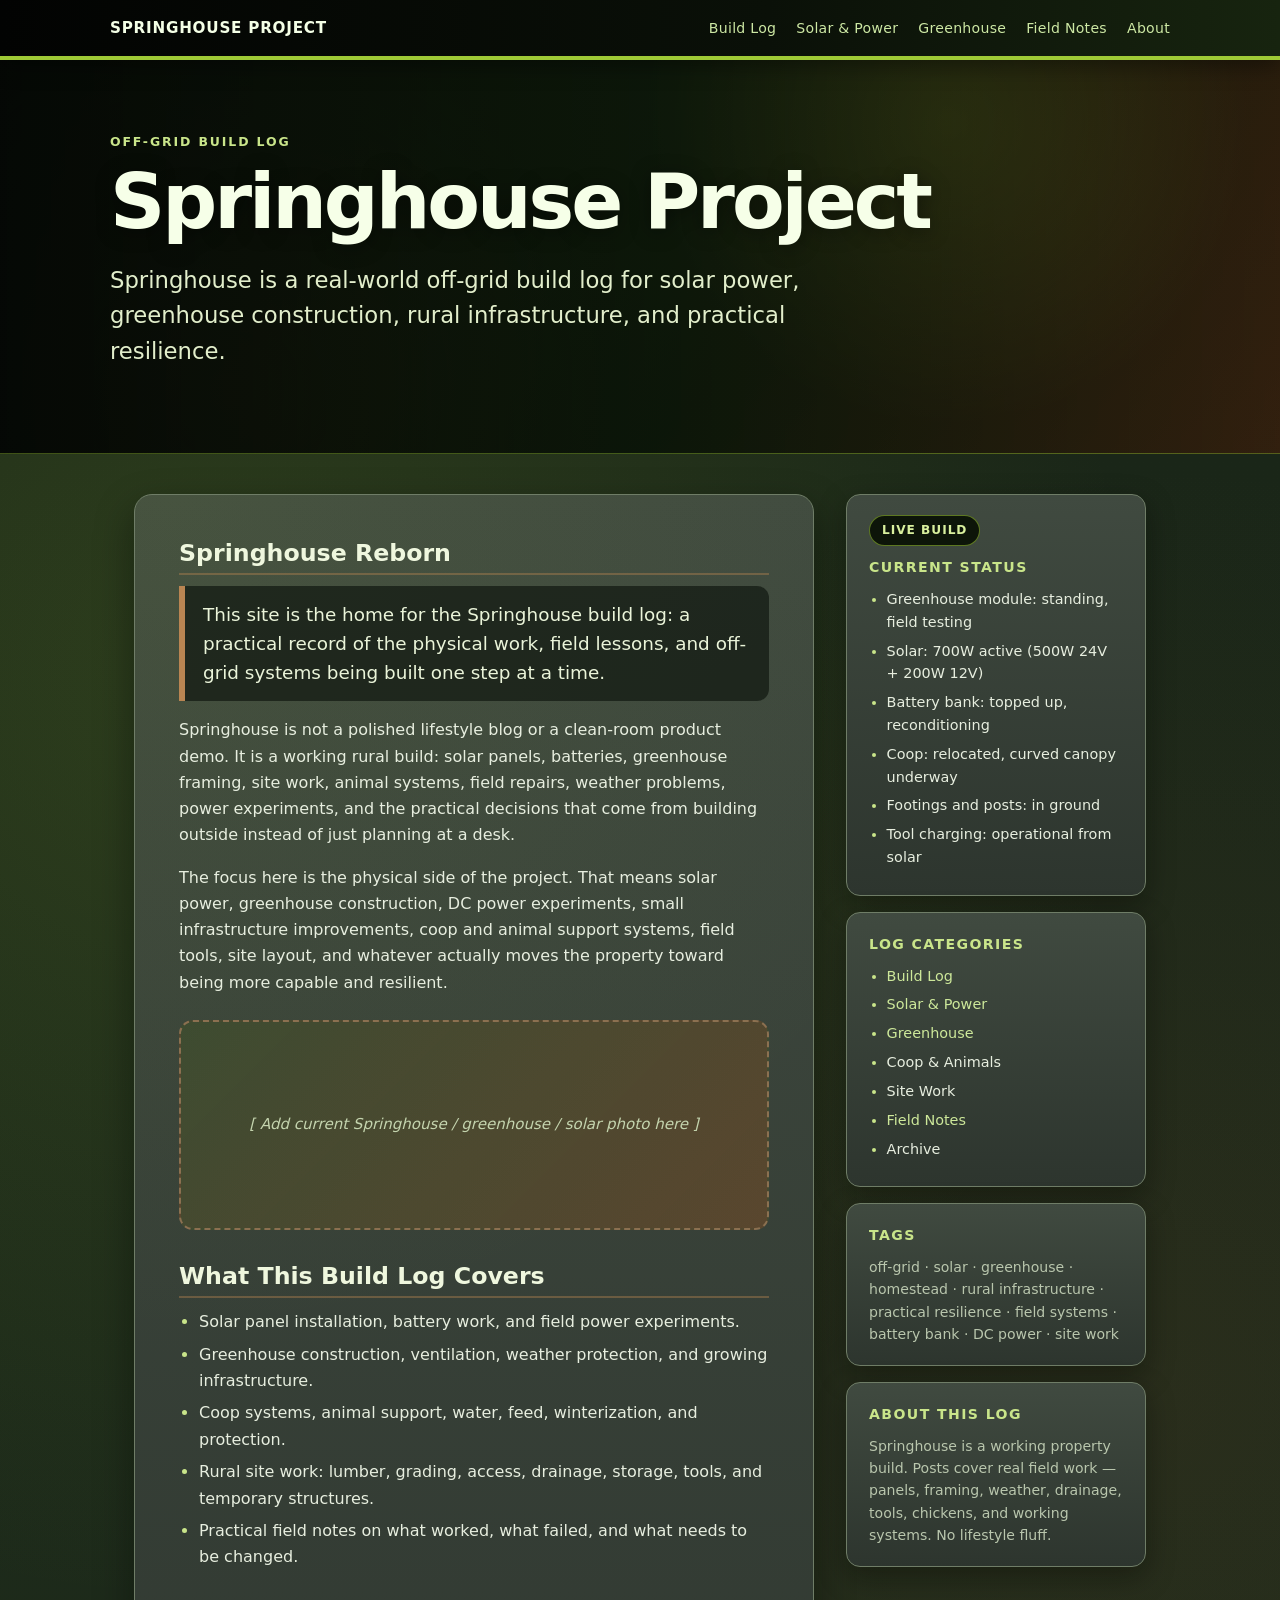
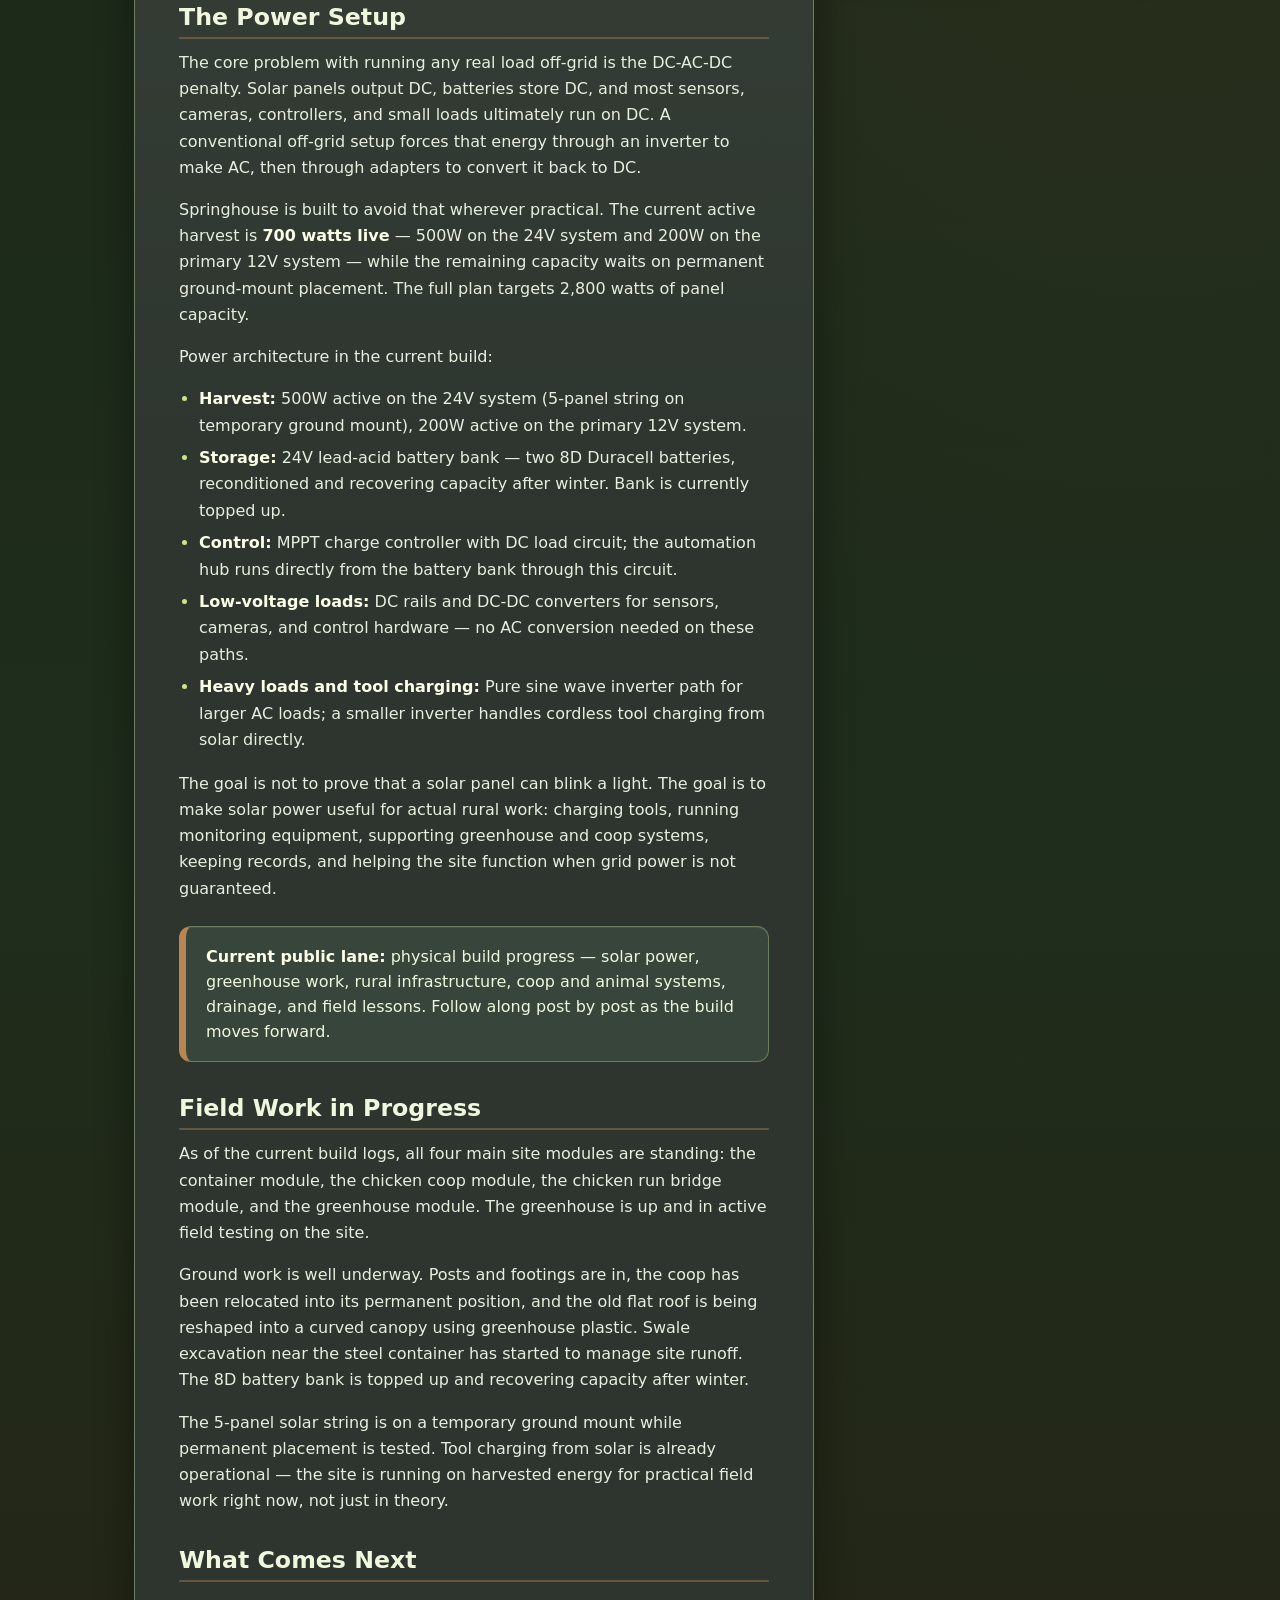
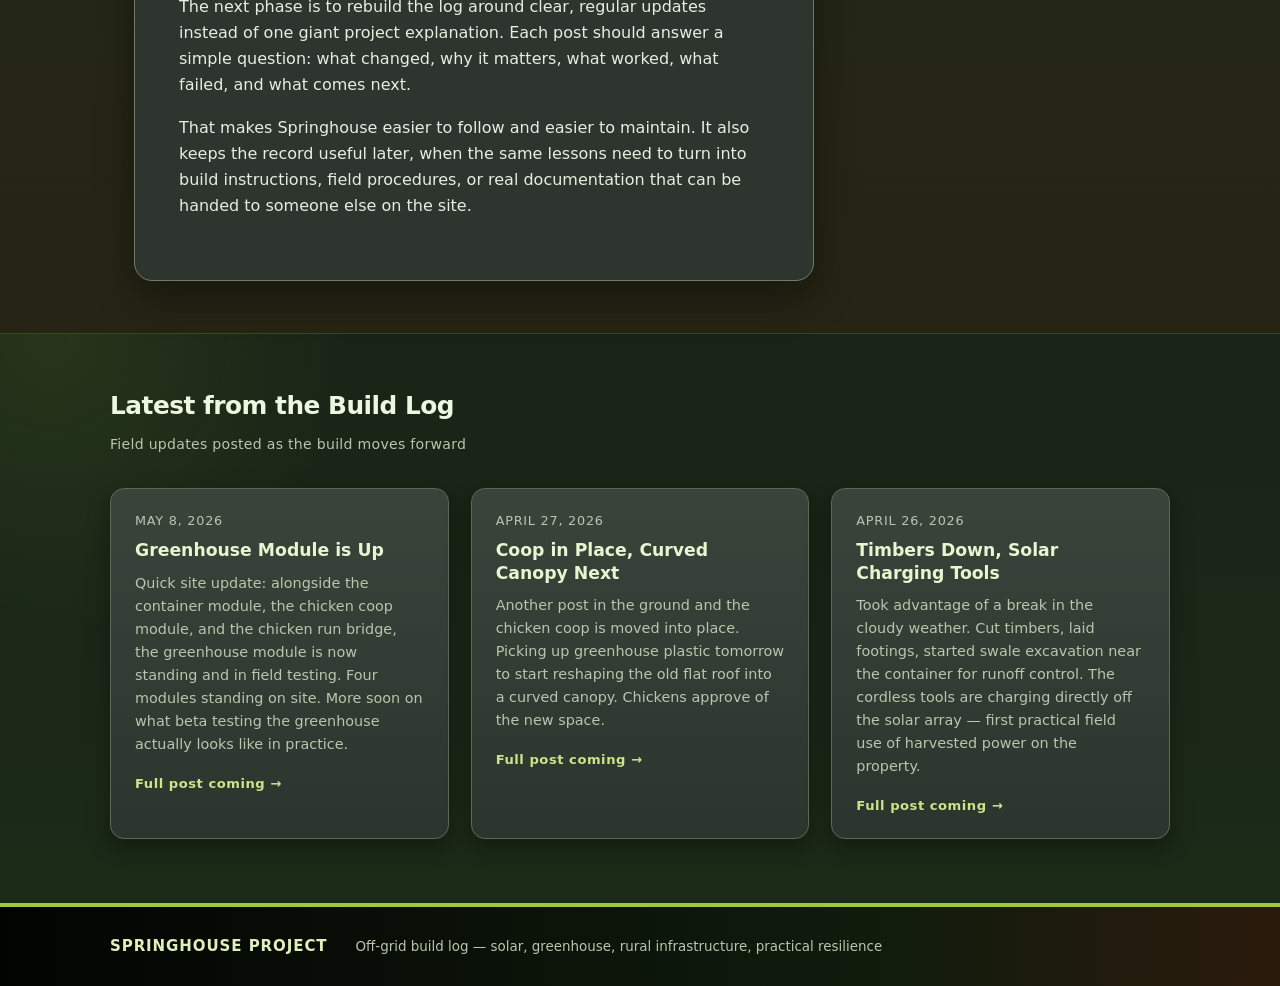
==== index.html @ 047b8c9b "site: publish Springhouse GitHub Pages homepage" ====
<!doctype html>
<html lang="en">
<head>
  <meta charset="utf-8" />
  <meta name="viewport" content="width=device-width, initial-scale=1" />
  <meta name="description" content="Springhouse is a real-world off-grid build log for solar power, greenhouse construction, rural infrastructure, and practical resilience." />
  <title>Springhouse Project — Off-Grid Build Log</title>
  <link rel="stylesheet" href="style.css" />
</head>
<body>

  <!-- ── Top Navigation ── -->
  <header class="sh-topbar">
    <div class="sh-topbar-inner">
      <div class="sh-brand">Springhouse Project</div>
      <nav class="sh-nav" aria-label="Site navigation">
        <a href="#build-log">Build Log</a>
        <a href="#solar">Solar &amp; Power</a>
        <a href="#greenhouse">Greenhouse</a>
        <a href="#field-notes">Field Notes</a>
        <a href="#about">About</a>
      </nav>
    </div>
  </header>

  <!-- ── Hero ── -->
  <section class="sh-hero">
    <div class="sh-hero-inner">
      <div class="sh-eyebrow">Off-grid build log</div>
      <h1 class="sh-hero-title">Springhouse Project</h1>
      <p class="sh-tagline">Springhouse is a real-world off-grid build log for solar power, greenhouse construction, rural infrastructure, and practical resilience.</p>
    </div>
  </section>

  <!-- ── Content Wrap ── -->
  <div class="sh-wrap">

    <!-- ── Two-Column Layout ── -->
    <div class="sh-layout">

      <!-- PRIMARY ARTICLE -->
      <main class="sh-main" id="about">
        <article class="sh-panel">

          <h2>Springhouse Reborn</h2>
          <p class="sh-lede">This site is the home for the Springhouse build log: a practical record of the physical work, field lessons, and off-grid systems being built one step at a time.</p>

          <p>Springhouse is not a polished lifestyle blog or a clean-room product demo. It is a working rural build: solar panels, batteries, greenhouse framing, site work, animal systems, field repairs, weather problems, power experiments, and the practical decisions that come from building outside instead of just planning at a desk.</p>

          <p>The focus here is the physical side of the project. That means solar power, greenhouse construction, DC power experiments, small infrastructure improvements, coop and animal support systems, field tools, site layout, and whatever actually moves the property toward being more capable and resilient.</p>

          <!-- Replace with your actual site photo -->
          <div class="sh-photo-placeholder" aria-label="Site photo placeholder">
            [ Add current Springhouse / greenhouse / solar photo here ]
          </div>

          <h2 id="solar">What This Build Log Covers</h2>
          <ul>
            <li>Solar panel installation, battery work, and field power experiments.</li>
            <li>Greenhouse construction, ventilation, weather protection, and growing infrastructure.</li>
            <li>Coop systems, animal support, water, feed, winterization, and protection.</li>
            <li>Rural site work: lumber, grading, access, drainage, storage, tools, and temporary structures.</li>
            <li>Practical field notes on what worked, what failed, and what needs to be changed.</li>
          </ul>

          <h2>The Power Setup</h2>
          <p>The core problem with running any real load off-grid is the DC-AC-DC penalty. Solar panels output DC, batteries store DC, and most sensors, cameras, controllers, and small loads ultimately run on DC. A conventional off-grid setup forces that energy through an inverter to make AC, then through adapters to convert it back to DC.</p>

          <p>Springhouse is built to avoid that wherever practical. The current active harvest is <strong>700 watts live</strong> — 500W on the 24V system and 200W on the primary 12V system — while the remaining capacity waits on permanent ground-mount placement. The full plan targets 2,800 watts of panel capacity.</p>

          <p>Power architecture in the current build:</p>
          <ul>
            <li><strong>Harvest:</strong> 500W active on the 24V system (5-panel string on temporary ground mount), 200W active on the primary 12V system.</li>
            <li><strong>Storage:</strong> 24V lead-acid battery bank — two 8D Duracell batteries, reconditioned and recovering capacity after winter. Bank is currently topped up.</li>
            <li><strong>Control:</strong> MPPT charge controller with DC load circuit; the automation hub runs directly from the battery bank through this circuit.</li>
            <li><strong>Low-voltage loads:</strong> DC rails and DC-DC converters for sensors, cameras, and control hardware — no AC conversion needed on these paths.</li>
            <li><strong>Heavy loads and tool charging:</strong> Pure sine wave inverter path for larger AC loads; a smaller inverter handles cordless tool charging from solar directly.</li>
          </ul>

          <p>The goal is not to prove that a solar panel can blink a light. The goal is to make solar power useful for actual rural work: charging tools, running monitoring equipment, supporting greenhouse and coop systems, keeping records, and helping the site function when grid power is not guaranteed.</p>

          <div class="sh-callout">
            <strong>Current public lane:</strong> physical build progress — solar power, greenhouse work, rural infrastructure, coop and animal systems, drainage, and field lessons. Follow along post by post as the build moves forward.
          </div>

          <h2 id="greenhouse">Field Work in Progress</h2>
          <p>As of the current build logs, all four main site modules are standing: the container module, the chicken coop module, the chicken run bridge module, and the greenhouse module. The greenhouse is up and in active field testing on the site.</p>

          <p>Ground work is well underway. Posts and footings are in, the coop has been relocated into its permanent position, and the old flat roof is being reshaped into a curved canopy using greenhouse plastic. Swale excavation near the steel container has started to manage site runoff. The 8D battery bank is topped up and recovering capacity after winter.</p>

          <p>The 5-panel solar string is on a temporary ground mount while permanent placement is tested. Tool charging from solar is already operational — the site is running on harvested energy for practical field work right now, not just in theory.</p>

          <h2>What Comes Next</h2>
          <p>The next phase is to rebuild the log around clear, regular updates instead of one giant project explanation. Each post should answer a simple question: what changed, why it matters, what worked, what failed, and what comes next.</p>

          <p>That makes Springhouse easier to follow and easier to maintain. It also keeps the record useful later, when the same lessons need to turn into build instructions, field procedures, or real documentation that can be handed to someone else on the site.</p>

        </article>
      </main>

      <!-- SIDEBAR -->
      <aside class="sh-sidebar">

        <div class="sh-box">
          <span class="sh-status-pill">Live Build</span>
          <h3 class="sh-box-title">Current Status</h3>
          <ul class="sh-meta-list">
            <li>Greenhouse module: standing, field testing</li>
            <li>Solar: 700W active (500W 24V + 200W 12V)</li>
            <li>Battery bank: topped up, reconditioning</li>
            <li>Coop: relocated, curved canopy underway</li>
            <li>Footings and posts: in ground</li>
            <li>Tool charging: operational from solar</li>
          </ul>
        </div>

        <div class="sh-box">
          <h3 class="sh-box-title">Log Categories</h3>
          <ul class="sh-meta-list sh-cat-list">
            <li><a href="#build-log">Build Log</a></li>
            <li><a href="#solar">Solar &amp; Power</a></li>
            <li><a href="#greenhouse">Greenhouse</a></li>
            <li>Coop &amp; Animals</li>
            <li>Site Work</li>
            <li><a href="#field-notes">Field Notes</a></li>
            <li>Archive</li>
          </ul>
        </div>

        <div class="sh-box">
          <h3 class="sh-box-title">Tags</h3>
          <p class="sh-meta">off-grid · solar · greenhouse · homestead · rural infrastructure · practical resilience · field systems · battery bank · DC power · site work</p>
        </div>

        <div class="sh-box">
          <h3 class="sh-box-title">About This Log</h3>
          <p class="sh-meta">Springhouse is a working property build. Posts cover real field work — panels, framing, weather, drainage, tools, chickens, and working systems. No lifestyle fluff.</p>
        </div>

      </aside>

    </div><!-- /.sh-layout -->

    <!-- ── Field Notes / Build Log Entries ── -->
    <section class="sh-log-section" id="build-log">
      <div class="sh-log-inner">
        <div class="sh-log-header">
          <h2 class="sh-log-heading" id="field-notes">Latest from the Build Log</h2>
          <span class="sh-log-sub">Field updates posted as the build moves forward</span>
        </div>

        <div class="sh-log-entries">

          <!-- Entry 1 -->
          <article class="sh-log-card">
            <div class="sh-log-date">May 8, 2026</div>
            <h3 class="sh-log-title">Greenhouse Module is Up</h3>
            <p class="sh-log-excerpt">Quick site update: alongside the container module, the chicken coop module, and the chicken run bridge, the greenhouse module is now standing and in field testing. Four modules standing on site. More soon on what beta testing the greenhouse actually looks like in practice.</p>
            <span class="sh-log-more">Full post coming →</span>
          </article>

          <!-- Entry 2 -->
          <article class="sh-log-card">
            <div class="sh-log-date">April 27, 2026</div>
            <h3 class="sh-log-title">Coop in Place, Curved Canopy Next</h3>
            <p class="sh-log-excerpt">Another post in the ground and the chicken coop is moved into place. Picking up greenhouse plastic tomorrow to start reshaping the old flat roof into a curved canopy. Chickens approve of the new space.</p>
            <span class="sh-log-more">Full post coming →</span>
          </article>

          <!-- Entry 3 -->
          <article class="sh-log-card">
            <div class="sh-log-date">April 26, 2026</div>
            <h3 class="sh-log-title">Timbers Down, Solar Charging Tools</h3>
            <p class="sh-log-excerpt">Took advantage of a break in the cloudy weather. Cut timbers, laid footings, started swale excavation near the container for runoff control. The cordless tools are charging directly off the solar array — first practical field use of harvested power on the property.</p>
            <span class="sh-log-more">Full post coming →</span>
          </article>

        </div><!-- /.sh-log-entries -->
      </div><!-- /.sh-log-inner -->
    </section>

  </div><!-- /.sh-wrap -->

  <!-- ── Footer ── -->
  <footer class="sh-footer">
    <div class="sh-footer-inner">
      <span class="sh-footer-brand">Springhouse Project</span>
      <span class="sh-footer-tag">Off-grid build log — solar, greenhouse, rural infrastructure, practical resilience</span>
    </div>
  </footer>

</body>
</html>
---- style.css ----
/* ============================================================
   Springhouse Project — style.css
   Standalone static site stylesheet.
   Prefixed .sh- throughout to keep the namespace clean.
   ============================================================ */

/* ── Reset & base ── */
*, *::before, *::after {
  box-sizing: border-box;
}

:root {
  --sh-green-lime:    #9fca36;
  --sh-green-soft:    #c9e58a;
  --sh-earth:         #b98552;
  --sh-earth-dark:    #6f4526;
  --sh-card:          #2d352e;
  --sh-card-mid:      #404a40;
  --sh-panel-text:    #e7eedf;
  --sh-panel-muted:   #b9c6ad;
  --sh-panel-line:    #6f7d67;
  --sh-foam:          #edf7d8;
  --sh-spring:        #dbecc4;
}

html {
  scroll-behavior: smooth;
}

body {
  margin: 0;
  font-family: system-ui, -apple-system, BlinkMacSystemFont, "Segoe UI", sans-serif;
  background: #0f1a0c;
  color: var(--sh-panel-text);
  line-height: 1.58;
  font-size: 1rem;
}

/* ── Top navigation bar ── */
.sh-topbar {
  background: linear-gradient(90deg, #020302, #0a1008 60%, #17240f);
  color: #f8ffe9;
  border-bottom: 4px solid var(--sh-green-lime);
  padding: 16px 28px;
  box-shadow: 0 6px 22px rgba(0, 0, 0, .4);
  position: sticky;
  top: 0;
  z-index: 100;
}

.sh-topbar-inner {
  max-width: 1060px;
  margin: 0 auto;
  display: flex;
  justify-content: space-between;
  align-items: center;
  gap: 24px;
}

.sh-brand {
  font-weight: 800;
  letter-spacing: .05em;
  text-transform: uppercase;
  font-size: .95rem;
  color: #f4ffe6;
  white-space: nowrap;
}

.sh-nav {
  display: flex;
  gap: 20px;
  flex-wrap: wrap;
  font-size: .88rem;
}

.sh-nav a {
  color: #cde8a4;
  text-decoration: none;
  letter-spacing: .02em;
  transition: color .15s;
}

.sh-nav a:hover {
  color: #f0ffcc;
}

/* ── Hero ── */
.sh-hero {
  background:
    linear-gradient(90deg, rgba(4, 7, 4, .96), rgba(12, 23, 9, .78) 52%, rgba(58, 36, 14, .55)),
    radial-gradient(circle at 74% 16%, rgba(159, 202, 54, .32), transparent 30%),
    radial-gradient(circle at 18% 84%, rgba(137, 86, 45, .26), transparent 34%),
    linear-gradient(135deg, #152312, #0b1309 62%, #281a0f);
  color: #fbfff0;
  padding: 72px 28px 84px;
  border-bottom: 1px solid rgba(159, 202, 54, .38);
}

.sh-hero-inner {
  max-width: 1060px;
  margin: 0 auto;
}

.sh-eyebrow {
  color: var(--sh-green-soft);
  font-weight: 700;
  text-transform: uppercase;
  letter-spacing: .15em;
  font-size: .78rem;
  margin-bottom: 14px;
}

.sh-hero-title {
  margin: 0;
  font-size: clamp(2.4rem, 6.5vw, 4.8rem);
  line-height: .95;
  letter-spacing: -.04em;
  color: #f6ffe8;
  text-shadow: 0 3px 20px rgba(0, 0, 0, .42);
}

.sh-tagline {
  font-size: clamp(1.06rem, 2vw, 1.42rem);
  color: #e2eecb;
  max-width: 760px;
  margin: 24px 0 0;
  line-height: 1.56;
}

/* ── Content wrap (earthy mid-tone background) ── */
.sh-wrap {
  background:
    radial-gradient(circle at 16% 6%, rgba(159, 202, 54, .14), transparent 26%),
    radial-gradient(circle at 90% 26%, rgba(111, 69, 38, .16), transparent 32%),
    linear-gradient(180deg, #1a2618 0%, #1f2d1c 55%, #2a1f10 100%);
  padding-bottom: 0;
}

/* ── Two-column grid ── */
.sh-layout {
  display: grid;
  grid-template-columns: minmax(0, 1fr) 300px;
  gap: 32px;
  max-width: 1060px;
  margin: 0 auto;
  padding: 40px 24px 52px;
  align-items: start;
}

@media (max-width: 860px) {
  .sh-layout {
    grid-template-columns: 1fr;
    padding: 28px 16px 40px;
  }
  .sh-topbar-inner {
    flex-direction: column;
    align-items: flex-start;
    gap: 10px;
  }
}

/* ── Main article panel ── */
.sh-panel {
  background:
    radial-gradient(circle at 6% 0%, rgba(159, 202, 54, .07), transparent 28%),
    linear-gradient(180deg, var(--sh-card-mid) 0%, var(--sh-card) 55%);
  color: var(--sh-panel-text);
  border: 1px solid var(--sh-panel-line);
  border-radius: 18px;
  padding: clamp(24px, 4vw, 44px);
  box-shadow: 0 16px 38px rgba(5, 8, 4, .42);
  line-height: 1.64;
}

.sh-panel h2 {
  font-size: 1.48rem;
  margin: 2rem 0 .7rem;
  line-height: 1.22;
  color: #eff7de;
  border-bottom: 2px solid rgba(185, 133, 82, .4);
  padding-bottom: .32rem;
}

.sh-panel h2:first-child {
  margin-top: 0;
}

.sh-panel p {
  margin: .7rem 0 1rem;
}

.sh-panel ul {
  padding-left: 1.25rem;
  margin: .5rem 0 1.1rem;
}

.sh-panel li {
  margin: .4rem 0;
}

.sh-panel li::marker {
  color: var(--sh-green-soft);
}

.sh-panel a {
  color: #d7f08a;
}

.sh-panel strong {
  color: #fbffe8;
}

/* ── Lede paragraph ── */
.sh-lede {
  font-size: 1.15rem;
  color: #eaf4d9;
  border-left: 6px solid var(--sh-earth);
  background: rgba(16, 24, 17, .7);
  border-radius: 0 12px 12px 0;
  padding: 14px 18px;
  margin-bottom: 1.6rem;
  line-height: 1.58;
}

/* ── Callout box ── */
.sh-callout {
  background: #38453a;
  color: #edf6de;
  border: 1px solid #6c7d5f;
  border-left: 7px solid var(--sh-earth);
  border-radius: 12px;
  padding: 17px 20px;
  margin: 1.5rem 0;
  box-shadow: inset 0 1px 0 rgba(255, 255, 255, .07);
  line-height: 1.57;
}

/* ── Photo placeholder ── */
.sh-photo-placeholder {
  min-height: 210px;
  border-radius: 14px;
  border: 2px dashed #8b7050;
  background:
    linear-gradient(135deg, rgba(159, 202, 54, .12), rgba(185, 133, 82, .16)),
    linear-gradient(135deg, #303a30, #473a27);
  display: flex;
  align-items: center;
  justify-content: center;
  text-align: center;
  color: #c4d4ae;
  padding: 24px;
  margin: 1.5rem 0;
  font-style: italic;
  font-size: .94rem;
}

/* ── Sidebar ── */
.sh-sidebar {
  display: grid;
  gap: 16px;
}

.sh-box {
  background: linear-gradient(180deg, var(--sh-card-mid), var(--sh-card));
  color: var(--sh-panel-text);
  border: 1px solid var(--sh-panel-line);
  border-radius: 14px;
  padding: 20px 22px;
  box-shadow: 0 10px 28px rgba(5, 8, 4, .36);
}

.sh-box-title {
  margin: 0 0 .6rem;
  font-size: .88rem;
  text-transform: uppercase;
  letter-spacing: .1em;
  color: var(--sh-green-soft);
}

.sh-meta-list {
  list-style: disc;
  padding-left: 1.1rem;
  margin: .4rem 0 0;
  font-size: .9rem;
}

.sh-meta-list li {
  margin: .38rem 0;
}

.sh-meta-list li::marker {
  color: var(--sh-green-soft);
}

.sh-cat-list a {
  color: #cde89a;
  text-decoration: none;
}

.sh-cat-list a:hover {
  color: #f0ffcc;
}

.sh-meta {
  color: var(--sh-panel-muted);
  font-size: .88rem;
  line-height: 1.58;
  margin: .35rem 0 0;
}

/* ── Status pill ── */
.sh-status-pill {
  display: inline-block;
  padding: 5px 12px;
  background: #0d1509;
  color: #d9f09e;
  border: 1px solid rgba(159, 202, 54, .55);
  border-radius: 999px;
  font-size: .76rem;
  font-weight: 700;
  text-transform: uppercase;
  letter-spacing: .08em;
  margin-bottom: 10px;
}

/* ── Build log section ── */
.sh-log-section {
  background:
    radial-gradient(circle at 4% 0%, rgba(159, 202, 54, .1), transparent 22%),
    linear-gradient(180deg, #192417 0%, #1c2a18 100%);
  border-top: 1px solid rgba(159, 202, 54, .2);
  padding: 52px 24px 64px;
}

.sh-log-inner {
  max-width: 1060px;
  margin: 0 auto;
}

.sh-log-header {
  margin-bottom: 32px;
}

.sh-log-heading {
  margin: 0 0 6px;
  font-size: 1.55rem;
  color: #edf6de;
  letter-spacing: -.02em;
}

.sh-log-sub {
  color: var(--sh-panel-muted);
  font-size: .88rem;
  letter-spacing: .02em;
}

.sh-log-entries {
  display: grid;
  grid-template-columns: repeat(auto-fill, minmax(280px, 1fr));
  gap: 22px;
}

/* ── Log entry card ── */
.sh-log-card {
  background: linear-gradient(180deg, #3a443b, #2c352d);
  border: 1px solid #5a6a53;
  border-radius: 14px;
  padding: 22px 24px 20px;
  box-shadow: 0 8px 22px rgba(4, 7, 4, .38);
  transition: border-color .18s, box-shadow .18s;
}

.sh-log-card:hover {
  border-color: rgba(159, 202, 54, .5);
  box-shadow: 0 10px 28px rgba(4, 7, 4, .5);
}

.sh-log-date {
  color: var(--sh-panel-muted);
  font-size: .8rem;
  letter-spacing: .06em;
  text-transform: uppercase;
  margin-bottom: 8px;
}

.sh-log-title {
  margin: 0 0 10px;
  font-size: 1.08rem;
  color: #e8f5d0;
  line-height: 1.3;
}

.sh-log-excerpt {
  color: var(--sh-panel-muted);
  font-size: .9rem;
  line-height: 1.6;
  margin: 0 0 14px;
}

.sh-log-more {
  display: inline-block;
  color: var(--sh-green-soft);
  font-size: .82rem;
  font-weight: 600;
  letter-spacing: .04em;
}

@media (max-width: 600px) {
  .sh-log-entries {
    grid-template-columns: 1fr;
  }
  .sh-log-section {
    padding: 36px 16px 48px;
  }
}

/* ── Footer ── */
.sh-footer {
  background: linear-gradient(90deg, #020402, #111c0d 70%, #2b1a0c);
  border-top: 4px solid var(--sh-green-lime);
  padding: 28px 28px;
}

.sh-footer-inner {
  max-width: 1060px;
  margin: 0 auto;
  display: flex;
  flex-wrap: wrap;
  gap: 10px 28px;
  align-items: baseline;
}

.sh-footer-brand {
  color: #dff0bb;
  font-weight: 700;
  font-size: .94rem;
  text-transform: uppercase;
  letter-spacing: .06em;
}

.sh-footer-tag {
  color: var(--sh-panel-muted);
  font-size: .84rem;
}
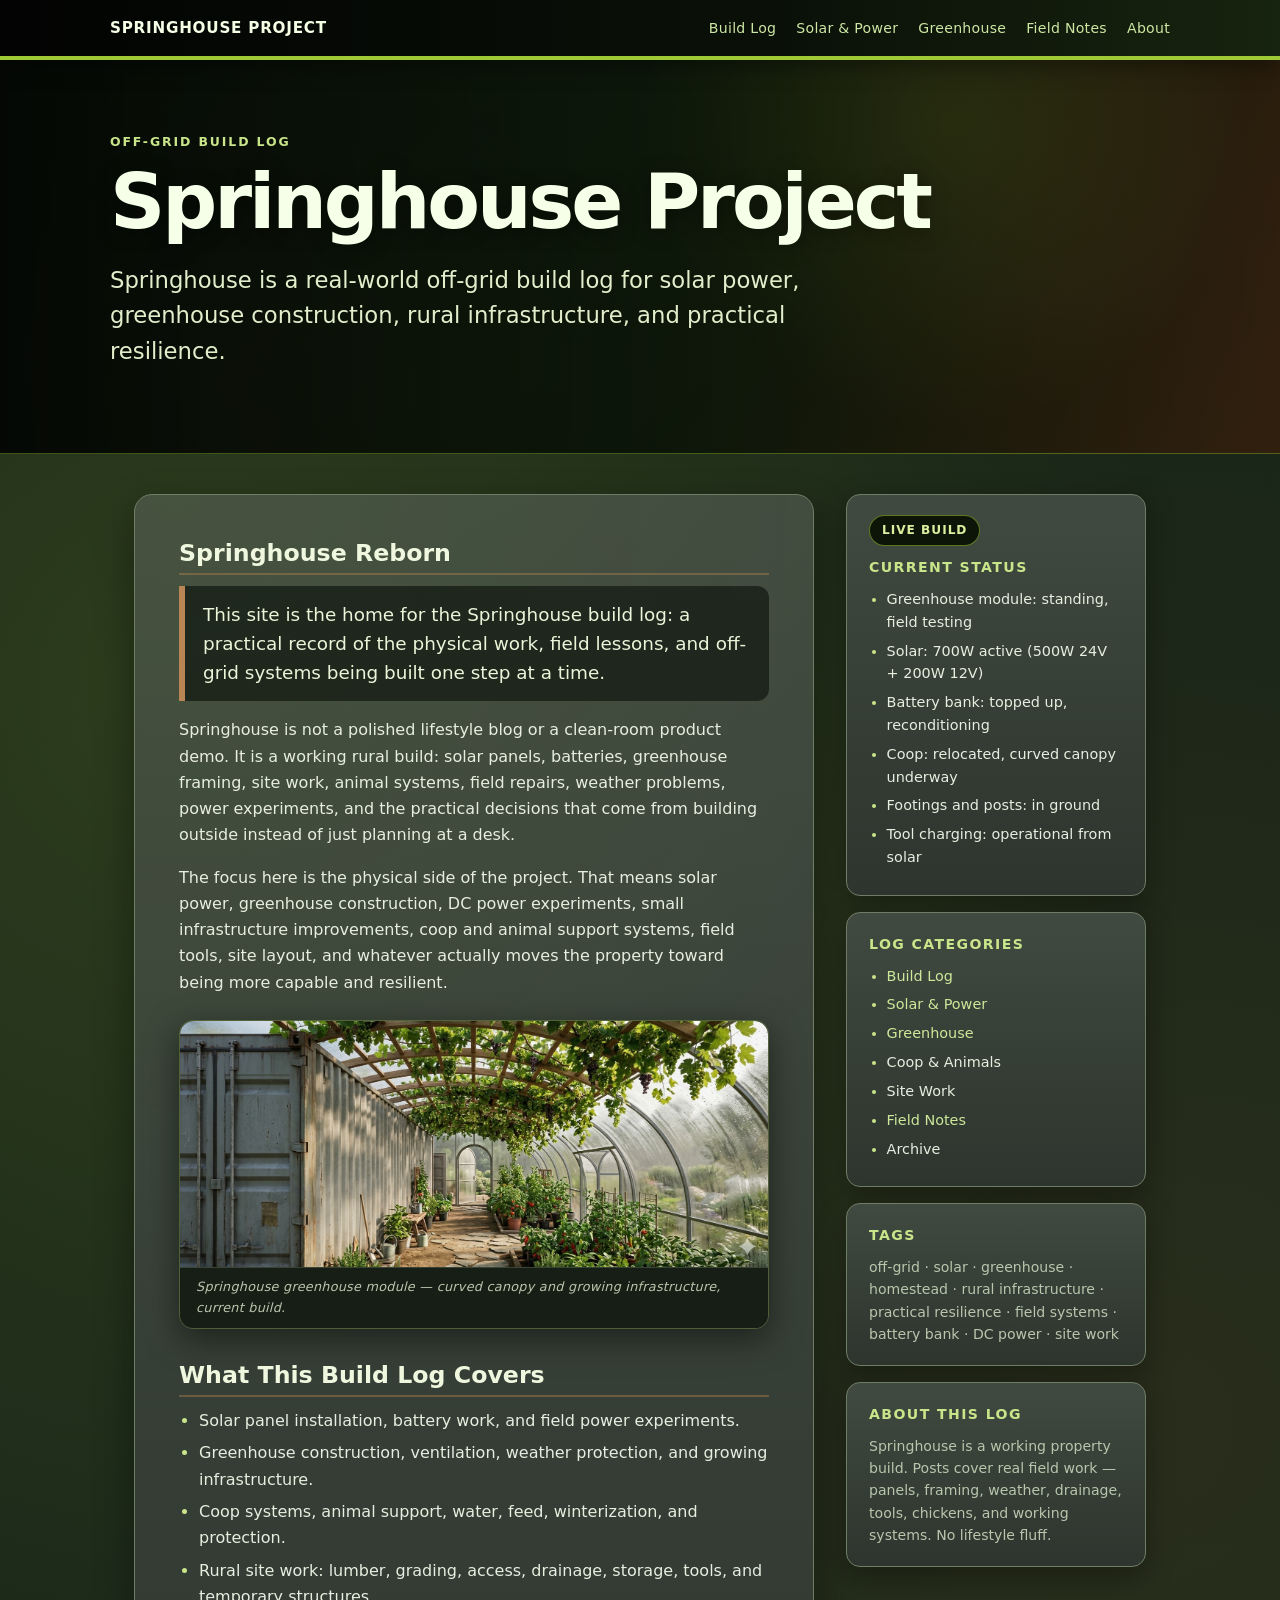
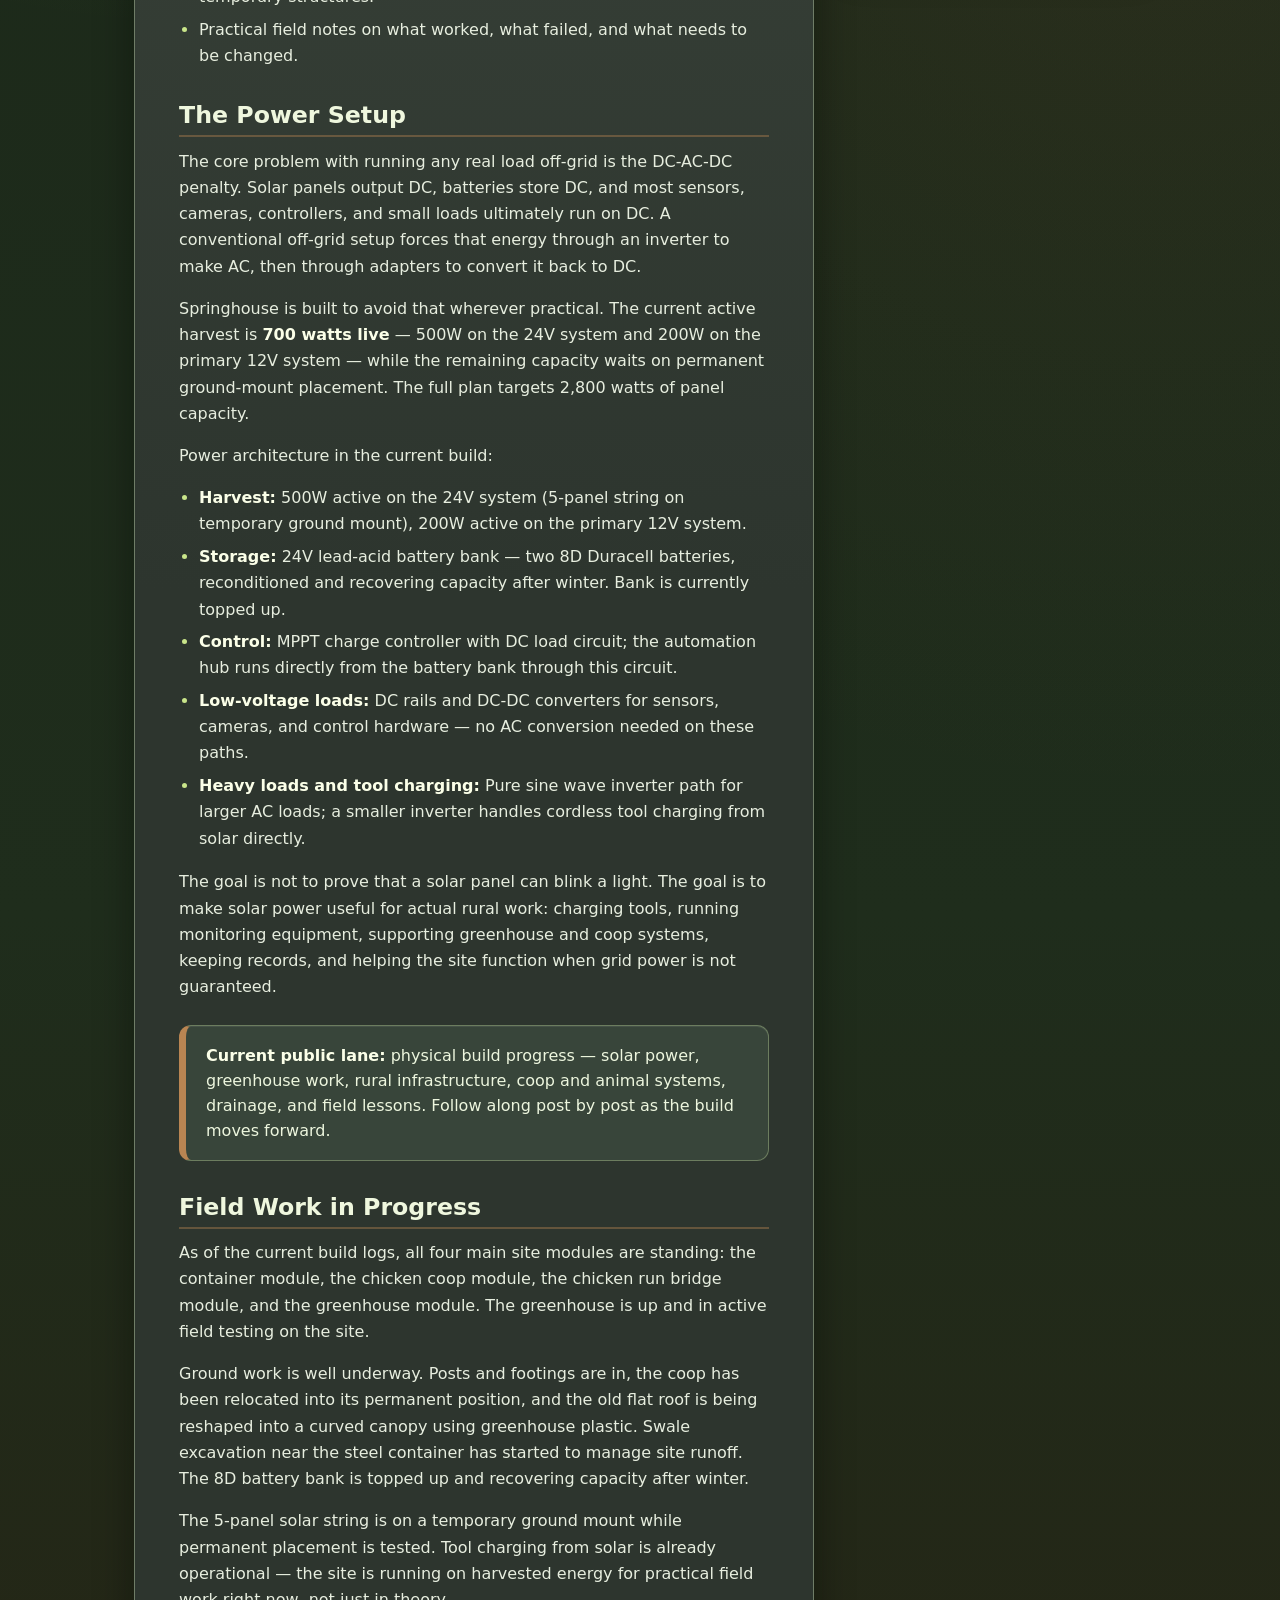
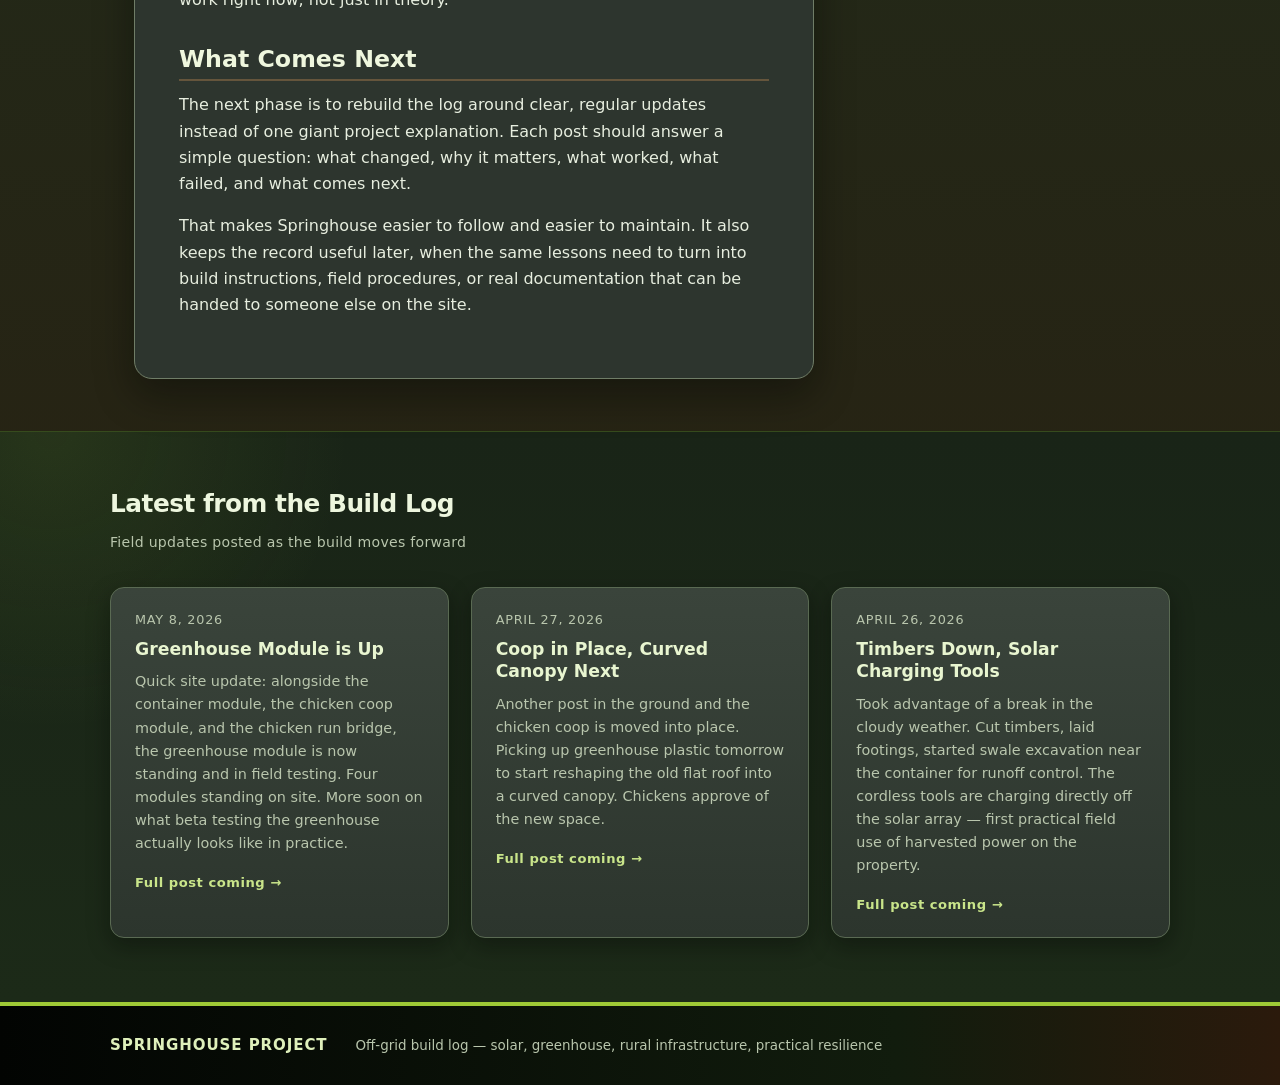
==== commit b4a0662c: "Add greenhouse hero image; replace placeholder" ====
--- a/index.html
+++ b/index.html
@@ -49,10 +49,16 @@
 
           <p>The focus here is the physical side of the project. That means solar power, greenhouse construction, DC power experiments, small infrastructure improvements, coop and animal support systems, field tools, site layout, and whatever actually moves the property toward being more capable and resilient.</p>
 
-          <!-- Replace with your actual site photo -->
-          <div class="sh-photo-placeholder" aria-label="Site photo placeholder">
-            [ Add current Springhouse / greenhouse / solar photo here ]
-          </div>
+          <figure class="sh-hero-image">
+            <img
+              src="assets/images/springhouse-hero-greenhouse.png"
+              alt="Springhouse greenhouse and growing space with curved canopy, grape arbor, and field build infrastructure."
+              width="1060"
+              height="640"
+              loading="lazy"
+            />
+            <figcaption>Springhouse greenhouse module — curved canopy and growing infrastructure, current build.</figcaption>
+          </figure>
 
           <h2 id="solar">What This Build Log Covers</h2>
           <ul>
--- a/style.css
+++ b/style.css
@@ -235,7 +235,33 @@
   line-height: 1.57;
 }
 
-/* ── Photo placeholder ── */
+/* ── Hero image (replaces placeholder) ── */
+.sh-hero-image {
+  margin: 1.5rem 0;
+  border-radius: 14px;
+  overflow: hidden;
+  border: 1px solid rgba(159, 202, 54, .22);
+  box-shadow: 0 10px 32px rgba(4, 7, 4, .52);
+}
+
+.sh-hero-image img {
+  display: block;
+  width: 100%;
+  height: auto;
+  border-radius: 14px 14px 0 0;
+}
+
+.sh-hero-image figcaption {
+  background: rgba(18, 26, 16, .88);
+  color: var(--sh-panel-muted);
+  font-size: .8rem;
+  font-style: italic;
+  padding: 9px 16px;
+  border-top: 1px solid rgba(111, 125, 103, .4);
+  letter-spacing: .02em;
+}
+
+/* ── Photo placeholder (kept for future use) ── */
 .sh-photo-placeholder {
   min-height: 210px;
   border-radius: 14px;
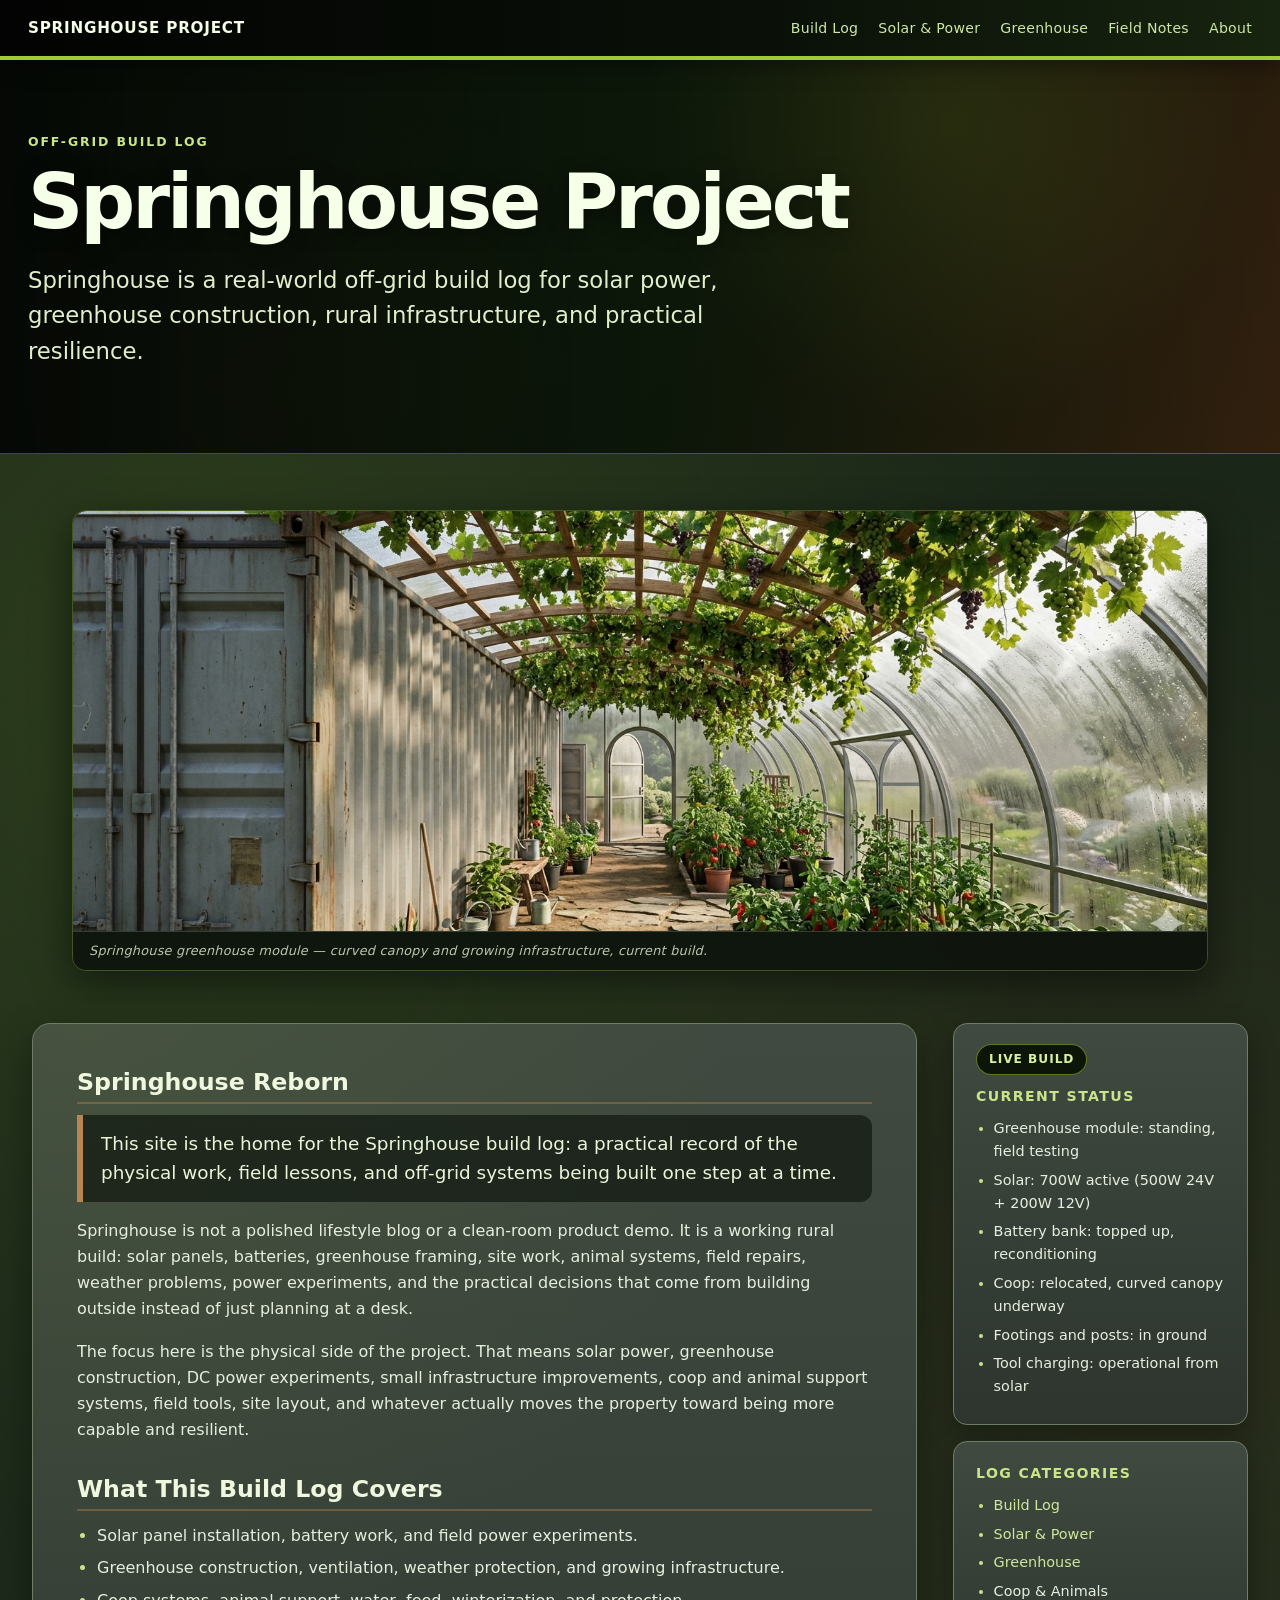
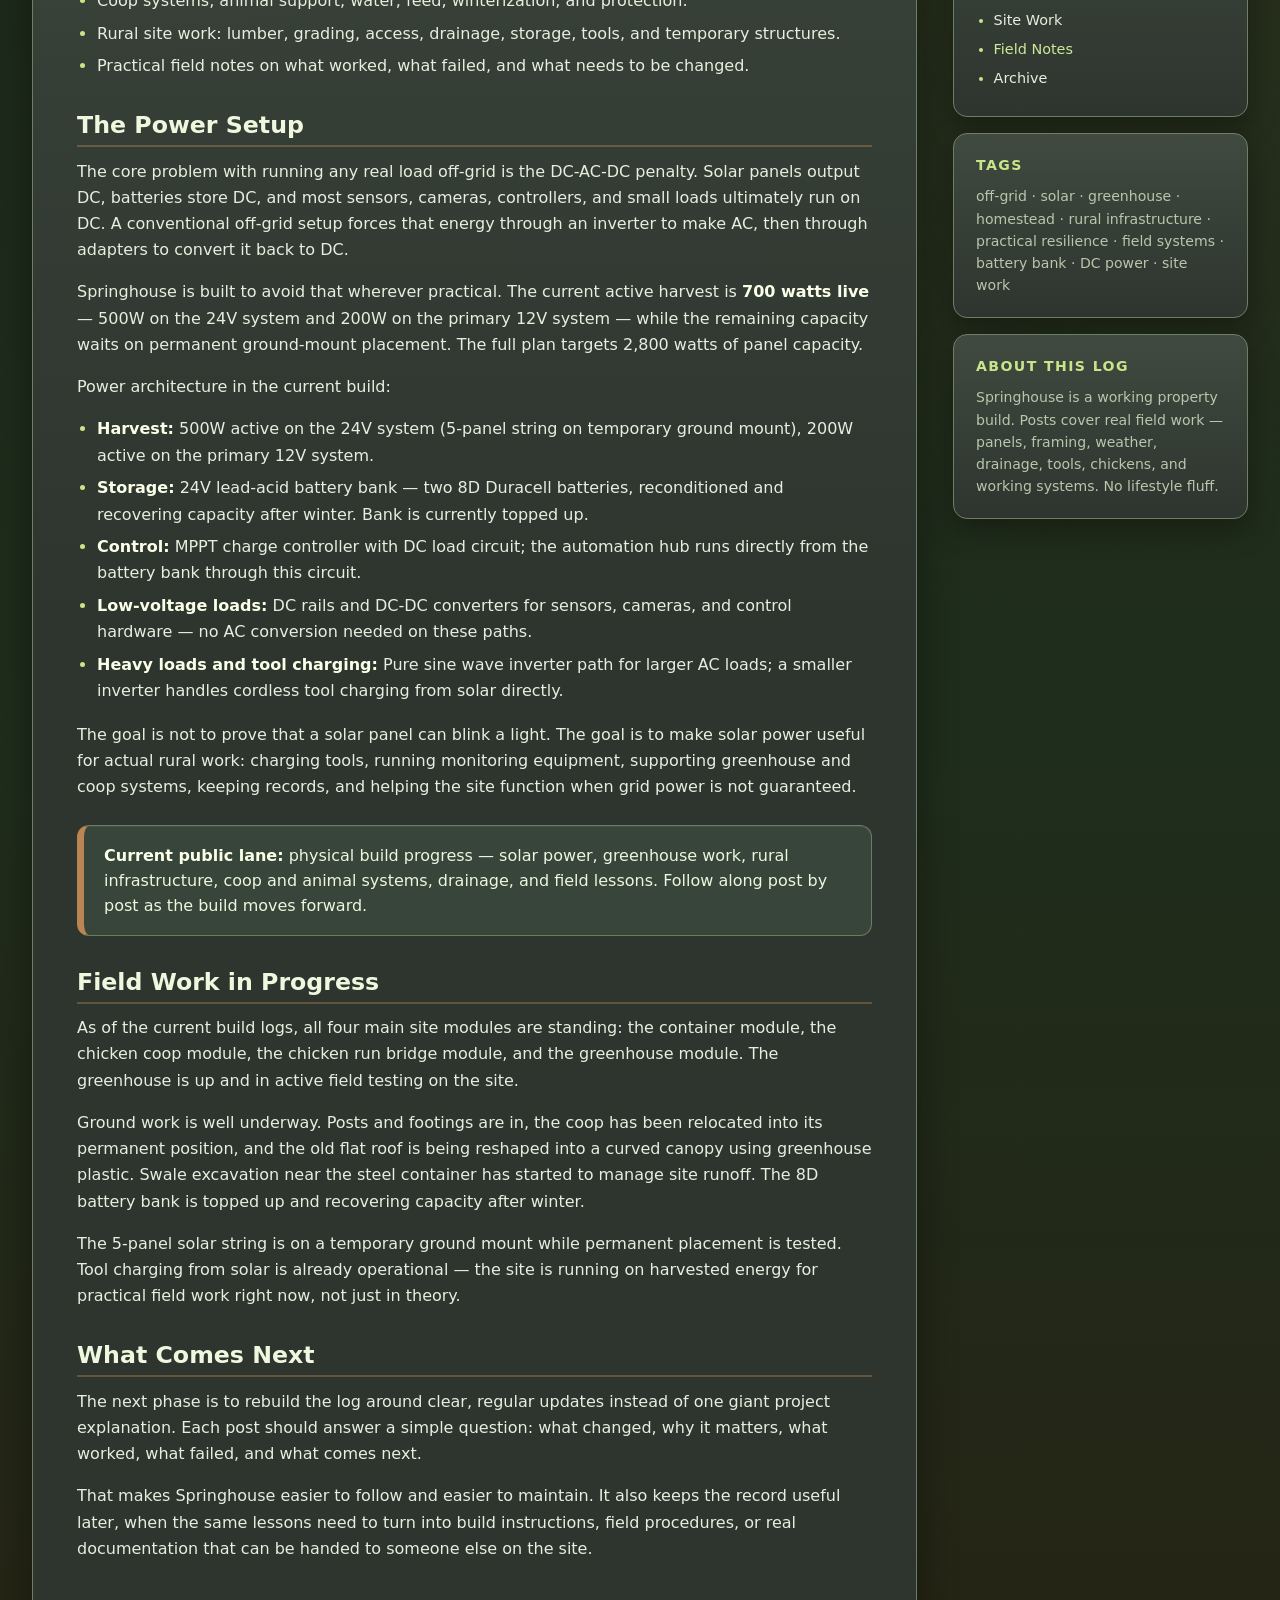
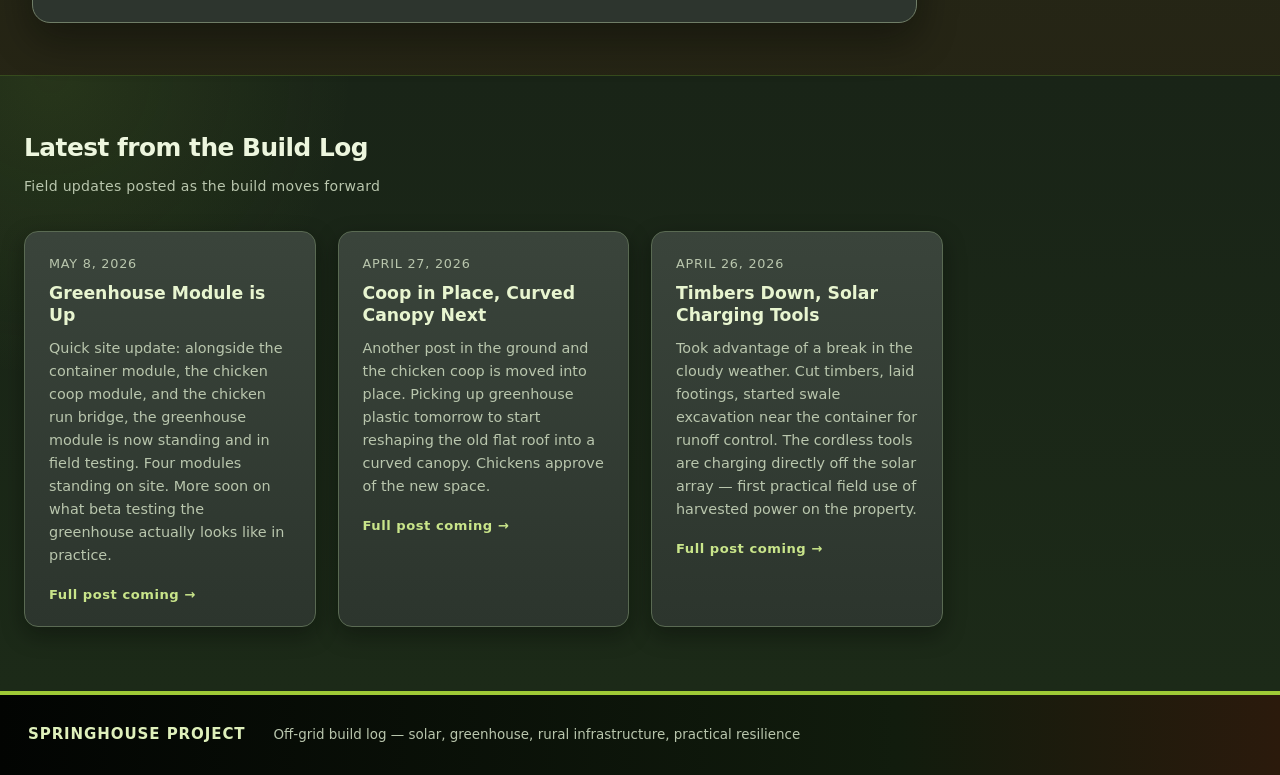
==== commit a47178f1: "Fix hero image and sidebar layout" ====
--- a/index.html
+++ b/index.html
@@ -35,6 +35,20 @@
   <!-- ── Content Wrap ── -->
   <div class="sh-wrap">
 
+    <!-- ── Feature image — full-width above content grid ── -->
+    <div class="sh-feature-wrap">
+      <figure class="sh-hero-image">
+        <img
+          src="assets/images/springhouse-hero-greenhouse.png"
+          alt="Springhouse greenhouse and growing space with curved canopy, grape arbor, and field build infrastructure."
+          width="1060"
+          height="640"
+          loading="lazy"
+        />
+        <figcaption>Springhouse greenhouse module — curved canopy and growing infrastructure, current build.</figcaption>
+      </figure>
+    </div>
+
     <!-- ── Two-Column Layout ── -->
     <div class="sh-layout">
 
@@ -48,17 +62,6 @@
           <p>Springhouse is not a polished lifestyle blog or a clean-room product demo. It is a working rural build: solar panels, batteries, greenhouse framing, site work, animal systems, field repairs, weather problems, power experiments, and the practical decisions that come from building outside instead of just planning at a desk.</p>
 
           <p>The focus here is the physical side of the project. That means solar power, greenhouse construction, DC power experiments, small infrastructure improvements, coop and animal support systems, field tools, site layout, and whatever actually moves the property toward being more capable and resilient.</p>
-
-          <figure class="sh-hero-image">
-            <img
-              src="assets/images/springhouse-hero-greenhouse.png"
-              alt="Springhouse greenhouse and growing space with curved canopy, grape arbor, and field build infrastructure."
-              width="1060"
-              height="640"
-              loading="lazy"
-            />
-            <figcaption>Springhouse greenhouse module — curved canopy and growing infrastructure, current build.</figcaption>
-          </figure>
 
           <h2 id="solar">What This Build Log Covers</h2>
           <ul>
--- a/style.css
+++ b/style.css
@@ -49,7 +49,7 @@
 }
 
 .sh-topbar-inner {
-  max-width: 1060px;
+  max-width: 1360px;
   margin: 0 auto;
   display: flex;
   justify-content: space-between;
@@ -97,7 +97,7 @@
 }
 
 .sh-hero-inner {
-  max-width: 1060px;
+  max-width: 1360px;
   margin: 0 auto;
 }
 
@@ -139,18 +139,21 @@
 /* ── Two-column grid ── */
 .sh-layout {
   display: grid;
-  grid-template-columns: minmax(0, 1fr) 300px;
-  gap: 32px;
-  max-width: 1060px;
-  margin: 0 auto;
-  padding: 40px 24px 52px;
+  grid-template-columns: minmax(0, 2.4fr) minmax(260px, 0.8fr);
+  gap: 36px;
+  max-width: 1360px;
+  margin: 0 auto;
+  padding: 36px 32px 52px;
   align-items: start;
 }
 
-@media (max-width: 860px) {
+@media (max-width: 960px) {
   .sh-layout {
     grid-template-columns: 1fr;
-    padding: 28px 16px 40px;
+    padding: 28px 20px 40px;
+  }
+  .sh-feature-wrap {
+    padding: 28px 20px 0;
   }
   .sh-topbar-inner {
     flex-direction: column;
@@ -235,24 +238,38 @@
   line-height: 1.57;
 }
 
-/* ── Hero image (replaces placeholder) ── */
+/* ── Feature image wrapper (sits above the two-column grid) ── */
+.sh-feature-wrap {
+  max-width: 1360px;
+  margin: 0 auto;
+  padding: 40px 32px 0;
+}
+
 .sh-hero-image {
-  margin: 1.5rem 0;
   border-radius: 14px;
   overflow: hidden;
   border: 1px solid rgba(159, 202, 54, .22);
-  box-shadow: 0 10px 32px rgba(4, 7, 4, .52);
+  box-shadow: 0 12px 38px rgba(4, 7, 4, .56);
 }
 
 .sh-hero-image img {
   display: block;
   width: 100%;
   height: auto;
+  max-height: 420px;
+  object-fit: cover;
+  object-position: center 40%;
   border-radius: 14px 14px 0 0;
 }
 
+@media (min-width: 1500px) {
+  .sh-hero-image img {
+    max-height: 500px;
+  }
+}
+
 .sh-hero-image figcaption {
-  background: rgba(18, 26, 16, .88);
+  background: rgba(14, 20, 13, .92);
   color: var(--sh-panel-muted);
   font-size: .8rem;
   font-style: italic;
@@ -359,7 +376,7 @@
 }
 
 .sh-log-inner {
-  max-width: 1060px;
+  max-width: 1360px;
   margin: 0 auto;
 }
 
@@ -438,6 +455,12 @@
   .sh-log-section {
     padding: 36px 16px 48px;
   }
+  .sh-feature-wrap {
+    padding: 20px 14px 0;
+  }
+  .sh-hero-image img {
+    max-height: 240px;
+  }
 }
 
 /* ── Footer ── */
@@ -448,7 +471,7 @@
 }
 
 .sh-footer-inner {
-  max-width: 1060px;
+  max-width: 1360px;
   margin: 0 auto;
   display: flex;
   flex-wrap: wrap;
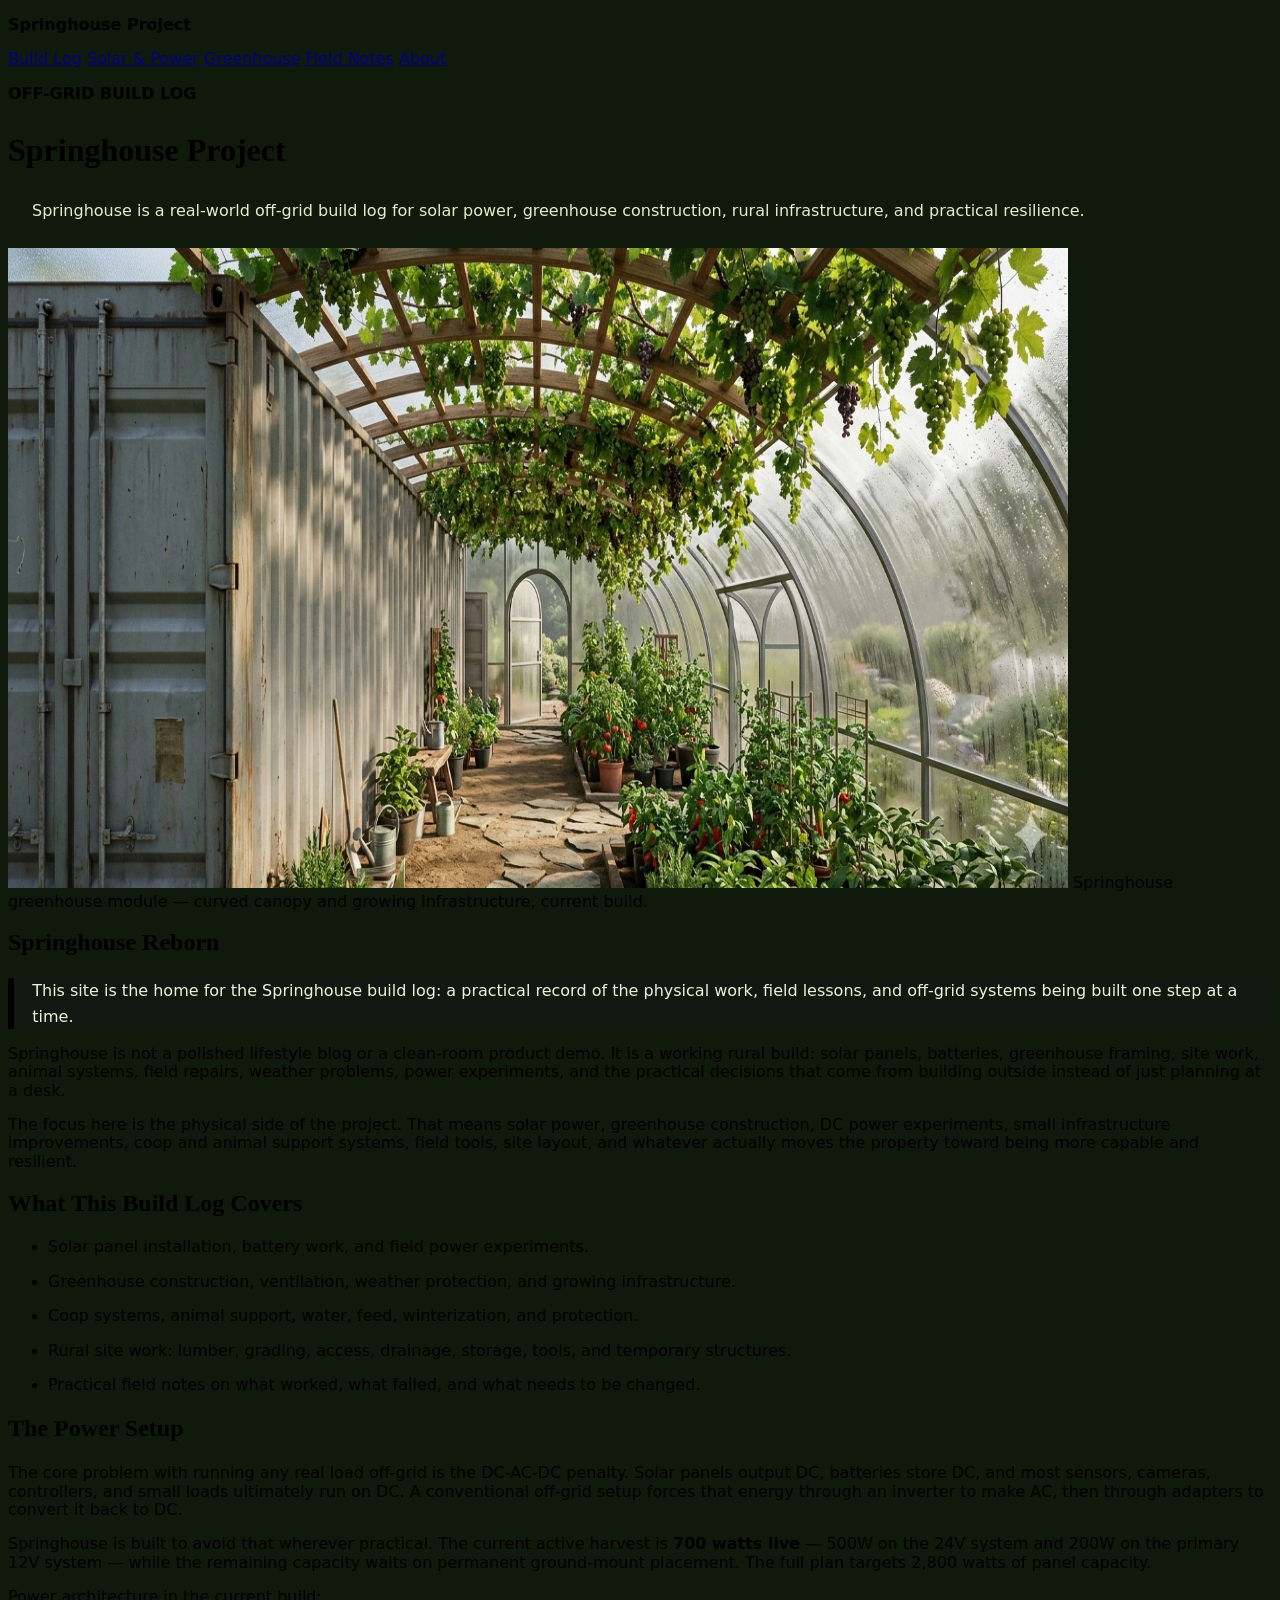
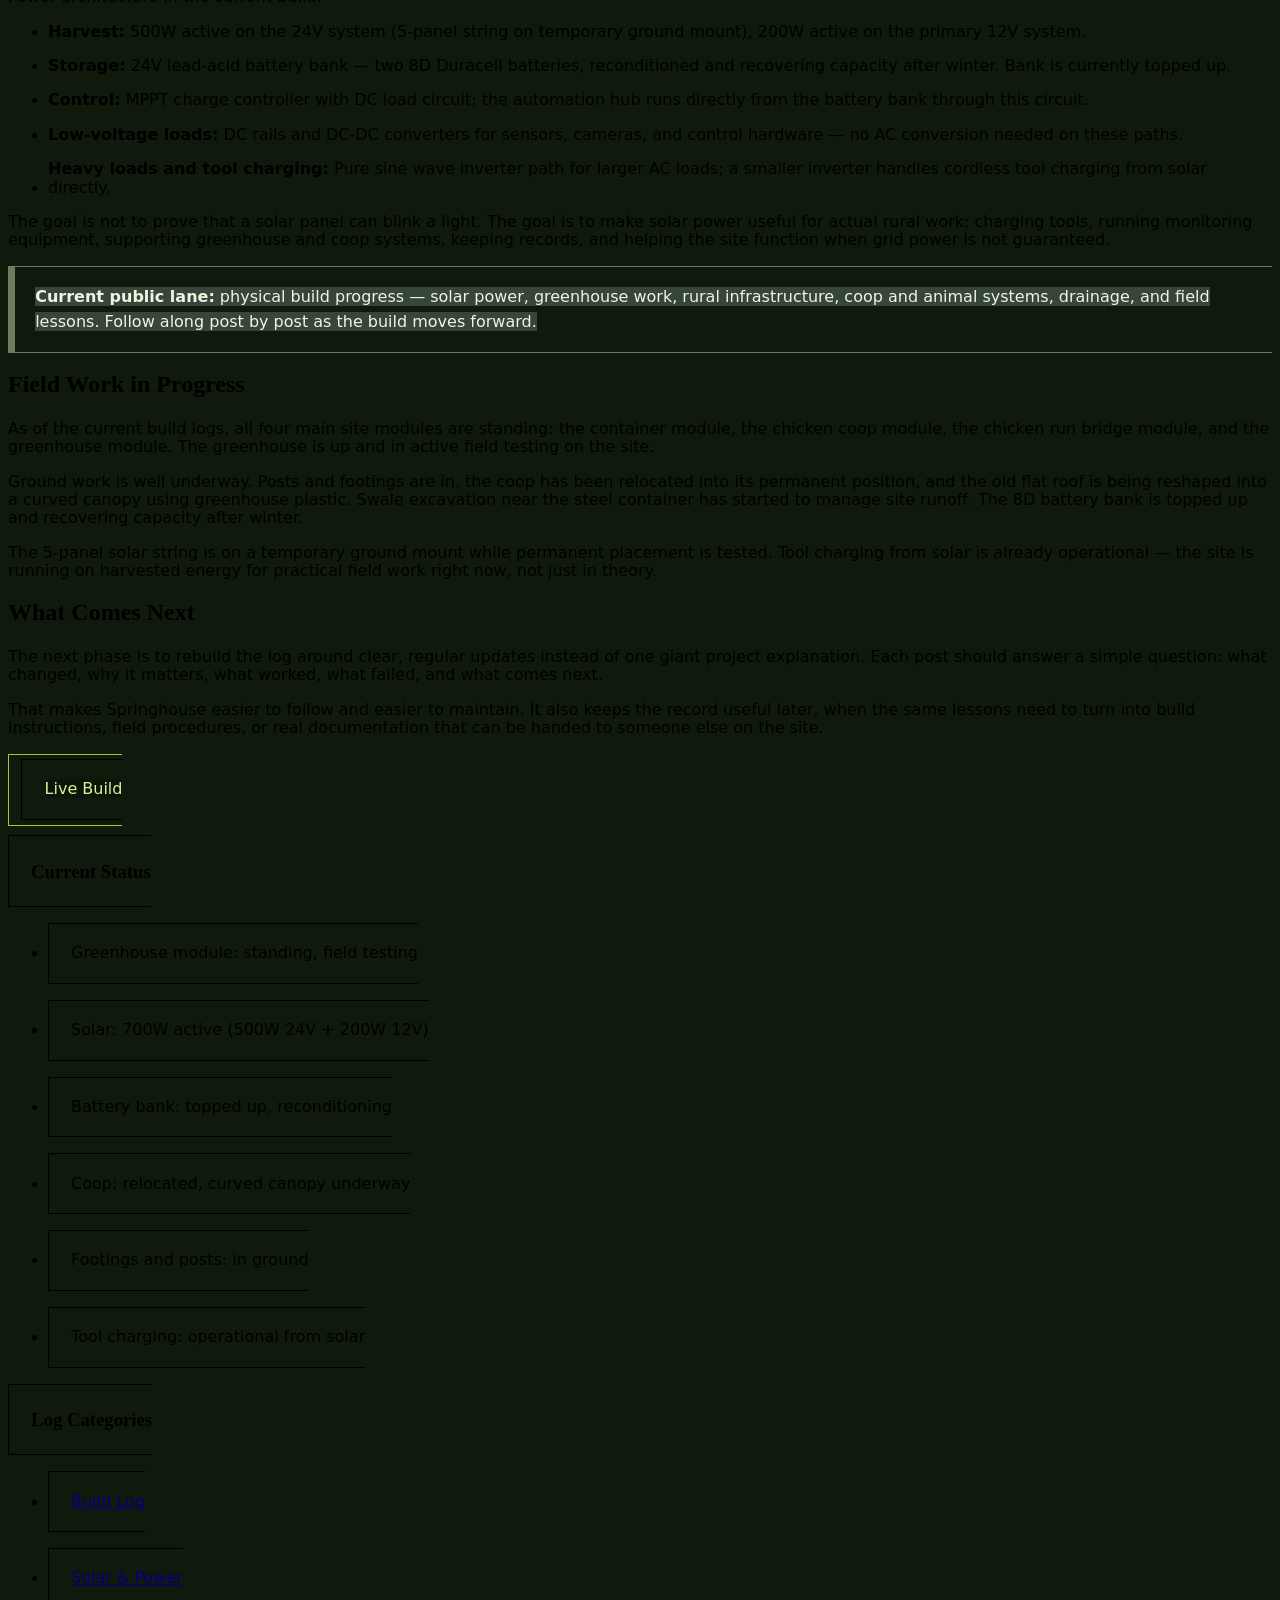
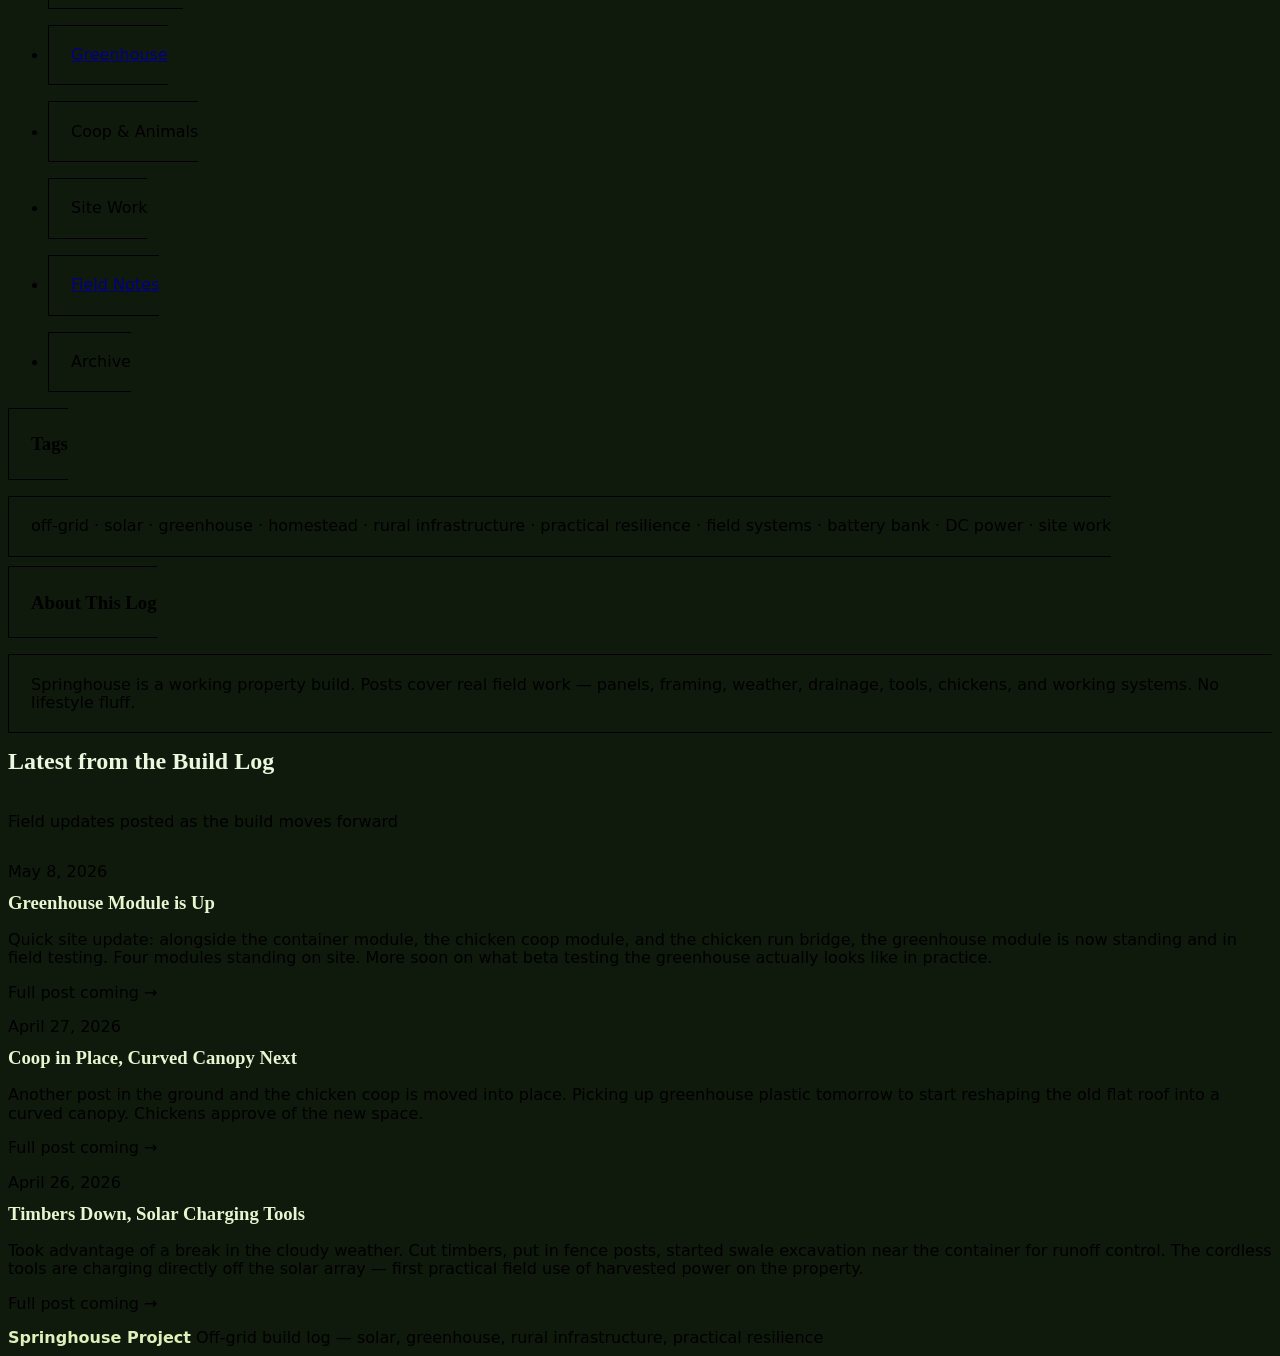
==== commit 13bed053: "Revise public build log wording" ====
--- a/index.html
+++ b/index.html
@@ -1,202 +1,272 @@
-<!doctype html>
-<html lang="en">
+<!DOCTYPE html>
+<html>
 <head>
-  <meta charset="utf-8" />
-  <meta name="viewport" content="width=device-width, initial-scale=1" />
-  <meta name="description" content="Springhouse is a real-world off-grid build log for solar power, greenhouse construction, rural infrastructure, and practical resilience." />
-  <title>Springhouse Project — Off-Grid Build Log</title>
-  <link rel="stylesheet" href="style.css" />
+	<meta http-equiv="content-type" content="text/html; charset=utf-8"/>
+	<title>Springhouse Project — Off-Grid Build Log</title>
+	<meta name="generator" content="LibreOffice 25.2.3.2 (Linux)"/>
+	<meta name="created" content="00:00:00"/>
+	<meta name="changed" content="2026-05-10T10:25:25.834861746"/>
+	<meta name="description" content="Springhouse is a real-world off-grid build log for solar power, greenhouse construction, rural infrastructure, and practical resilience."/>
+	<meta name="" content=""/>
+	<meta name="viewport" content="width=device-width, initial-scale=1"/>
+	<style type="text/css">
+		@page { size: 8.5in 11in; margin-left: 0.79in; margin-right: 0.39in; margin-top: 0.39in; margin-bottom: 0.39in }
+		p { line-height: 115%; margin-bottom: 0.1in; font-family: "system-ui", "apple-system", "BlinkMacSystemFont", "Segoe UI", sans-serif; background: transparent }
+		h1 { margin-bottom: 0.08in; line-height: 158%; background: transparent; page-break-after: avoid }
+		h1.western { font-weight: bold; font-size: 24pt; font-family: "Liberation Serif", serif }
+		h1.cjk { font-weight: bold; font-size: 24pt; font-family: "Noto Serif CJK SC" }
+		h1.ctl { font-weight: bold; font-family: "FreeSans"; font-size: 24pt }
+		p.sh-tagline { margin-right: 0.25in; line-height: 156%; margin-left: 0.25in; margin-top: 0.25in; margin-bottom: 0.25in; color: #e2eecb }
+		h2 { margin-top: 0.14in; margin-bottom: 0.08in; line-height: 158%; background: transparent; page-break-after: avoid }
+		h2.western { font-weight: bold; font-size: 18pt; font-family: "Liberation Serif", serif }
+		h2.cjk { font-weight: bold; font-size: 18pt; font-family: "Noto Serif CJK SC" }
+		h2.ctl { font-weight: bold; font-family: "FreeSans"; font-size: 18pt }
+		p.sh-lede { border-top: none; border-bottom: none; border-left: 4.50pt solid #000000; border-right: none; padding-top: 0in; padding-bottom: 0in; padding-left: 0.19in; padding-right: 0in; line-height: 158%; background: #101811; color: #eaf4d9 }
+		h3 { margin-top: 0.1in; margin-bottom: 0.08in; line-height: 158%; background: transparent; page-break-after: avoid }
+		h3.western { font-weight: bold; font-size: 14pt; font-family: "Liberation Serif", serif }
+		h3.cjk { font-weight: bold; font-size: 14pt; font-family: "Noto Serif CJK SC" }
+		h3.ctl { font-weight: bold; font-family: "FreeSans"; font-size: 14pt }
+		h2.sh-log-heading { color: #edf6de; margin-bottom: 0.06in }
+		h3.sh-log-title { color: #e8f5d0; margin-bottom: 0.1in; line-height: 130% }
+		a:link { color: #000080; text-decoration: underline }
+		strong { font-weight: bold }
+	</style>
 </head>
-<body>
+<body lang="en-US" link="#000080" vlink="#800000" bgcolor="#0f1a0c" dir="ltr"><p style="margin-bottom: 0in">
+<b>Springhouse Project</b></p>
+<p style="margin-bottom: 0in"><a href="#build-log">Build Log</a>
+<a href="#solar">Solar &amp; Power</a> <a href="#greenhouse">Greenhouse</a>
+<a href="#field-notes">Field Notes</a> <a href="#about">About</a> 
+</p>
+<p style="text-transform: uppercase"><b>Off-grid build log</b></p>
+<h1 class="sh-hero-title">Springhouse Project</h1>
+<p class="sh-tagline">Springhouse is a real-world off-grid build log
+for solar power, greenhouse construction, rural infrastructure, and
+practical resilience.</p>
+<p><span style="display: inline-block; border: none; padding: 0in"><img src="assets/images/springhouse-hero-greenhouse.png" name="Image1" alt="Springhouse greenhouse and growing space with curved canopy, grape arbor, and field build infrastructure." align="bottom" width="1060" height="640" border="0"/>
 
-  <!-- ── Top Navigation ── -->
-  <header class="sh-topbar">
-    <div class="sh-topbar-inner">
-      <div class="sh-brand">Springhouse Project</div>
-      <nav class="sh-nav" aria-label="Site navigation">
-        <a href="#build-log">Build Log</a>
-        <a href="#solar">Solar &amp; Power</a>
-        <a href="#greenhouse">Greenhouse</a>
-        <a href="#field-notes">Field Notes</a>
-        <a href="#about">About</a>
-      </nav>
-    </div>
-  </header>
-
-  <!-- ── Hero ── -->
-  <section class="sh-hero">
-    <div class="sh-hero-inner">
-      <div class="sh-eyebrow">Off-grid build log</div>
-      <h1 class="sh-hero-title">Springhouse Project</h1>
-      <p class="sh-tagline">Springhouse is a real-world off-grid build log for solar power, greenhouse construction, rural infrastructure, and practical resilience.</p>
-    </div>
-  </section>
-
-  <!-- ── Content Wrap ── -->
-  <div class="sh-wrap">
-
-    <!-- ── Feature image — full-width above content grid ── -->
-    <div class="sh-feature-wrap">
-      <figure class="sh-hero-image">
-        <img
-          src="assets/images/springhouse-hero-greenhouse.png"
-          alt="Springhouse greenhouse and growing space with curved canopy, grape arbor, and field build infrastructure."
-          width="1060"
-          height="640"
-          loading="lazy"
-        />
-        <figcaption>Springhouse greenhouse module — curved canopy and growing infrastructure, current build.</figcaption>
-      </figure>
-    </div>
-
-    <!-- ── Two-Column Layout ── -->
-    <div class="sh-layout">
-
-      <!-- PRIMARY ARTICLE -->
-      <main class="sh-main" id="about">
-        <article class="sh-panel">
-
-          <h2>Springhouse Reborn</h2>
-          <p class="sh-lede">This site is the home for the Springhouse build log: a practical record of the physical work, field lessons, and off-grid systems being built one step at a time.</p>
-
-          <p>Springhouse is not a polished lifestyle blog or a clean-room product demo. It is a working rural build: solar panels, batteries, greenhouse framing, site work, animal systems, field repairs, weather problems, power experiments, and the practical decisions that come from building outside instead of just planning at a desk.</p>
-
-          <p>The focus here is the physical side of the project. That means solar power, greenhouse construction, DC power experiments, small infrastructure improvements, coop and animal support systems, field tools, site layout, and whatever actually moves the property toward being more capable and resilient.</p>
-
-          <h2 id="solar">What This Build Log Covers</h2>
-          <ul>
-            <li>Solar panel installation, battery work, and field power experiments.</li>
-            <li>Greenhouse construction, ventilation, weather protection, and growing infrastructure.</li>
-            <li>Coop systems, animal support, water, feed, winterization, and protection.</li>
-            <li>Rural site work: lumber, grading, access, drainage, storage, tools, and temporary structures.</li>
-            <li>Practical field notes on what worked, what failed, and what needs to be changed.</li>
-          </ul>
-
-          <h2>The Power Setup</h2>
-          <p>The core problem with running any real load off-grid is the DC-AC-DC penalty. Solar panels output DC, batteries store DC, and most sensors, cameras, controllers, and small loads ultimately run on DC. A conventional off-grid setup forces that energy through an inverter to make AC, then through adapters to convert it back to DC.</p>
-
-          <p>Springhouse is built to avoid that wherever practical. The current active harvest is <strong>700 watts live</strong> — 500W on the 24V system and 200W on the primary 12V system — while the remaining capacity waits on permanent ground-mount placement. The full plan targets 2,800 watts of panel capacity.</p>
-
-          <p>Power architecture in the current build:</p>
-          <ul>
-            <li><strong>Harvest:</strong> 500W active on the 24V system (5-panel string on temporary ground mount), 200W active on the primary 12V system.</li>
-            <li><strong>Storage:</strong> 24V lead-acid battery bank — two 8D Duracell batteries, reconditioned and recovering capacity after winter. Bank is currently topped up.</li>
-            <li><strong>Control:</strong> MPPT charge controller with DC load circuit; the automation hub runs directly from the battery bank through this circuit.</li>
-            <li><strong>Low-voltage loads:</strong> DC rails and DC-DC converters for sensors, cameras, and control hardware — no AC conversion needed on these paths.</li>
-            <li><strong>Heavy loads and tool charging:</strong> Pure sine wave inverter path for larger AC loads; a smaller inverter handles cordless tool charging from solar directly.</li>
-          </ul>
-
-          <p>The goal is not to prove that a solar panel can blink a light. The goal is to make solar power useful for actual rural work: charging tools, running monitoring equipment, supporting greenhouse and coop systems, keeping records, and helping the site function when grid power is not guaranteed.</p>
-
-          <div class="sh-callout">
-            <strong>Current public lane:</strong> physical build progress — solar power, greenhouse work, rural infrastructure, coop and animal systems, drainage, and field lessons. Follow along post by post as the build moves forward.
-          </div>
-
-          <h2 id="greenhouse">Field Work in Progress</h2>
-          <p>As of the current build logs, all four main site modules are standing: the container module, the chicken coop module, the chicken run bridge module, and the greenhouse module. The greenhouse is up and in active field testing on the site.</p>
-
-          <p>Ground work is well underway. Posts and footings are in, the coop has been relocated into its permanent position, and the old flat roof is being reshaped into a curved canopy using greenhouse plastic. Swale excavation near the steel container has started to manage site runoff. The 8D battery bank is topped up and recovering capacity after winter.</p>
-
-          <p>The 5-panel solar string is on a temporary ground mount while permanent placement is tested. Tool charging from solar is already operational — the site is running on harvested energy for practical field work right now, not just in theory.</p>
-
-          <h2>What Comes Next</h2>
-          <p>The next phase is to rebuild the log around clear, regular updates instead of one giant project explanation. Each post should answer a simple question: what changed, why it matters, what worked, what failed, and what comes next.</p>
-
-          <p>That makes Springhouse easier to follow and easier to maintain. It also keeps the record useful later, when the same lessons need to turn into build instructions, field procedures, or real documentation that can be handed to someone else on the site.</p>
-
-        </article>
-      </main>
-
-      <!-- SIDEBAR -->
-      <aside class="sh-sidebar">
-
-        <div class="sh-box">
-          <span class="sh-status-pill">Live Build</span>
-          <h3 class="sh-box-title">Current Status</h3>
-          <ul class="sh-meta-list">
-            <li>Greenhouse module: standing, field testing</li>
-            <li>Solar: 700W active (500W 24V + 200W 12V)</li>
-            <li>Battery bank: topped up, reconditioning</li>
-            <li>Coop: relocated, curved canopy underway</li>
-            <li>Footings and posts: in ground</li>
-            <li>Tool charging: operational from solar</li>
-          </ul>
-        </div>
-
-        <div class="sh-box">
-          <h3 class="sh-box-title">Log Categories</h3>
-          <ul class="sh-meta-list sh-cat-list">
-            <li><a href="#build-log">Build Log</a></li>
-            <li><a href="#solar">Solar &amp; Power</a></li>
-            <li><a href="#greenhouse">Greenhouse</a></li>
-            <li>Coop &amp; Animals</li>
-            <li>Site Work</li>
-            <li><a href="#field-notes">Field Notes</a></li>
-            <li>Archive</li>
-          </ul>
-        </div>
-
-        <div class="sh-box">
-          <h3 class="sh-box-title">Tags</h3>
-          <p class="sh-meta">off-grid · solar · greenhouse · homestead · rural infrastructure · practical resilience · field systems · battery bank · DC power · site work</p>
-        </div>
-
-        <div class="sh-box">
-          <h3 class="sh-box-title">About This Log</h3>
-          <p class="sh-meta">Springhouse is a working property build. Posts cover real field work — panels, framing, weather, drainage, tools, chickens, and working systems. No lifestyle fluff.</p>
-        </div>
-
-      </aside>
-
-    </div><!-- /.sh-layout -->
-
-    <!-- ── Field Notes / Build Log Entries ── -->
-    <section class="sh-log-section" id="build-log">
-      <div class="sh-log-inner">
-        <div class="sh-log-header">
-          <h2 class="sh-log-heading" id="field-notes">Latest from the Build Log</h2>
-          <span class="sh-log-sub">Field updates posted as the build moves forward</span>
-        </div>
-
-        <div class="sh-log-entries">
-
-          <!-- Entry 1 -->
-          <article class="sh-log-card">
-            <div class="sh-log-date">May 8, 2026</div>
-            <h3 class="sh-log-title">Greenhouse Module is Up</h3>
-            <p class="sh-log-excerpt">Quick site update: alongside the container module, the chicken coop module, and the chicken run bridge, the greenhouse module is now standing and in field testing. Four modules standing on site. More soon on what beta testing the greenhouse actually looks like in practice.</p>
-            <span class="sh-log-more">Full post coming →</span>
-          </article>
-
-          <!-- Entry 2 -->
-          <article class="sh-log-card">
-            <div class="sh-log-date">April 27, 2026</div>
-            <h3 class="sh-log-title">Coop in Place, Curved Canopy Next</h3>
-            <p class="sh-log-excerpt">Another post in the ground and the chicken coop is moved into place. Picking up greenhouse plastic tomorrow to start reshaping the old flat roof into a curved canopy. Chickens approve of the new space.</p>
-            <span class="sh-log-more">Full post coming →</span>
-          </article>
-
-          <!-- Entry 3 -->
-          <article class="sh-log-card">
-            <div class="sh-log-date">April 26, 2026</div>
-            <h3 class="sh-log-title">Timbers Down, Solar Charging Tools</h3>
-            <p class="sh-log-excerpt">Took advantage of a break in the cloudy weather. Cut timbers, laid footings, started swale excavation near the container for runoff control. The cordless tools are charging directly off the solar array — first practical field use of harvested power on the property.</p>
-            <span class="sh-log-more">Full post coming →</span>
-          </article>
-
-        </div><!-- /.sh-log-entries -->
-      </div><!-- /.sh-log-inner -->
-    </section>
-
-  </div><!-- /.sh-wrap -->
-
-  <!-- ── Footer ── -->
-  <footer class="sh-footer">
-    <div class="sh-footer-inner">
-      <span class="sh-footer-brand">Springhouse Project</span>
-      <span class="sh-footer-tag">Off-grid build log — solar, greenhouse, rural infrastructure, practical resilience</span>
-    </div>
-  </footer>
-
+Springhouse greenhouse module — curved canopy and growing
+infrastructure, current build. </span>
+</p>
+<h2 class="western"><span style="display: inline-block; border: none; padding: 0in">Springhouse
+Reborn</span></h2>
+<p class="sh-lede"><span style="display: inline-block; border: none; padding: 0in">This
+site is the home for the Springhouse build log: a practical record of
+the physical work, field lessons, and off-grid systems being built
+one step at a time.</span></p>
+<p><span style="display: inline-block; border: none; padding: 0in">Springhouse
+is not a polished lifestyle blog or a clean-room product demo. It is
+a working rural build: solar panels, batteries, greenhouse framing,
+site work, animal systems, field repairs, weather problems, power
+experiments, and the practical decisions that come from building
+outside instead of just planning at a desk.</span></p>
+<p><span style="display: inline-block; border: none; padding: 0in">The
+focus here is the physical side of the project. That means solar
+power, greenhouse construction, DC power experiments, small
+infrastructure improvements, coop and animal support systems, field
+tools, site layout, and whatever actually moves the property toward
+being more capable and resilient.</span></p>
+<h2 class="western"><a name="solar"></a><span style="display: inline-block; border: none; padding: 0in">What
+This Build Log Covers</span></h2>
+<ul>
+	<li><p style="margin-bottom: 0in"><span style="display: inline-block; border: none; padding: 0in">Solar
+	panel installation, battery work, and field power experiments. </span>
+	</p></li>
+	<li><p style="margin-bottom: 0in"><span style="display: inline-block; border: none; padding: 0in">Greenhouse
+	construction, ventilation, weather protection, and growing
+	infrastructure. </span>
+	</p></li>
+	<li><p style="margin-bottom: 0in"><span style="display: inline-block; border: none; padding: 0in">Coop
+	systems, animal support, water, feed, winterization, and protection.
+	</span>
+	</p></li>
+	<li><p style="margin-bottom: 0in"><span style="display: inline-block; border: none; padding: 0in">Rural
+	site work: lumber, grading, access, drainage, storage, tools, and
+	temporary structures. </span>
+	</p></li>
+	<li><p><span style="display: inline-block; border: none; padding: 0in">Practical
+	field notes on what worked, what failed, and what needs to be
+	changed. </span>
+	</p></li>
+</ul>
+<h2 class="western"><span style="display: inline-block; border: none; padding: 0in">The
+Power Setup</span></h2>
+<p><span style="display: inline-block; border: none; padding: 0in">The
+core problem with running any real load off-grid is the DC-AC-DC
+penalty. Solar panels output DC, batteries store DC, and most
+sensors, cameras, controllers, and small loads ultimately run on DC.
+A conventional off-grid setup forces that energy through an inverter
+to make AC, then through adapters to convert it back to DC.</span></p>
+<p><span style="display: inline-block; border: none; padding: 0in">Springhouse
+is built to avoid that wherever practical. The current active harvest
+is <strong>700 watts live</strong> — 500W on the 24V system and
+200W on the primary 12V system — while the remaining capacity waits
+on permanent ground-mount placement. The full plan targets 2,800
+watts of panel capacity.</span></p>
+<p><span style="display: inline-block; border: none; padding: 0in">Power
+architecture in the current build:</span></p>
+<ul>
+	<li><p style="margin-bottom: 0in"><span style="display: inline-block; border: none; padding: 0in"><strong>Harvest:</strong>
+	500W active on the 24V system (5-panel string on temporary ground
+	mount), 200W active on the primary 12V system. </span>
+	</p></li>
+	<li><p style="margin-bottom: 0in"><span style="display: inline-block; border: none; padding: 0in"><strong>Storage:</strong>
+	24V lead-acid battery bank — two 8D Duracell batteries,
+	reconditioned and recovering capacity after winter. Bank is
+	currently topped up. </span>
+	</p></li>
+	<li><p style="margin-bottom: 0in"><span style="display: inline-block; border: none; padding: 0in"><strong>Control:</strong>
+	MPPT charge controller with DC load circuit; the automation hub runs
+	directly from the battery bank through this circuit. </span>
+	</p></li>
+	<li><p style="margin-bottom: 0in"><span style="display: inline-block; border: none; padding: 0in"><strong>Low-voltage
+	loads:</strong> DC rails and DC-DC converters for sensors, cameras,
+	and control hardware — no AC conversion needed on these paths. </span>
+	</p></li>
+	<li><p><span style="display: inline-block; border: none; padding: 0in"><strong>Heavy
+	loads and tool charging:</strong> Pure sine wave inverter path for
+	larger AC loads; a smaller inverter handles cordless tool charging
+	from solar directly. </span>
+	</p></li>
+</ul>
+<p><span style="display: inline-block; border: none; padding: 0in">The
+goal is not to prove that a solar panel can blink a light. The goal
+is to make solar power useful for actual rural work: charging tools,
+running monitoring equipment, supporting greenhouse and coop systems,
+keeping records, and helping the site function when grid power is not
+guaranteed.</span></p>
+<p style="line-height: 157%"><span style="display: inline-block; border-top: 1px solid #6c7d5f; border-bottom: 1px solid #6c7d5f; border-left: 5.25pt solid #6c7d5f; border-right: none; padding-top: 0.18in; padding-bottom: 0.18in; padding-left: 0.21in; padding-right: 0in"><strong><font color="#edf6de"><span style="background: #38453a">Current
+public lane:</span></font></strong><font color="#edf6de"><span style="background: #38453a">
+physical build progress — solar power, greenhouse work, rural
+infrastructure, coop and animal systems, drainage, and field lessons.
+Follow along post by post as the build moves forward. </span></font></span>
+</p>
+<h2 class="western"><a name="greenhouse"></a><span style="display: inline-block; border: none; padding: 0in">Field
+Work in Progress</span></h2>
+<p><span style="display: inline-block; border: none; padding: 0in">As
+of the current build logs, all four main site modules are standing:
+the container module, the chicken coop module, the chicken run bridge
+module, and the greenhouse module. The greenhouse is up and in active
+field testing on the site.</span></p>
+<p><span style="display: inline-block; border: none; padding: 0in">Ground
+work is well underway. Posts and footings are in, the coop has been
+relocated into its permanent position, and the old flat roof is being
+reshaped into a curved canopy using greenhouse plastic. Swale
+excavation near the steel container has started to manage site
+runoff. The 8D battery bank is topped up and recovering capacity
+after winter.</span></p>
+<p><span style="display: inline-block; border: none; padding: 0in">The
+5-panel solar string is on a temporary ground mount while permanent
+placement is tested. Tool charging from solar is already operational
+— the site is running on harvested energy for practical field work
+right now, not just in theory.</span></p>
+<h2 class="western"><span style="display: inline-block; border: none; padding: 0in">What
+Comes Next</span></h2>
+<p><span style="display: inline-block; border: none; padding: 0in">The
+next phase is to rebuild the log around clear, regular updates
+instead of one giant project explanation. Each post should answer a
+simple question: what changed, why it matters, what worked, what
+failed, and what comes next.</span></p>
+<p><span style="display: inline-block; border: none; padding: 0in">That
+makes Springhouse easier to follow and easier to maintain. It also
+keeps the record useful later, when the same lessons need to turn
+into build instructions, field procedures, or real documentation that
+can be handed to someone else on the site.</span></p>
+<p><span style="display: inline-block; border-top: 1px solid #9fca36; border-bottom: 1px solid #9fca36; border-left: 1px solid #9fca36; border-right: none; padding-top: 0.05in; padding-bottom: 0.05in; padding-left: 0.13in; padding-right: 0in"><span style="display: inline-block; border-top: 1px solid #000000; border-bottom: 1px solid #000000; border-left: 1px solid #000000; border-right: none; padding-top: 0.21in; padding-bottom: 0.21in; padding-left: 0.23in; padding-right: 0in"><font color="#d9f09e"><span style="background: #0d1509">Live
+Build</span></font></span> </span>
+</p>
+<h3 class="sh-box-title"><span style="display: inline-block; border-top: 1px solid #000000; border-bottom: 1px solid #000000; border-left: 1px solid #000000; border-right: none; padding-top: 0.21in; padding-bottom: 0.21in; padding-left: 0.23in; padding-right: 0in">Current
+Status</span></h3>
+<ul>
+	<li><p style="margin-bottom: 0in"><span style="display: inline-block; border-top: 1px solid #000000; border-bottom: 1px solid #000000; border-left: 1px solid #000000; border-right: none; padding-top: 0.21in; padding-bottom: 0.21in; padding-left: 0.23in; padding-right: 0in">Greenhouse
+	module: standing, field testing </span>
+	</p></li>
+	<li><p style="margin-bottom: 0in"><span style="display: inline-block; border-top: 1px solid #000000; border-bottom: 1px solid #000000; border-left: 1px solid #000000; border-right: none; padding-top: 0.21in; padding-bottom: 0.21in; padding-left: 0.23in; padding-right: 0in">Solar:
+	700W active (500W 24V + 200W 12V) </span>
+	</p></li>
+	<li><p style="margin-bottom: 0in"><span style="display: inline-block; border-top: 1px solid #000000; border-bottom: 1px solid #000000; border-left: 1px solid #000000; border-right: none; padding-top: 0.21in; padding-bottom: 0.21in; padding-left: 0.23in; padding-right: 0in">Battery
+	bank: topped up, reconditioning </span>
+	</p></li>
+	<li><p style="margin-bottom: 0in"><span style="display: inline-block; border-top: 1px solid #000000; border-bottom: 1px solid #000000; border-left: 1px solid #000000; border-right: none; padding-top: 0.21in; padding-bottom: 0.21in; padding-left: 0.23in; padding-right: 0in">Coop:
+	relocated, curved canopy underway </span>
+	</p></li>
+	<li><p style="margin-bottom: 0in"><span style="display: inline-block; border-top: 1px solid #000000; border-bottom: 1px solid #000000; border-left: 1px solid #000000; border-right: none; padding-top: 0.21in; padding-bottom: 0.21in; padding-left: 0.23in; padding-right: 0in">Footings
+	and posts: in ground </span>
+	</p></li>
+	<li><p><span style="display: inline-block; border-top: 1px solid #000000; border-bottom: 1px solid #000000; border-left: 1px solid #000000; border-right: none; padding-top: 0.21in; padding-bottom: 0.21in; padding-left: 0.23in; padding-right: 0in">Tool
+	charging: operational from solar </span>
+	</p></li>
+</ul>
+<h3 class="sh-box-title"><span style="display: inline-block; border-top: 1px solid #000000; border-bottom: 1px solid #000000; border-left: 1px solid #000000; border-right: none; padding-top: 0.21in; padding-bottom: 0.21in; padding-left: 0.23in; padding-right: 0in">Log
+Categories</span></h3>
+<ul>
+	<li><p style="margin-bottom: 0in"><span style="display: inline-block; border-top: 1px solid #000000; border-bottom: 1px solid #000000; border-left: 1px solid #000000; border-right: none; padding-top: 0.21in; padding-bottom: 0.21in; padding-left: 0.23in; padding-right: 0in"><a href="#build-log">Build
+	Log</a> </span>
+	</p></li>
+	<li><p style="margin-bottom: 0in"><span style="display: inline-block; border-top: 1px solid #000000; border-bottom: 1px solid #000000; border-left: 1px solid #000000; border-right: none; padding-top: 0.21in; padding-bottom: 0.21in; padding-left: 0.23in; padding-right: 0in"><a href="#solar">Solar
+	&amp; Power</a> </span>
+	</p></li>
+	<li><p style="margin-bottom: 0in"><span style="display: inline-block; border-top: 1px solid #000000; border-bottom: 1px solid #000000; border-left: 1px solid #000000; border-right: none; padding-top: 0.21in; padding-bottom: 0.21in; padding-left: 0.23in; padding-right: 0in"><a href="#greenhouse">Greenhouse</a>
+	</span>
+	</p></li>
+	<li><p style="margin-bottom: 0in"><span style="display: inline-block; border-top: 1px solid #000000; border-bottom: 1px solid #000000; border-left: 1px solid #000000; border-right: none; padding-top: 0.21in; padding-bottom: 0.21in; padding-left: 0.23in; padding-right: 0in">Coop
+	&amp; Animals </span>
+	</p></li>
+	<li><p style="margin-bottom: 0in"><span style="display: inline-block; border-top: 1px solid #000000; border-bottom: 1px solid #000000; border-left: 1px solid #000000; border-right: none; padding-top: 0.21in; padding-bottom: 0.21in; padding-left: 0.23in; padding-right: 0in">Site
+	Work </span>
+	</p></li>
+	<li><p style="margin-bottom: 0in"><span style="display: inline-block; border-top: 1px solid #000000; border-bottom: 1px solid #000000; border-left: 1px solid #000000; border-right: none; padding-top: 0.21in; padding-bottom: 0.21in; padding-left: 0.23in; padding-right: 0in"><a href="#field-notes">Field
+	Notes</a> </span>
+	</p></li>
+	<li><p><span style="display: inline-block; border-top: 1px solid #000000; border-bottom: 1px solid #000000; border-left: 1px solid #000000; border-right: none; padding-top: 0.21in; padding-bottom: 0.21in; padding-left: 0.23in; padding-right: 0in">Archive
+	</span>
+	</p></li>
+</ul>
+<h3 class="sh-box-title"><span style="display: inline-block; border-top: 1px solid #000000; border-bottom: 1px solid #000000; border-left: 1px solid #000000; border-right: none; padding-top: 0.21in; padding-bottom: 0.21in; padding-left: 0.23in; padding-right: 0in">Tags</span></h3>
+<p class="sh-meta"><span style="display: inline-block; border-top: 1px solid #000000; border-bottom: 1px solid #000000; border-left: 1px solid #000000; border-right: none; padding-top: 0.21in; padding-bottom: 0.21in; padding-left: 0.23in; padding-right: 0in">off-grid
+· solar · greenhouse · homestead · rural infrastructure ·
+practical resilience · field systems · battery bank · DC power ·
+site work</span></p>
+<h3 class="sh-box-title"><span style="display: inline-block; border-top: 1px solid #000000; border-bottom: 1px solid #000000; border-left: 1px solid #000000; border-right: none; padding-top: 0.21in; padding-bottom: 0.21in; padding-left: 0.23in; padding-right: 0in">About
+This Log</span></h3>
+<p class="sh-meta"><span style="display: inline-block; border-top: 1px solid #000000; border-bottom: 1px solid #000000; border-left: 1px solid #000000; border-right: none; padding-top: 0.21in; padding-bottom: 0.21in; padding-left: 0.23in; padding-right: 0in">Springhouse
+is a working property build. Posts cover real field work — panels,
+framing, weather, drainage, tools, chickens, and working systems. No
+lifestyle fluff.</span></p>
+<h2 class="sh-log-heading" style="margin-top: 0in; margin-bottom: 0.33in"><a name="field-notes"></a>
+Latest from the Build Log</h2>
+<p style="margin-bottom: 0.33in">Field updates posted as the build
+moves forward 
+</p>
+<p>May 8, 2026</p>
+<h3 class="sh-log-title">Greenhouse Module is Up</h3>
+<p class="sh-log-excerpt">Quick site update: alongside the container
+module, the chicken coop module, and the chicken run bridge, the
+greenhouse module is now standing and in field testing. Four modules
+standing on site. More soon on what beta testing the greenhouse
+actually looks like in practice.</p>
+<p style="margin-bottom: 0in">Full post coming → 
+</p>
+<p>April 27, 2026</p>
+<h3 class="sh-log-title">Coop in Place, Curved Canopy Next</h3>
+<p class="sh-log-excerpt">Another post in the ground and the chicken
+coop is moved into place. Picking up greenhouse plastic tomorrow to
+start reshaping the old flat roof into a curved canopy. Chickens
+approve of the new space.</p>
+<p style="margin-bottom: 0in">Full post coming → 
+</p>
+<p>April 26, 2026</p>
+<h3 class="sh-log-title">Timbers Down, Solar Charging Tools</h3>
+<p class="sh-log-excerpt">Took advantage of a break in the cloudy
+weather. Cut timbers, put in fence posts, started swale excavation
+near the container for runoff control. The cordless tools are
+charging directly off the solar array — first practical field use
+of harvested power on the property.</p>
+<p style="margin-bottom: 0in">Full post coming → 
+</p>
+<p style="margin-bottom: 0in"><font color="#dff0bb"><b>Springhouse
+Project</b></font> Off-grid build log — solar, greenhouse, rural
+infrastructure, practical resilience 
+</p>
 </body>
-</html>
+</html>
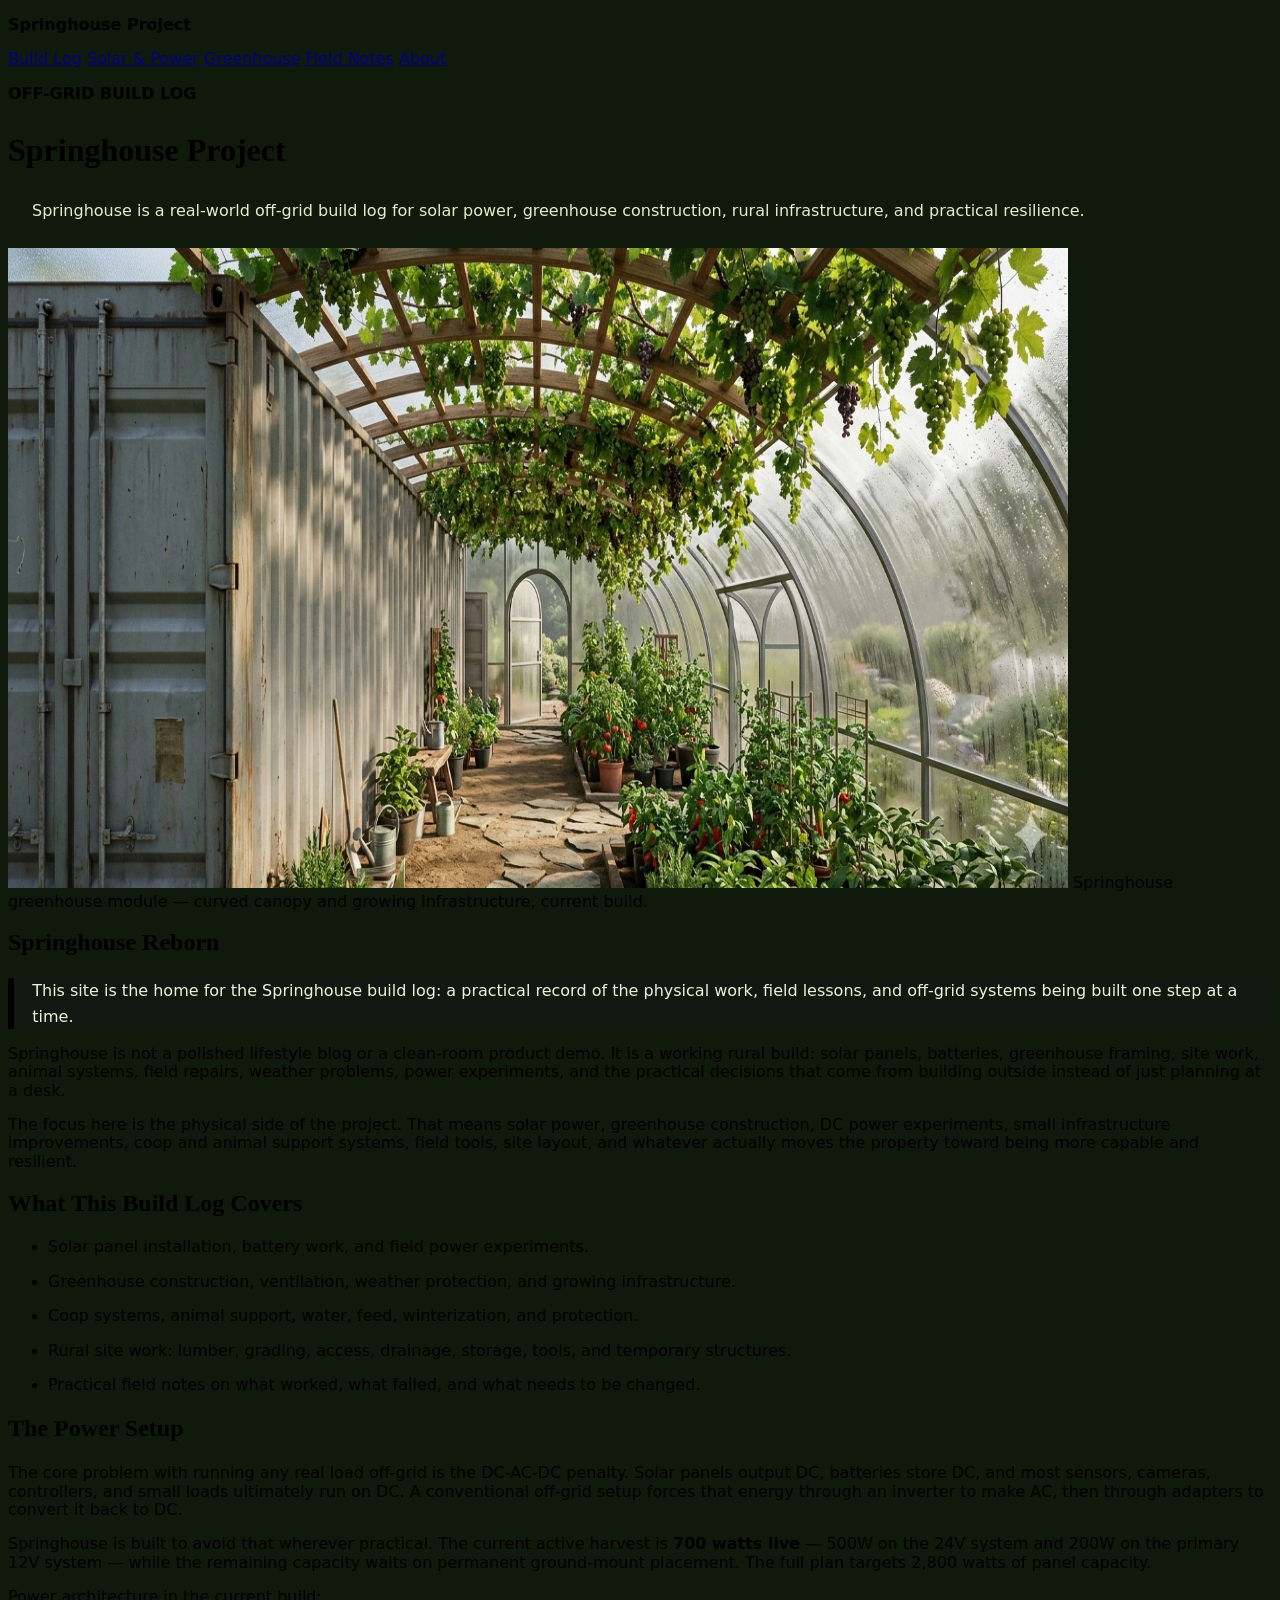
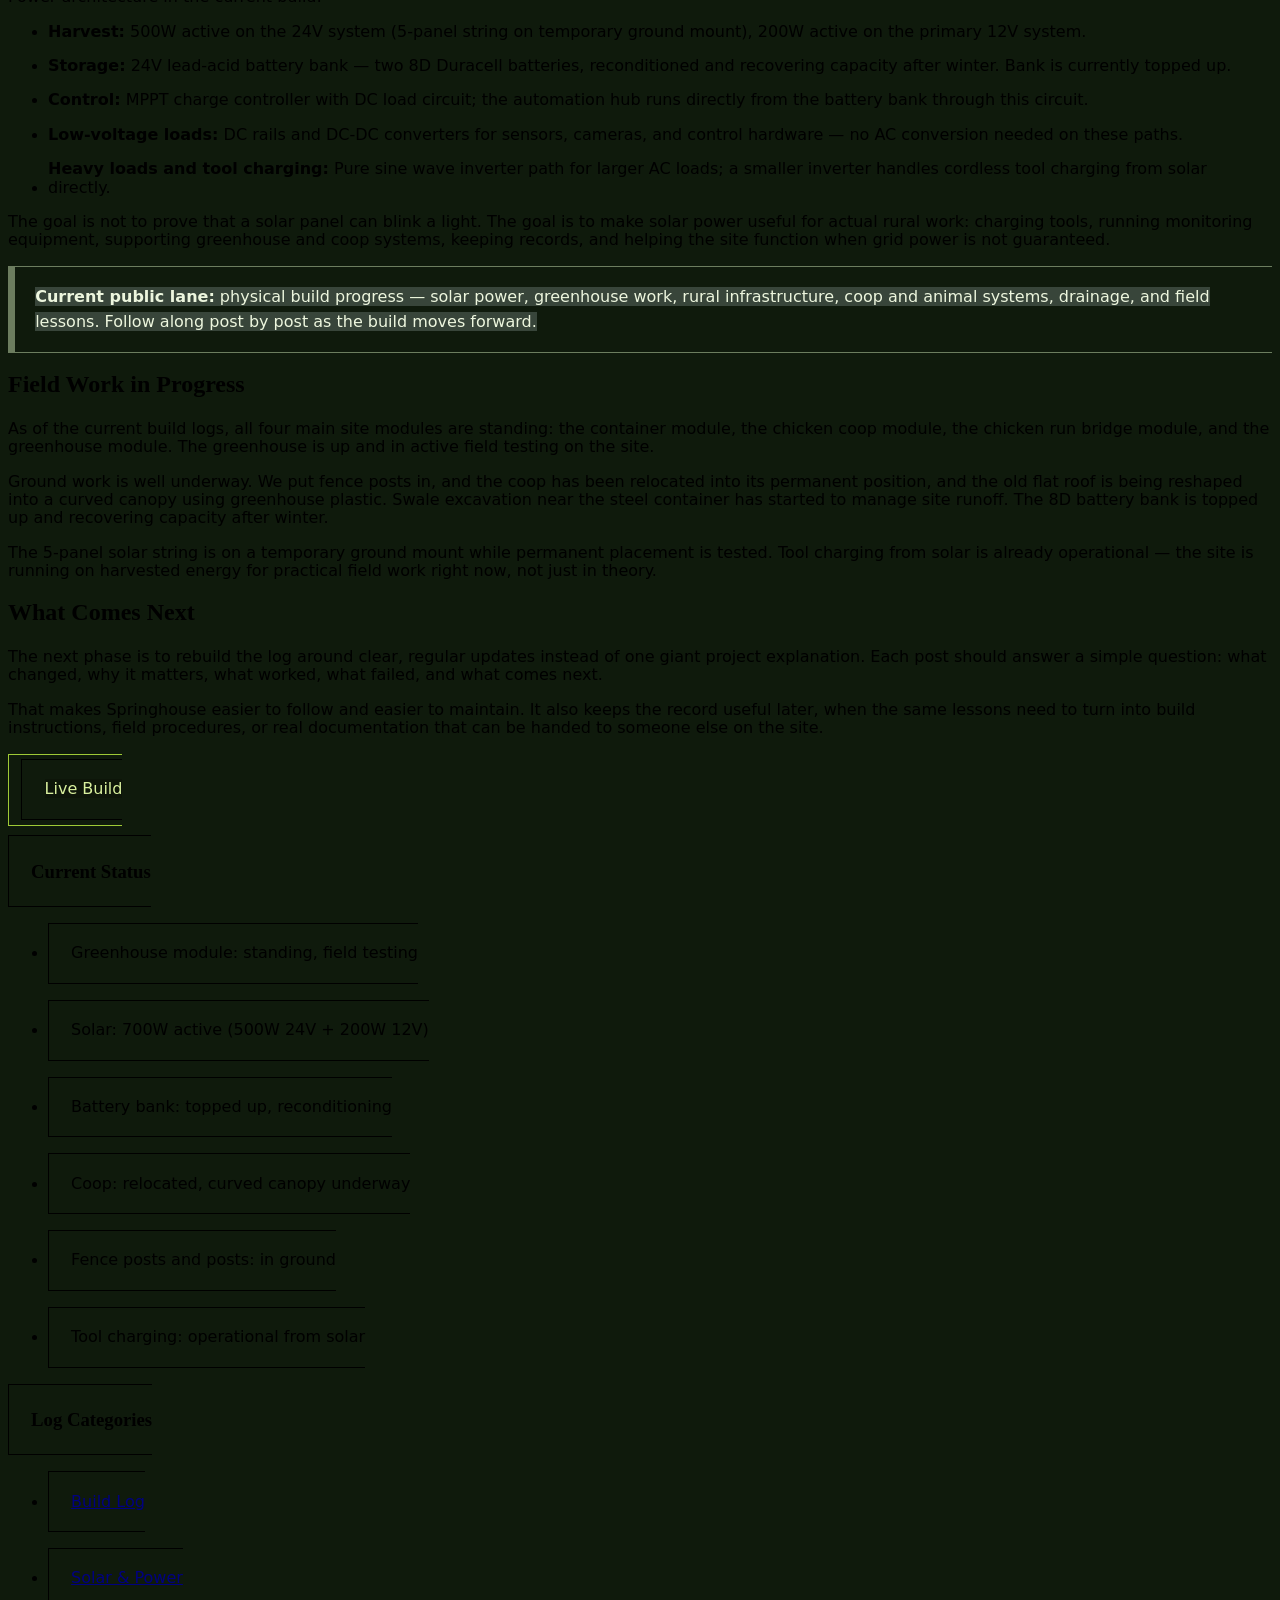
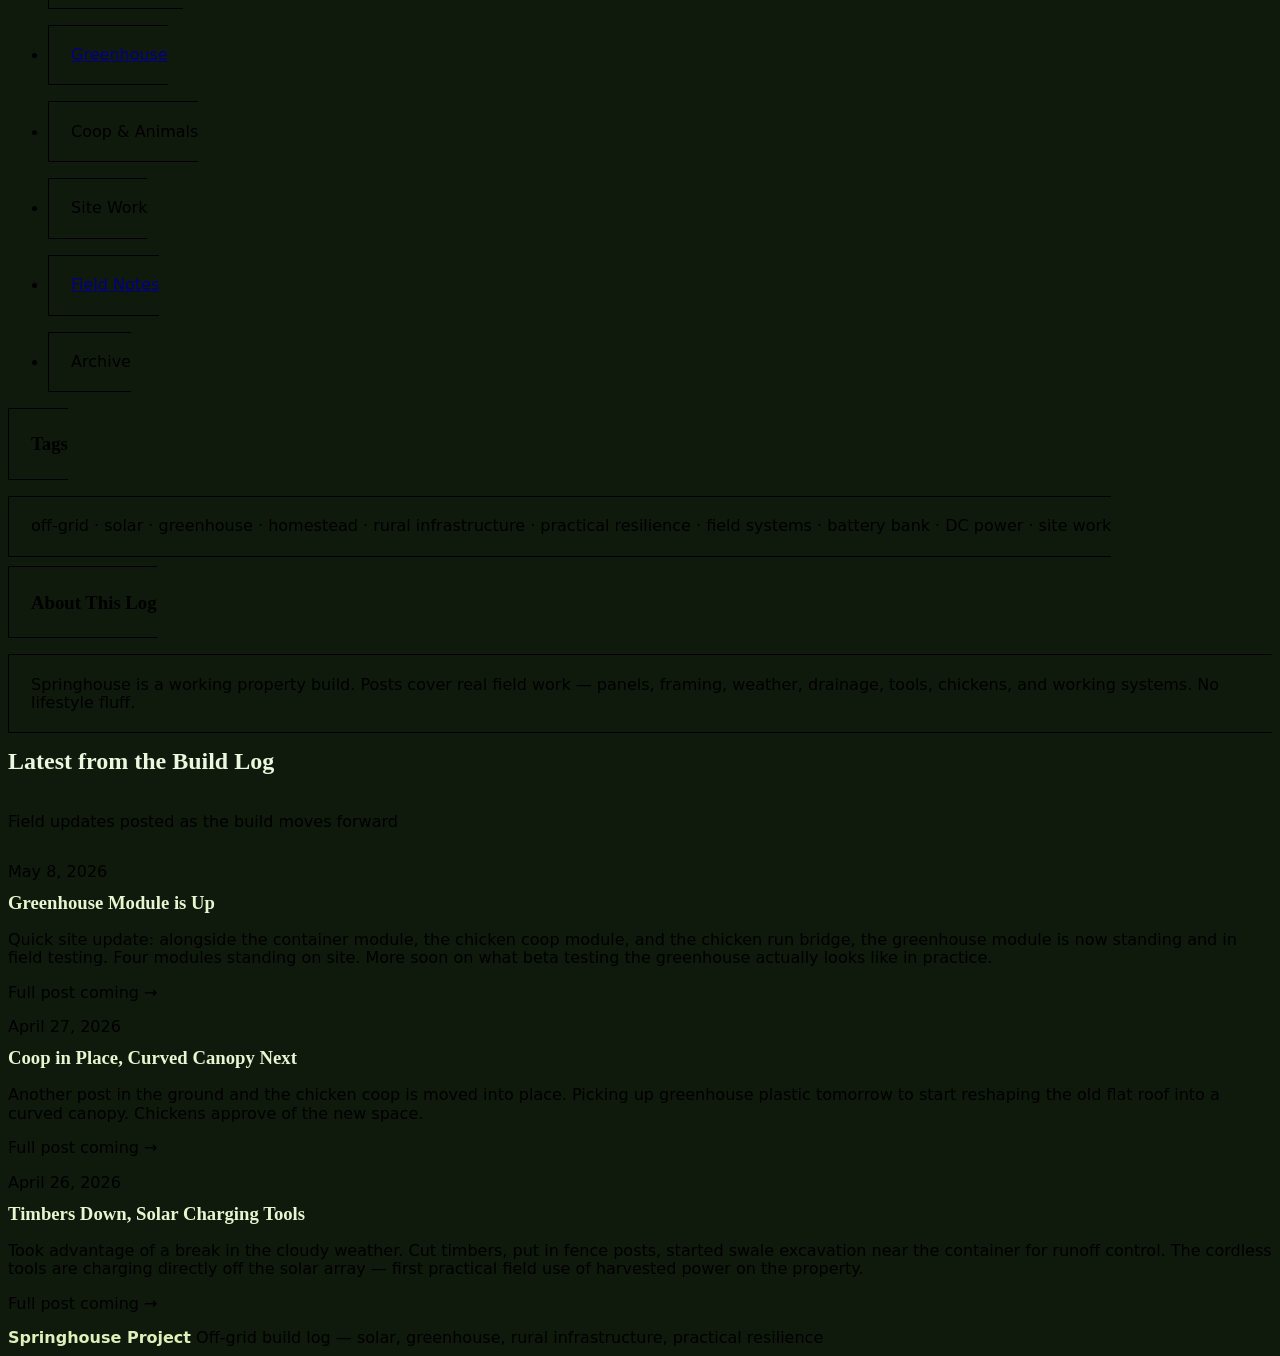
==== commit 302bcfa3: "Revise construction wording to fence posts" ====
--- a/index.html
+++ b/index.html
@@ -149,7 +149,7 @@
 module, and the greenhouse module. The greenhouse is up and in active
 field testing on the site.</span></p>
 <p><span style="display: inline-block; border: none; padding: 0in">Ground
-work is well underway. Posts and footings are in, the coop has been
+work is well underway. We put fence posts in, and the coop has been
 relocated into its permanent position, and the old flat roof is being
 reshaped into a curved canopy using greenhouse plastic. Swale
 excavation near the steel container has started to manage site
@@ -190,7 +190,7 @@
 	<li><p style="margin-bottom: 0in"><span style="display: inline-block; border-top: 1px solid #000000; border-bottom: 1px solid #000000; border-left: 1px solid #000000; border-right: none; padding-top: 0.21in; padding-bottom: 0.21in; padding-left: 0.23in; padding-right: 0in">Coop:
 	relocated, curved canopy underway </span>
 	</p></li>
-	<li><p style="margin-bottom: 0in"><span style="display: inline-block; border-top: 1px solid #000000; border-bottom: 1px solid #000000; border-left: 1px solid #000000; border-right: none; padding-top: 0.21in; padding-bottom: 0.21in; padding-left: 0.23in; padding-right: 0in">Footings
+	<li><p style="margin-bottom: 0in"><span style="display: inline-block; border-top: 1px solid #000000; border-bottom: 1px solid #000000; border-left: 1px solid #000000; border-right: none; padding-top: 0.21in; padding-bottom: 0.21in; padding-left: 0.23in; padding-right: 0in">Fence posts
 	and posts: in ground </span>
 	</p></li>
 	<li><p><span style="display: inline-block; border-top: 1px solid #000000; border-bottom: 1px solid #000000; border-left: 1px solid #000000; border-right: none; padding-top: 0.21in; padding-bottom: 0.21in; padding-left: 0.23in; padding-right: 0in">Tool
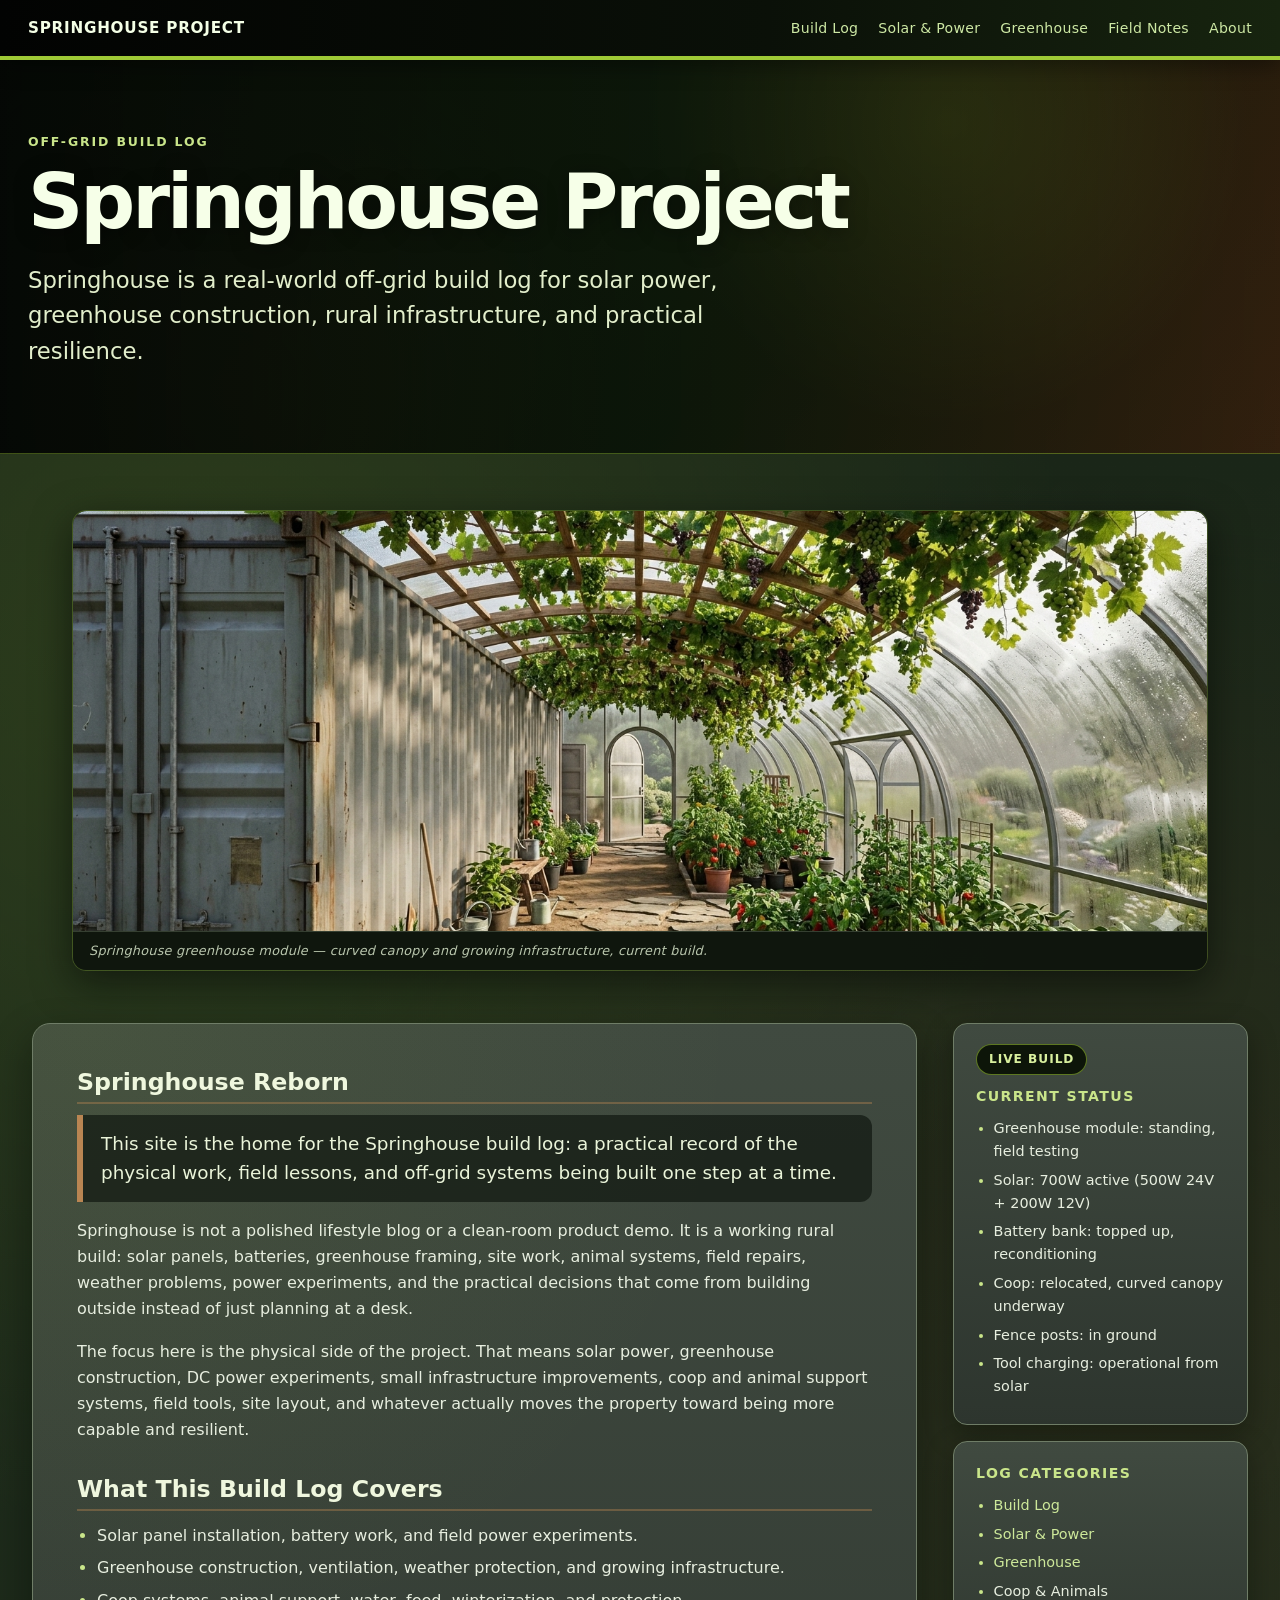
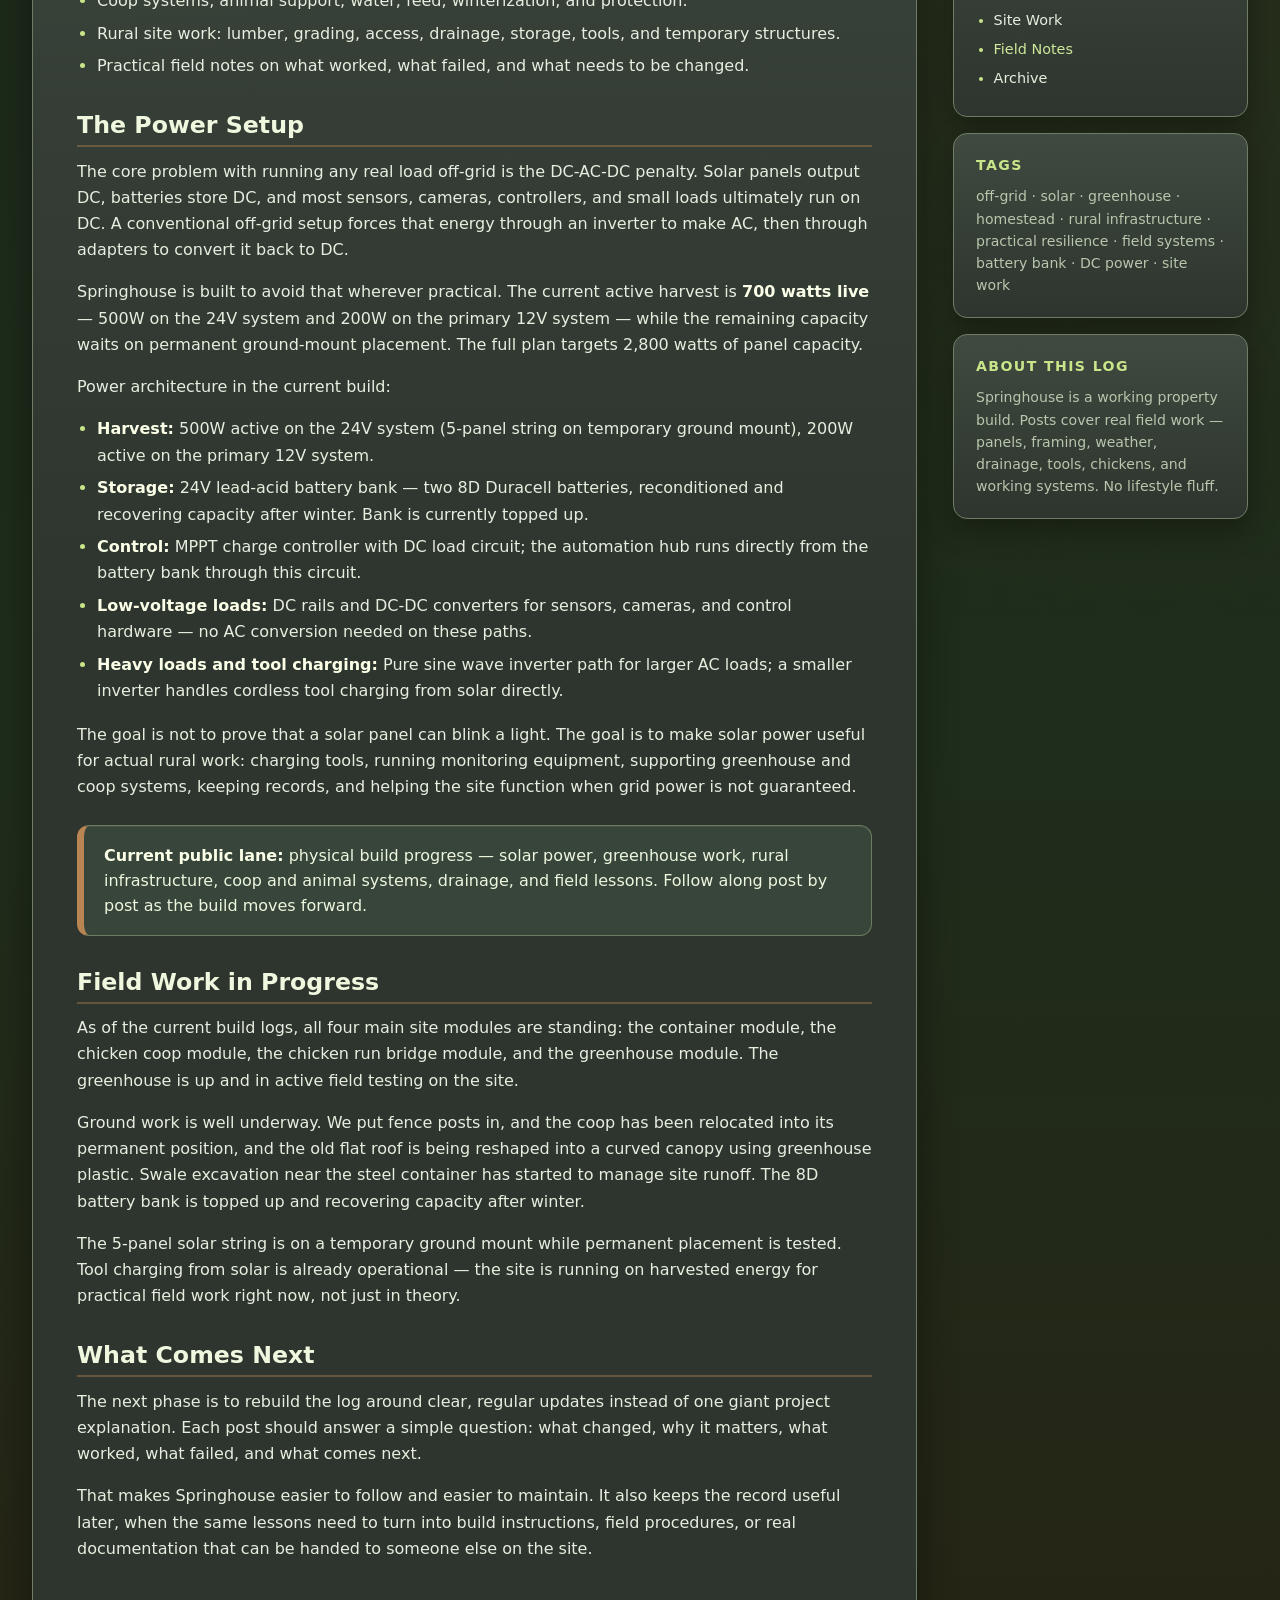
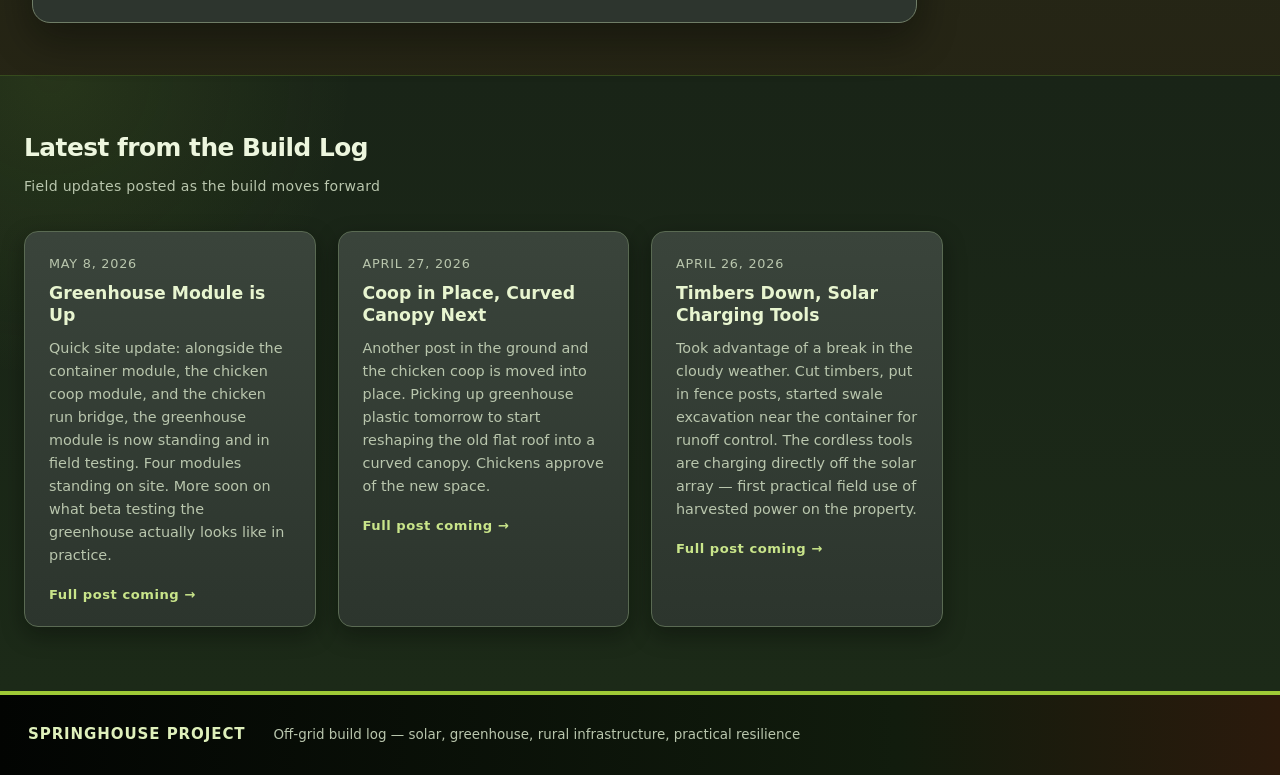
==== commit 4273f2b9: "Repair build log layout after manual HTML edit" ====
--- a/index.html
+++ b/index.html
@@ -1,272 +1,202 @@
-<!DOCTYPE html>
-<html>
+<!doctype html>
+<html lang="en">
 <head>
-	<meta http-equiv="content-type" content="text/html; charset=utf-8"/>
-	<title>Springhouse Project — Off-Grid Build Log</title>
-	<meta name="generator" content="LibreOffice 25.2.3.2 (Linux)"/>
-	<meta name="created" content="00:00:00"/>
-	<meta name="changed" content="2026-05-10T10:25:25.834861746"/>
-	<meta name="description" content="Springhouse is a real-world off-grid build log for solar power, greenhouse construction, rural infrastructure, and practical resilience."/>
-	<meta name="" content=""/>
-	<meta name="viewport" content="width=device-width, initial-scale=1"/>
-	<style type="text/css">
-		@page { size: 8.5in 11in; margin-left: 0.79in; margin-right: 0.39in; margin-top: 0.39in; margin-bottom: 0.39in }
-		p { line-height: 115%; margin-bottom: 0.1in; font-family: "system-ui", "apple-system", "BlinkMacSystemFont", "Segoe UI", sans-serif; background: transparent }
-		h1 { margin-bottom: 0.08in; line-height: 158%; background: transparent; page-break-after: avoid }
-		h1.western { font-weight: bold; font-size: 24pt; font-family: "Liberation Serif", serif }
-		h1.cjk { font-weight: bold; font-size: 24pt; font-family: "Noto Serif CJK SC" }
-		h1.ctl { font-weight: bold; font-family: "FreeSans"; font-size: 24pt }
-		p.sh-tagline { margin-right: 0.25in; line-height: 156%; margin-left: 0.25in; margin-top: 0.25in; margin-bottom: 0.25in; color: #e2eecb }
-		h2 { margin-top: 0.14in; margin-bottom: 0.08in; line-height: 158%; background: transparent; page-break-after: avoid }
-		h2.western { font-weight: bold; font-size: 18pt; font-family: "Liberation Serif", serif }
-		h2.cjk { font-weight: bold; font-size: 18pt; font-family: "Noto Serif CJK SC" }
-		h2.ctl { font-weight: bold; font-family: "FreeSans"; font-size: 18pt }
-		p.sh-lede { border-top: none; border-bottom: none; border-left: 4.50pt solid #000000; border-right: none; padding-top: 0in; padding-bottom: 0in; padding-left: 0.19in; padding-right: 0in; line-height: 158%; background: #101811; color: #eaf4d9 }
-		h3 { margin-top: 0.1in; margin-bottom: 0.08in; line-height: 158%; background: transparent; page-break-after: avoid }
-		h3.western { font-weight: bold; font-size: 14pt; font-family: "Liberation Serif", serif }
-		h3.cjk { font-weight: bold; font-size: 14pt; font-family: "Noto Serif CJK SC" }
-		h3.ctl { font-weight: bold; font-family: "FreeSans"; font-size: 14pt }
-		h2.sh-log-heading { color: #edf6de; margin-bottom: 0.06in }
-		h3.sh-log-title { color: #e8f5d0; margin-bottom: 0.1in; line-height: 130% }
-		a:link { color: #000080; text-decoration: underline }
-		strong { font-weight: bold }
-	</style>
+  <meta charset="utf-8" />
+  <meta name="viewport" content="width=device-width, initial-scale=1" />
+  <meta name="description" content="Springhouse is a real-world off-grid build log for solar power, greenhouse construction, rural infrastructure, and practical resilience." />
+  <title>Springhouse Project — Off-Grid Build Log</title>
+  <link rel="stylesheet" href="style.css" />
 </head>
-<body lang="en-US" link="#000080" vlink="#800000" bgcolor="#0f1a0c" dir="ltr"><p style="margin-bottom: 0in">
-<b>Springhouse Project</b></p>
-<p style="margin-bottom: 0in"><a href="#build-log">Build Log</a>
-<a href="#solar">Solar &amp; Power</a> <a href="#greenhouse">Greenhouse</a>
-<a href="#field-notes">Field Notes</a> <a href="#about">About</a> 
-</p>
-<p style="text-transform: uppercase"><b>Off-grid build log</b></p>
-<h1 class="sh-hero-title">Springhouse Project</h1>
-<p class="sh-tagline">Springhouse is a real-world off-grid build log
-for solar power, greenhouse construction, rural infrastructure, and
-practical resilience.</p>
-<p><span style="display: inline-block; border: none; padding: 0in"><img src="assets/images/springhouse-hero-greenhouse.png" name="Image1" alt="Springhouse greenhouse and growing space with curved canopy, grape arbor, and field build infrastructure." align="bottom" width="1060" height="640" border="0"/>
-
-Springhouse greenhouse module — curved canopy and growing
-infrastructure, current build. </span>
-</p>
-<h2 class="western"><span style="display: inline-block; border: none; padding: 0in">Springhouse
-Reborn</span></h2>
-<p class="sh-lede"><span style="display: inline-block; border: none; padding: 0in">This
-site is the home for the Springhouse build log: a practical record of
-the physical work, field lessons, and off-grid systems being built
-one step at a time.</span></p>
-<p><span style="display: inline-block; border: none; padding: 0in">Springhouse
-is not a polished lifestyle blog or a clean-room product demo. It is
-a working rural build: solar panels, batteries, greenhouse framing,
-site work, animal systems, field repairs, weather problems, power
-experiments, and the practical decisions that come from building
-outside instead of just planning at a desk.</span></p>
-<p><span style="display: inline-block; border: none; padding: 0in">The
-focus here is the physical side of the project. That means solar
-power, greenhouse construction, DC power experiments, small
-infrastructure improvements, coop and animal support systems, field
-tools, site layout, and whatever actually moves the property toward
-being more capable and resilient.</span></p>
-<h2 class="western"><a name="solar"></a><span style="display: inline-block; border: none; padding: 0in">What
-This Build Log Covers</span></h2>
-<ul>
-	<li><p style="margin-bottom: 0in"><span style="display: inline-block; border: none; padding: 0in">Solar
-	panel installation, battery work, and field power experiments. </span>
-	</p></li>
-	<li><p style="margin-bottom: 0in"><span style="display: inline-block; border: none; padding: 0in">Greenhouse
-	construction, ventilation, weather protection, and growing
-	infrastructure. </span>
-	</p></li>
-	<li><p style="margin-bottom: 0in"><span style="display: inline-block; border: none; padding: 0in">Coop
-	systems, animal support, water, feed, winterization, and protection.
-	</span>
-	</p></li>
-	<li><p style="margin-bottom: 0in"><span style="display: inline-block; border: none; padding: 0in">Rural
-	site work: lumber, grading, access, drainage, storage, tools, and
-	temporary structures. </span>
-	</p></li>
-	<li><p><span style="display: inline-block; border: none; padding: 0in">Practical
-	field notes on what worked, what failed, and what needs to be
-	changed. </span>
-	</p></li>
-</ul>
-<h2 class="western"><span style="display: inline-block; border: none; padding: 0in">The
-Power Setup</span></h2>
-<p><span style="display: inline-block; border: none; padding: 0in">The
-core problem with running any real load off-grid is the DC-AC-DC
-penalty. Solar panels output DC, batteries store DC, and most
-sensors, cameras, controllers, and small loads ultimately run on DC.
-A conventional off-grid setup forces that energy through an inverter
-to make AC, then through adapters to convert it back to DC.</span></p>
-<p><span style="display: inline-block; border: none; padding: 0in">Springhouse
-is built to avoid that wherever practical. The current active harvest
-is <strong>700 watts live</strong> — 500W on the 24V system and
-200W on the primary 12V system — while the remaining capacity waits
-on permanent ground-mount placement. The full plan targets 2,800
-watts of panel capacity.</span></p>
-<p><span style="display: inline-block; border: none; padding: 0in">Power
-architecture in the current build:</span></p>
-<ul>
-	<li><p style="margin-bottom: 0in"><span style="display: inline-block; border: none; padding: 0in"><strong>Harvest:</strong>
-	500W active on the 24V system (5-panel string on temporary ground
-	mount), 200W active on the primary 12V system. </span>
-	</p></li>
-	<li><p style="margin-bottom: 0in"><span style="display: inline-block; border: none; padding: 0in"><strong>Storage:</strong>
-	24V lead-acid battery bank — two 8D Duracell batteries,
-	reconditioned and recovering capacity after winter. Bank is
-	currently topped up. </span>
-	</p></li>
-	<li><p style="margin-bottom: 0in"><span style="display: inline-block; border: none; padding: 0in"><strong>Control:</strong>
-	MPPT charge controller with DC load circuit; the automation hub runs
-	directly from the battery bank through this circuit. </span>
-	</p></li>
-	<li><p style="margin-bottom: 0in"><span style="display: inline-block; border: none; padding: 0in"><strong>Low-voltage
-	loads:</strong> DC rails and DC-DC converters for sensors, cameras,
-	and control hardware — no AC conversion needed on these paths. </span>
-	</p></li>
-	<li><p><span style="display: inline-block; border: none; padding: 0in"><strong>Heavy
-	loads and tool charging:</strong> Pure sine wave inverter path for
-	larger AC loads; a smaller inverter handles cordless tool charging
-	from solar directly. </span>
-	</p></li>
-</ul>
-<p><span style="display: inline-block; border: none; padding: 0in">The
-goal is not to prove that a solar panel can blink a light. The goal
-is to make solar power useful for actual rural work: charging tools,
-running monitoring equipment, supporting greenhouse and coop systems,
-keeping records, and helping the site function when grid power is not
-guaranteed.</span></p>
-<p style="line-height: 157%"><span style="display: inline-block; border-top: 1px solid #6c7d5f; border-bottom: 1px solid #6c7d5f; border-left: 5.25pt solid #6c7d5f; border-right: none; padding-top: 0.18in; padding-bottom: 0.18in; padding-left: 0.21in; padding-right: 0in"><strong><font color="#edf6de"><span style="background: #38453a">Current
-public lane:</span></font></strong><font color="#edf6de"><span style="background: #38453a">
-physical build progress — solar power, greenhouse work, rural
-infrastructure, coop and animal systems, drainage, and field lessons.
-Follow along post by post as the build moves forward. </span></font></span>
-</p>
-<h2 class="western"><a name="greenhouse"></a><span style="display: inline-block; border: none; padding: 0in">Field
-Work in Progress</span></h2>
-<p><span style="display: inline-block; border: none; padding: 0in">As
-of the current build logs, all four main site modules are standing:
-the container module, the chicken coop module, the chicken run bridge
-module, and the greenhouse module. The greenhouse is up and in active
-field testing on the site.</span></p>
-<p><span style="display: inline-block; border: none; padding: 0in">Ground
-work is well underway. We put fence posts in, and the coop has been
-relocated into its permanent position, and the old flat roof is being
-reshaped into a curved canopy using greenhouse plastic. Swale
-excavation near the steel container has started to manage site
-runoff. The 8D battery bank is topped up and recovering capacity
-after winter.</span></p>
-<p><span style="display: inline-block; border: none; padding: 0in">The
-5-panel solar string is on a temporary ground mount while permanent
-placement is tested. Tool charging from solar is already operational
-— the site is running on harvested energy for practical field work
-right now, not just in theory.</span></p>
-<h2 class="western"><span style="display: inline-block; border: none; padding: 0in">What
-Comes Next</span></h2>
-<p><span style="display: inline-block; border: none; padding: 0in">The
-next phase is to rebuild the log around clear, regular updates
-instead of one giant project explanation. Each post should answer a
-simple question: what changed, why it matters, what worked, what
-failed, and what comes next.</span></p>
-<p><span style="display: inline-block; border: none; padding: 0in">That
-makes Springhouse easier to follow and easier to maintain. It also
-keeps the record useful later, when the same lessons need to turn
-into build instructions, field procedures, or real documentation that
-can be handed to someone else on the site.</span></p>
-<p><span style="display: inline-block; border-top: 1px solid #9fca36; border-bottom: 1px solid #9fca36; border-left: 1px solid #9fca36; border-right: none; padding-top: 0.05in; padding-bottom: 0.05in; padding-left: 0.13in; padding-right: 0in"><span style="display: inline-block; border-top: 1px solid #000000; border-bottom: 1px solid #000000; border-left: 1px solid #000000; border-right: none; padding-top: 0.21in; padding-bottom: 0.21in; padding-left: 0.23in; padding-right: 0in"><font color="#d9f09e"><span style="background: #0d1509">Live
-Build</span></font></span> </span>
-</p>
-<h3 class="sh-box-title"><span style="display: inline-block; border-top: 1px solid #000000; border-bottom: 1px solid #000000; border-left: 1px solid #000000; border-right: none; padding-top: 0.21in; padding-bottom: 0.21in; padding-left: 0.23in; padding-right: 0in">Current
-Status</span></h3>
-<ul>
-	<li><p style="margin-bottom: 0in"><span style="display: inline-block; border-top: 1px solid #000000; border-bottom: 1px solid #000000; border-left: 1px solid #000000; border-right: none; padding-top: 0.21in; padding-bottom: 0.21in; padding-left: 0.23in; padding-right: 0in">Greenhouse
-	module: standing, field testing </span>
-	</p></li>
-	<li><p style="margin-bottom: 0in"><span style="display: inline-block; border-top: 1px solid #000000; border-bottom: 1px solid #000000; border-left: 1px solid #000000; border-right: none; padding-top: 0.21in; padding-bottom: 0.21in; padding-left: 0.23in; padding-right: 0in">Solar:
-	700W active (500W 24V + 200W 12V) </span>
-	</p></li>
-	<li><p style="margin-bottom: 0in"><span style="display: inline-block; border-top: 1px solid #000000; border-bottom: 1px solid #000000; border-left: 1px solid #000000; border-right: none; padding-top: 0.21in; padding-bottom: 0.21in; padding-left: 0.23in; padding-right: 0in">Battery
-	bank: topped up, reconditioning </span>
-	</p></li>
-	<li><p style="margin-bottom: 0in"><span style="display: inline-block; border-top: 1px solid #000000; border-bottom: 1px solid #000000; border-left: 1px solid #000000; border-right: none; padding-top: 0.21in; padding-bottom: 0.21in; padding-left: 0.23in; padding-right: 0in">Coop:
-	relocated, curved canopy underway </span>
-	</p></li>
-	<li><p style="margin-bottom: 0in"><span style="display: inline-block; border-top: 1px solid #000000; border-bottom: 1px solid #000000; border-left: 1px solid #000000; border-right: none; padding-top: 0.21in; padding-bottom: 0.21in; padding-left: 0.23in; padding-right: 0in">Fence posts
-	and posts: in ground </span>
-	</p></li>
-	<li><p><span style="display: inline-block; border-top: 1px solid #000000; border-bottom: 1px solid #000000; border-left: 1px solid #000000; border-right: none; padding-top: 0.21in; padding-bottom: 0.21in; padding-left: 0.23in; padding-right: 0in">Tool
-	charging: operational from solar </span>
-	</p></li>
-</ul>
-<h3 class="sh-box-title"><span style="display: inline-block; border-top: 1px solid #000000; border-bottom: 1px solid #000000; border-left: 1px solid #000000; border-right: none; padding-top: 0.21in; padding-bottom: 0.21in; padding-left: 0.23in; padding-right: 0in">Log
-Categories</span></h3>
-<ul>
-	<li><p style="margin-bottom: 0in"><span style="display: inline-block; border-top: 1px solid #000000; border-bottom: 1px solid #000000; border-left: 1px solid #000000; border-right: none; padding-top: 0.21in; padding-bottom: 0.21in; padding-left: 0.23in; padding-right: 0in"><a href="#build-log">Build
-	Log</a> </span>
-	</p></li>
-	<li><p style="margin-bottom: 0in"><span style="display: inline-block; border-top: 1px solid #000000; border-bottom: 1px solid #000000; border-left: 1px solid #000000; border-right: none; padding-top: 0.21in; padding-bottom: 0.21in; padding-left: 0.23in; padding-right: 0in"><a href="#solar">Solar
-	&amp; Power</a> </span>
-	</p></li>
-	<li><p style="margin-bottom: 0in"><span style="display: inline-block; border-top: 1px solid #000000; border-bottom: 1px solid #000000; border-left: 1px solid #000000; border-right: none; padding-top: 0.21in; padding-bottom: 0.21in; padding-left: 0.23in; padding-right: 0in"><a href="#greenhouse">Greenhouse</a>
-	</span>
-	</p></li>
-	<li><p style="margin-bottom: 0in"><span style="display: inline-block; border-top: 1px solid #000000; border-bottom: 1px solid #000000; border-left: 1px solid #000000; border-right: none; padding-top: 0.21in; padding-bottom: 0.21in; padding-left: 0.23in; padding-right: 0in">Coop
-	&amp; Animals </span>
-	</p></li>
-	<li><p style="margin-bottom: 0in"><span style="display: inline-block; border-top: 1px solid #000000; border-bottom: 1px solid #000000; border-left: 1px solid #000000; border-right: none; padding-top: 0.21in; padding-bottom: 0.21in; padding-left: 0.23in; padding-right: 0in">Site
-	Work </span>
-	</p></li>
-	<li><p style="margin-bottom: 0in"><span style="display: inline-block; border-top: 1px solid #000000; border-bottom: 1px solid #000000; border-left: 1px solid #000000; border-right: none; padding-top: 0.21in; padding-bottom: 0.21in; padding-left: 0.23in; padding-right: 0in"><a href="#field-notes">Field
-	Notes</a> </span>
-	</p></li>
-	<li><p><span style="display: inline-block; border-top: 1px solid #000000; border-bottom: 1px solid #000000; border-left: 1px solid #000000; border-right: none; padding-top: 0.21in; padding-bottom: 0.21in; padding-left: 0.23in; padding-right: 0in">Archive
-	</span>
-	</p></li>
-</ul>
-<h3 class="sh-box-title"><span style="display: inline-block; border-top: 1px solid #000000; border-bottom: 1px solid #000000; border-left: 1px solid #000000; border-right: none; padding-top: 0.21in; padding-bottom: 0.21in; padding-left: 0.23in; padding-right: 0in">Tags</span></h3>
-<p class="sh-meta"><span style="display: inline-block; border-top: 1px solid #000000; border-bottom: 1px solid #000000; border-left: 1px solid #000000; border-right: none; padding-top: 0.21in; padding-bottom: 0.21in; padding-left: 0.23in; padding-right: 0in">off-grid
-· solar · greenhouse · homestead · rural infrastructure ·
-practical resilience · field systems · battery bank · DC power ·
-site work</span></p>
-<h3 class="sh-box-title"><span style="display: inline-block; border-top: 1px solid #000000; border-bottom: 1px solid #000000; border-left: 1px solid #000000; border-right: none; padding-top: 0.21in; padding-bottom: 0.21in; padding-left: 0.23in; padding-right: 0in">About
-This Log</span></h3>
-<p class="sh-meta"><span style="display: inline-block; border-top: 1px solid #000000; border-bottom: 1px solid #000000; border-left: 1px solid #000000; border-right: none; padding-top: 0.21in; padding-bottom: 0.21in; padding-left: 0.23in; padding-right: 0in">Springhouse
-is a working property build. Posts cover real field work — panels,
-framing, weather, drainage, tools, chickens, and working systems. No
-lifestyle fluff.</span></p>
-<h2 class="sh-log-heading" style="margin-top: 0in; margin-bottom: 0.33in"><a name="field-notes"></a>
-Latest from the Build Log</h2>
-<p style="margin-bottom: 0.33in">Field updates posted as the build
-moves forward 
-</p>
-<p>May 8, 2026</p>
-<h3 class="sh-log-title">Greenhouse Module is Up</h3>
-<p class="sh-log-excerpt">Quick site update: alongside the container
-module, the chicken coop module, and the chicken run bridge, the
-greenhouse module is now standing and in field testing. Four modules
-standing on site. More soon on what beta testing the greenhouse
-actually looks like in practice.</p>
-<p style="margin-bottom: 0in">Full post coming → 
-</p>
-<p>April 27, 2026</p>
-<h3 class="sh-log-title">Coop in Place, Curved Canopy Next</h3>
-<p class="sh-log-excerpt">Another post in the ground and the chicken
-coop is moved into place. Picking up greenhouse plastic tomorrow to
-start reshaping the old flat roof into a curved canopy. Chickens
-approve of the new space.</p>
-<p style="margin-bottom: 0in">Full post coming → 
-</p>
-<p>April 26, 2026</p>
-<h3 class="sh-log-title">Timbers Down, Solar Charging Tools</h3>
-<p class="sh-log-excerpt">Took advantage of a break in the cloudy
-weather. Cut timbers, put in fence posts, started swale excavation
-near the container for runoff control. The cordless tools are
-charging directly off the solar array — first practical field use
-of harvested power on the property.</p>
-<p style="margin-bottom: 0in">Full post coming → 
-</p>
-<p style="margin-bottom: 0in"><font color="#dff0bb"><b>Springhouse
-Project</b></font> Off-grid build log — solar, greenhouse, rural
-infrastructure, practical resilience 
-</p>
+<body>
+
+  <!-- ── Top Navigation ── -->
+  <header class="sh-topbar">
+    <div class="sh-topbar-inner">
+      <div class="sh-brand">Springhouse Project</div>
+      <nav class="sh-nav" aria-label="Site navigation">
+        <a href="#build-log">Build Log</a>
+        <a href="#solar">Solar &amp; Power</a>
+        <a href="#greenhouse">Greenhouse</a>
+        <a href="#field-notes">Field Notes</a>
+        <a href="#about">About</a>
+      </nav>
+    </div>
+  </header>
+
+  <!-- ── Hero ── -->
+  <section class="sh-hero">
+    <div class="sh-hero-inner">
+      <div class="sh-eyebrow">Off-grid build log</div>
+      <h1 class="sh-hero-title">Springhouse Project</h1>
+      <p class="sh-tagline">Springhouse is a real-world off-grid build log for solar power, greenhouse construction, rural infrastructure, and practical resilience.</p>
+    </div>
+  </section>
+
+  <!-- ── Content Wrap ── -->
+  <div class="sh-wrap">
+
+    <!-- ── Feature image — full-width above content grid ── -->
+    <div class="sh-feature-wrap">
+      <figure class="sh-hero-image">
+        <img
+          src="assets/images/springhouse-hero-greenhouse.png"
+          alt="Springhouse greenhouse and growing space with curved canopy, grape arbor, and field build infrastructure."
+          width="1060"
+          height="640"
+          loading="lazy"
+        />
+        <figcaption>Springhouse greenhouse module — curved canopy and growing infrastructure, current build.</figcaption>
+      </figure>
+    </div>
+
+    <!-- ── Two-Column Layout ── -->
+    <div class="sh-layout">
+
+      <!-- PRIMARY ARTICLE -->
+      <main class="sh-main" id="about">
+        <article class="sh-panel">
+
+          <h2>Springhouse Reborn</h2>
+          <p class="sh-lede">This site is the home for the Springhouse build log: a practical record of the physical work, field lessons, and off-grid systems being built one step at a time.</p>
+
+          <p>Springhouse is not a polished lifestyle blog or a clean-room product demo. It is a working rural build: solar panels, batteries, greenhouse framing, site work, animal systems, field repairs, weather problems, power experiments, and the practical decisions that come from building outside instead of just planning at a desk.</p>
+
+          <p>The focus here is the physical side of the project. That means solar power, greenhouse construction, DC power experiments, small infrastructure improvements, coop and animal support systems, field tools, site layout, and whatever actually moves the property toward being more capable and resilient.</p>
+
+          <h2 id="solar">What This Build Log Covers</h2>
+          <ul>
+            <li>Solar panel installation, battery work, and field power experiments.</li>
+            <li>Greenhouse construction, ventilation, weather protection, and growing infrastructure.</li>
+            <li>Coop systems, animal support, water, feed, winterization, and protection.</li>
+            <li>Rural site work: lumber, grading, access, drainage, storage, tools, and temporary structures.</li>
+            <li>Practical field notes on what worked, what failed, and what needs to be changed.</li>
+          </ul>
+
+          <h2>The Power Setup</h2>
+          <p>The core problem with running any real load off-grid is the DC-AC-DC penalty. Solar panels output DC, batteries store DC, and most sensors, cameras, controllers, and small loads ultimately run on DC. A conventional off-grid setup forces that energy through an inverter to make AC, then through adapters to convert it back to DC.</p>
+
+          <p>Springhouse is built to avoid that wherever practical. The current active harvest is <strong>700 watts live</strong> — 500W on the 24V system and 200W on the primary 12V system — while the remaining capacity waits on permanent ground-mount placement. The full plan targets 2,800 watts of panel capacity.</p>
+
+          <p>Power architecture in the current build:</p>
+          <ul>
+            <li><strong>Harvest:</strong> 500W active on the 24V system (5-panel string on temporary ground mount), 200W active on the primary 12V system.</li>
+            <li><strong>Storage:</strong> 24V lead-acid battery bank — two 8D Duracell batteries, reconditioned and recovering capacity after winter. Bank is currently topped up.</li>
+            <li><strong>Control:</strong> MPPT charge controller with DC load circuit; the automation hub runs directly from the battery bank through this circuit.</li>
+            <li><strong>Low-voltage loads:</strong> DC rails and DC-DC converters for sensors, cameras, and control hardware — no AC conversion needed on these paths.</li>
+            <li><strong>Heavy loads and tool charging:</strong> Pure sine wave inverter path for larger AC loads; a smaller inverter handles cordless tool charging from solar directly.</li>
+          </ul>
+
+          <p>The goal is not to prove that a solar panel can blink a light. The goal is to make solar power useful for actual rural work: charging tools, running monitoring equipment, supporting greenhouse and coop systems, keeping records, and helping the site function when grid power is not guaranteed.</p>
+
+          <div class="sh-callout">
+            <strong>Current public lane:</strong> physical build progress — solar power, greenhouse work, rural infrastructure, coop and animal systems, drainage, and field lessons. Follow along post by post as the build moves forward.
+          </div>
+
+          <h2 id="greenhouse">Field Work in Progress</h2>
+          <p>As of the current build logs, all four main site modules are standing: the container module, the chicken coop module, the chicken run bridge module, and the greenhouse module. The greenhouse is up and in active field testing on the site.</p>
+
+          <p>Ground work is well underway. We put fence posts in, and the coop has been relocated into its permanent position, and the old flat roof is being reshaped into a curved canopy using greenhouse plastic. Swale excavation near the steel container has started to manage site runoff. The 8D battery bank is topped up and recovering capacity after winter.</p>
+
+          <p>The 5-panel solar string is on a temporary ground mount while permanent placement is tested. Tool charging from solar is already operational — the site is running on harvested energy for practical field work right now, not just in theory.</p>
+
+          <h2>What Comes Next</h2>
+          <p>The next phase is to rebuild the log around clear, regular updates instead of one giant project explanation. Each post should answer a simple question: what changed, why it matters, what worked, what failed, and what comes next.</p>
+
+          <p>That makes Springhouse easier to follow and easier to maintain. It also keeps the record useful later, when the same lessons need to turn into build instructions, field procedures, or real documentation that can be handed to someone else on the site.</p>
+
+        </article>
+      </main>
+
+      <!-- SIDEBAR -->
+      <aside class="sh-sidebar">
+
+        <div class="sh-box">
+          <span class="sh-status-pill">Live Build</span>
+          <h3 class="sh-box-title">Current Status</h3>
+          <ul class="sh-meta-list">
+            <li>Greenhouse module: standing, field testing</li>
+            <li>Solar: 700W active (500W 24V + 200W 12V)</li>
+            <li>Battery bank: topped up, reconditioning</li>
+            <li>Coop: relocated, curved canopy underway</li>
+            <li>Fence posts: in ground</li>
+            <li>Tool charging: operational from solar</li>
+          </ul>
+        </div>
+
+        <div class="sh-box">
+          <h3 class="sh-box-title">Log Categories</h3>
+          <ul class="sh-meta-list sh-cat-list">
+            <li><a href="#build-log">Build Log</a></li>
+            <li><a href="#solar">Solar &amp; Power</a></li>
+            <li><a href="#greenhouse">Greenhouse</a></li>
+            <li>Coop &amp; Animals</li>
+            <li>Site Work</li>
+            <li><a href="#field-notes">Field Notes</a></li>
+            <li>Archive</li>
+          </ul>
+        </div>
+
+        <div class="sh-box">
+          <h3 class="sh-box-title">Tags</h3>
+          <p class="sh-meta">off-grid · solar · greenhouse · homestead · rural infrastructure · practical resilience · field systems · battery bank · DC power · site work</p>
+        </div>
+
+        <div class="sh-box">
+          <h3 class="sh-box-title">About This Log</h3>
+          <p class="sh-meta">Springhouse is a working property build. Posts cover real field work — panels, framing, weather, drainage, tools, chickens, and working systems. No lifestyle fluff.</p>
+        </div>
+
+      </aside>
+
+    </div><!-- /.sh-layout -->
+
+    <!-- ── Field Notes / Build Log Entries ── -->
+    <section class="sh-log-section" id="build-log">
+      <div class="sh-log-inner">
+        <div class="sh-log-header">
+          <h2 class="sh-log-heading" id="field-notes">Latest from the Build Log</h2>
+          <span class="sh-log-sub">Field updates posted as the build moves forward</span>
+        </div>
+
+        <div class="sh-log-entries">
+
+          <!-- Entry 1 -->
+          <article class="sh-log-card">
+            <div class="sh-log-date">May 8, 2026</div>
+            <h3 class="sh-log-title">Greenhouse Module is Up</h3>
+            <p class="sh-log-excerpt">Quick site update: alongside the container module, the chicken coop module, and the chicken run bridge, the greenhouse module is now standing and in field testing. Four modules standing on site. More soon on what beta testing the greenhouse actually looks like in practice.</p>
+            <span class="sh-log-more">Full post coming →</span>
+          </article>
+
+          <!-- Entry 2 -->
+          <article class="sh-log-card">
+            <div class="sh-log-date">April 27, 2026</div>
+            <h3 class="sh-log-title">Coop in Place, Curved Canopy Next</h3>
+            <p class="sh-log-excerpt">Another post in the ground and the chicken coop is moved into place. Picking up greenhouse plastic tomorrow to start reshaping the old flat roof into a curved canopy. Chickens approve of the new space.</p>
+            <span class="sh-log-more">Full post coming →</span>
+          </article>
+
+          <!-- Entry 3 -->
+          <article class="sh-log-card">
+            <div class="sh-log-date">April 26, 2026</div>
+            <h3 class="sh-log-title">Timbers Down, Solar Charging Tools</h3>
+            <p class="sh-log-excerpt">Took advantage of a break in the cloudy weather. Cut timbers, put in fence posts, started swale excavation near the container for runoff control. The cordless tools are charging directly off the solar array — first practical field use of harvested power on the property.</p>
+            <span class="sh-log-more">Full post coming →</span>
+          </article>
+
+        </div><!-- /.sh-log-entries -->
+      </div><!-- /.sh-log-inner -->
+    </section>
+
+  </div><!-- /.sh-wrap -->
+
+  <!-- ── Footer ── -->
+  <footer class="sh-footer">
+    <div class="sh-footer-inner">
+      <span class="sh-footer-brand">Springhouse Project</span>
+      <span class="sh-footer-tag">Off-grid build log — solar, greenhouse, rural infrastructure, practical resilience</span>
+    </div>
+  </footer>
+
 </body>
-</html>+</html>
--- a/style.css
+++ b/style.css
@@ -0,0 +1,493 @@
+/* ============================================================
+   Springhouse Project — style.css
+   Standalone static site stylesheet.
+   Prefixed .sh- throughout to keep the namespace clean.
+   ============================================================ */
+
+/* ── Reset & base ── */
+*, *::before, *::after {
+  box-sizing: border-box;
+}
+
+:root {
+  --sh-green-lime:    #9fca36;
+  --sh-green-soft:    #c9e58a;
+  --sh-earth:         #b98552;
+  --sh-earth-dark:    #6f4526;
+  --sh-card:          #2d352e;
+  --sh-card-mid:      #404a40;
+  --sh-panel-text:    #e7eedf;
+  --sh-panel-muted:   #b9c6ad;
+  --sh-panel-line:    #6f7d67;
+  --sh-foam:          #edf7d8;
+  --sh-spring:        #dbecc4;
+}
+
+html {
+  scroll-behavior: smooth;
+}
+
+body {
+  margin: 0;
+  font-family: system-ui, -apple-system, BlinkMacSystemFont, "Segoe UI", sans-serif;
+  background: #0f1a0c;
+  color: var(--sh-panel-text);
+  line-height: 1.58;
+  font-size: 1rem;
+}
+
+/* ── Top navigation bar ── */
+.sh-topbar {
+  background: linear-gradient(90deg, #020302, #0a1008 60%, #17240f);
+  color: #f8ffe9;
+  border-bottom: 4px solid var(--sh-green-lime);
+  padding: 16px 28px;
+  box-shadow: 0 6px 22px rgba(0, 0, 0, .4);
+  position: sticky;
+  top: 0;
+  z-index: 100;
+}
+
+.sh-topbar-inner {
+  max-width: 1360px;
+  margin: 0 auto;
+  display: flex;
+  justify-content: space-between;
+  align-items: center;
+  gap: 24px;
+}
+
+.sh-brand {
+  font-weight: 800;
+  letter-spacing: .05em;
+  text-transform: uppercase;
+  font-size: .95rem;
+  color: #f4ffe6;
+  white-space: nowrap;
+}
+
+.sh-nav {
+  display: flex;
+  gap: 20px;
+  flex-wrap: wrap;
+  font-size: .88rem;
+}
+
+.sh-nav a {
+  color: #cde8a4;
+  text-decoration: none;
+  letter-spacing: .02em;
+  transition: color .15s;
+}
+
+.sh-nav a:hover {
+  color: #f0ffcc;
+}
+
+/* ── Hero ── */
+.sh-hero {
+  background:
+    linear-gradient(90deg, rgba(4, 7, 4, .96), rgba(12, 23, 9, .78) 52%, rgba(58, 36, 14, .55)),
+    radial-gradient(circle at 74% 16%, rgba(159, 202, 54, .32), transparent 30%),
+    radial-gradient(circle at 18% 84%, rgba(137, 86, 45, .26), transparent 34%),
+    linear-gradient(135deg, #152312, #0b1309 62%, #281a0f);
+  color: #fbfff0;
+  padding: 72px 28px 84px;
+  border-bottom: 1px solid rgba(159, 202, 54, .38);
+}
+
+.sh-hero-inner {
+  max-width: 1360px;
+  margin: 0 auto;
+}
+
+.sh-eyebrow {
+  color: var(--sh-green-soft);
+  font-weight: 700;
+  text-transform: uppercase;
+  letter-spacing: .15em;
+  font-size: .78rem;
+  margin-bottom: 14px;
+}
+
+.sh-hero-title {
+  margin: 0;
+  font-size: clamp(2.4rem, 6.5vw, 4.8rem);
+  line-height: .95;
+  letter-spacing: -.04em;
+  color: #f6ffe8;
+  text-shadow: 0 3px 20px rgba(0, 0, 0, .42);
+}
+
+.sh-tagline {
+  font-size: clamp(1.06rem, 2vw, 1.42rem);
+  color: #e2eecb;
+  max-width: 760px;
+  margin: 24px 0 0;
+  line-height: 1.56;
+}
+
+/* ── Content wrap (earthy mid-tone background) ── */
+.sh-wrap {
+  background:
+    radial-gradient(circle at 16% 6%, rgba(159, 202, 54, .14), transparent 26%),
+    radial-gradient(circle at 90% 26%, rgba(111, 69, 38, .16), transparent 32%),
+    linear-gradient(180deg, #1a2618 0%, #1f2d1c 55%, #2a1f10 100%);
+  padding-bottom: 0;
+}
+
+/* ── Two-column grid ── */
+.sh-layout {
+  display: grid;
+  grid-template-columns: minmax(0, 2.4fr) minmax(260px, 0.8fr);
+  gap: 36px;
+  max-width: 1360px;
+  margin: 0 auto;
+  padding: 36px 32px 52px;
+  align-items: start;
+}
+
+@media (max-width: 960px) {
+  .sh-layout {
+    grid-template-columns: 1fr;
+    padding: 28px 20px 40px;
+  }
+  .sh-feature-wrap {
+    padding: 28px 20px 0;
+  }
+  .sh-topbar-inner {
+    flex-direction: column;
+    align-items: flex-start;
+    gap: 10px;
+  }
+}
+
+/* ── Main article panel ── */
+.sh-panel {
+  background:
+    radial-gradient(circle at 6% 0%, rgba(159, 202, 54, .07), transparent 28%),
+    linear-gradient(180deg, var(--sh-card-mid) 0%, var(--sh-card) 55%);
+  color: var(--sh-panel-text);
+  border: 1px solid var(--sh-panel-line);
+  border-radius: 18px;
+  padding: clamp(24px, 4vw, 44px);
+  box-shadow: 0 16px 38px rgba(5, 8, 4, .42);
+  line-height: 1.64;
+}
+
+.sh-panel h2 {
+  font-size: 1.48rem;
+  margin: 2rem 0 .7rem;
+  line-height: 1.22;
+  color: #eff7de;
+  border-bottom: 2px solid rgba(185, 133, 82, .4);
+  padding-bottom: .32rem;
+}
+
+.sh-panel h2:first-child {
+  margin-top: 0;
+}
+
+.sh-panel p {
+  margin: .7rem 0 1rem;
+}
+
+.sh-panel ul {
+  padding-left: 1.25rem;
+  margin: .5rem 0 1.1rem;
+}
+
+.sh-panel li {
+  margin: .4rem 0;
+}
+
+.sh-panel li::marker {
+  color: var(--sh-green-soft);
+}
+
+.sh-panel a {
+  color: #d7f08a;
+}
+
+.sh-panel strong {
+  color: #fbffe8;
+}
+
+/* ── Lede paragraph ── */
+.sh-lede {
+  font-size: 1.15rem;
+  color: #eaf4d9;
+  border-left: 6px solid var(--sh-earth);
+  background: rgba(16, 24, 17, .7);
+  border-radius: 0 12px 12px 0;
+  padding: 14px 18px;
+  margin-bottom: 1.6rem;
+  line-height: 1.58;
+}
+
+/* ── Callout box ── */
+.sh-callout {
+  background: #38453a;
+  color: #edf6de;
+  border: 1px solid #6c7d5f;
+  border-left: 7px solid var(--sh-earth);
+  border-radius: 12px;
+  padding: 17px 20px;
+  margin: 1.5rem 0;
+  box-shadow: inset 0 1px 0 rgba(255, 255, 255, .07);
+  line-height: 1.57;
+}
+
+/* ── Feature image wrapper (sits above the two-column grid) ── */
+.sh-feature-wrap {
+  max-width: 1360px;
+  margin: 0 auto;
+  padding: 40px 32px 0;
+}
+
+.sh-hero-image {
+  border-radius: 14px;
+  overflow: hidden;
+  border: 1px solid rgba(159, 202, 54, .22);
+  box-shadow: 0 12px 38px rgba(4, 7, 4, .56);
+}
+
+.sh-hero-image img {
+  display: block;
+  width: 100%;
+  height: auto;
+  max-height: 420px;
+  object-fit: cover;
+  object-position: center 40%;
+  border-radius: 14px 14px 0 0;
+}
+
+@media (min-width: 1500px) {
+  .sh-hero-image img {
+    max-height: 500px;
+  }
+}
+
+.sh-hero-image figcaption {
+  background: rgba(14, 20, 13, .92);
+  color: var(--sh-panel-muted);
+  font-size: .8rem;
+  font-style: italic;
+  padding: 9px 16px;
+  border-top: 1px solid rgba(111, 125, 103, .4);
+  letter-spacing: .02em;
+}
+
+/* ── Photo placeholder (kept for future use) ── */
+.sh-photo-placeholder {
+  min-height: 210px;
+  border-radius: 14px;
+  border: 2px dashed #8b7050;
+  background:
+    linear-gradient(135deg, rgba(159, 202, 54, .12), rgba(185, 133, 82, .16)),
+    linear-gradient(135deg, #303a30, #473a27);
+  display: flex;
+  align-items: center;
+  justify-content: center;
+  text-align: center;
+  color: #c4d4ae;
+  padding: 24px;
+  margin: 1.5rem 0;
+  font-style: italic;
+  font-size: .94rem;
+}
+
+/* ── Sidebar ── */
+.sh-sidebar {
+  display: grid;
+  gap: 16px;
+}
+
+.sh-box {
+  background: linear-gradient(180deg, var(--sh-card-mid), var(--sh-card));
+  color: var(--sh-panel-text);
+  border: 1px solid var(--sh-panel-line);
+  border-radius: 14px;
+  padding: 20px 22px;
+  box-shadow: 0 10px 28px rgba(5, 8, 4, .36);
+}
+
+.sh-box-title {
+  margin: 0 0 .6rem;
+  font-size: .88rem;
+  text-transform: uppercase;
+  letter-spacing: .1em;
+  color: var(--sh-green-soft);
+}
+
+.sh-meta-list {
+  list-style: disc;
+  padding-left: 1.1rem;
+  margin: .4rem 0 0;
+  font-size: .9rem;
+}
+
+.sh-meta-list li {
+  margin: .38rem 0;
+}
+
+.sh-meta-list li::marker {
+  color: var(--sh-green-soft);
+}
+
+.sh-cat-list a {
+  color: #cde89a;
+  text-decoration: none;
+}
+
+.sh-cat-list a:hover {
+  color: #f0ffcc;
+}
+
+.sh-meta {
+  color: var(--sh-panel-muted);
+  font-size: .88rem;
+  line-height: 1.58;
+  margin: .35rem 0 0;
+}
+
+/* ── Status pill ── */
+.sh-status-pill {
+  display: inline-block;
+  padding: 5px 12px;
+  background: #0d1509;
+  color: #d9f09e;
+  border: 1px solid rgba(159, 202, 54, .55);
+  border-radius: 999px;
+  font-size: .76rem;
+  font-weight: 700;
+  text-transform: uppercase;
+  letter-spacing: .08em;
+  margin-bottom: 10px;
+}
+
+/* ── Build log section ── */
+.sh-log-section {
+  background:
+    radial-gradient(circle at 4% 0%, rgba(159, 202, 54, .1), transparent 22%),
+    linear-gradient(180deg, #192417 0%, #1c2a18 100%);
+  border-top: 1px solid rgba(159, 202, 54, .2);
+  padding: 52px 24px 64px;
+}
+
+.sh-log-inner {
+  max-width: 1360px;
+  margin: 0 auto;
+}
+
+.sh-log-header {
+  margin-bottom: 32px;
+}
+
+.sh-log-heading {
+  margin: 0 0 6px;
+  font-size: 1.55rem;
+  color: #edf6de;
+  letter-spacing: -.02em;
+}
+
+.sh-log-sub {
+  color: var(--sh-panel-muted);
+  font-size: .88rem;
+  letter-spacing: .02em;
+}
+
+.sh-log-entries {
+  display: grid;
+  grid-template-columns: repeat(auto-fill, minmax(280px, 1fr));
+  gap: 22px;
+}
+
+/* ── Log entry card ── */
+.sh-log-card {
+  background: linear-gradient(180deg, #3a443b, #2c352d);
+  border: 1px solid #5a6a53;
+  border-radius: 14px;
+  padding: 22px 24px 20px;
+  box-shadow: 0 8px 22px rgba(4, 7, 4, .38);
+  transition: border-color .18s, box-shadow .18s;
+}
+
+.sh-log-card:hover {
+  border-color: rgba(159, 202, 54, .5);
+  box-shadow: 0 10px 28px rgba(4, 7, 4, .5);
+}
+
+.sh-log-date {
+  color: var(--sh-panel-muted);
+  font-size: .8rem;
+  letter-spacing: .06em;
+  text-transform: uppercase;
+  margin-bottom: 8px;
+}
+
+.sh-log-title {
+  margin: 0 0 10px;
+  font-size: 1.08rem;
+  color: #e8f5d0;
+  line-height: 1.3;
+}
+
+.sh-log-excerpt {
+  color: var(--sh-panel-muted);
+  font-size: .9rem;
+  line-height: 1.6;
+  margin: 0 0 14px;
+}
+
+.sh-log-more {
+  display: inline-block;
+  color: var(--sh-green-soft);
+  font-size: .82rem;
+  font-weight: 600;
+  letter-spacing: .04em;
+}
+
+@media (max-width: 600px) {
+  .sh-log-entries {
+    grid-template-columns: 1fr;
+  }
+  .sh-log-section {
+    padding: 36px 16px 48px;
+  }
+  .sh-feature-wrap {
+    padding: 20px 14px 0;
+  }
+  .sh-hero-image img {
+    max-height: 240px;
+  }
+}
+
+/* ── Footer ── */
+.sh-footer {
+  background: linear-gradient(90deg, #020402, #111c0d 70%, #2b1a0c);
+  border-top: 4px solid var(--sh-green-lime);
+  padding: 28px 28px;
+}
+
+.sh-footer-inner {
+  max-width: 1360px;
+  margin: 0 auto;
+  display: flex;
+  flex-wrap: wrap;
+  gap: 10px 28px;
+  align-items: baseline;
+}
+
+.sh-footer-brand {
+  color: #dff0bb;
+  font-weight: 700;
+  font-size: .94rem;
+  text-transform: uppercase;
+  letter-spacing: .06em;
+}
+
+.sh-footer-tag {
+  color: var(--sh-panel-muted);
+  font-size: .84rem;
+}
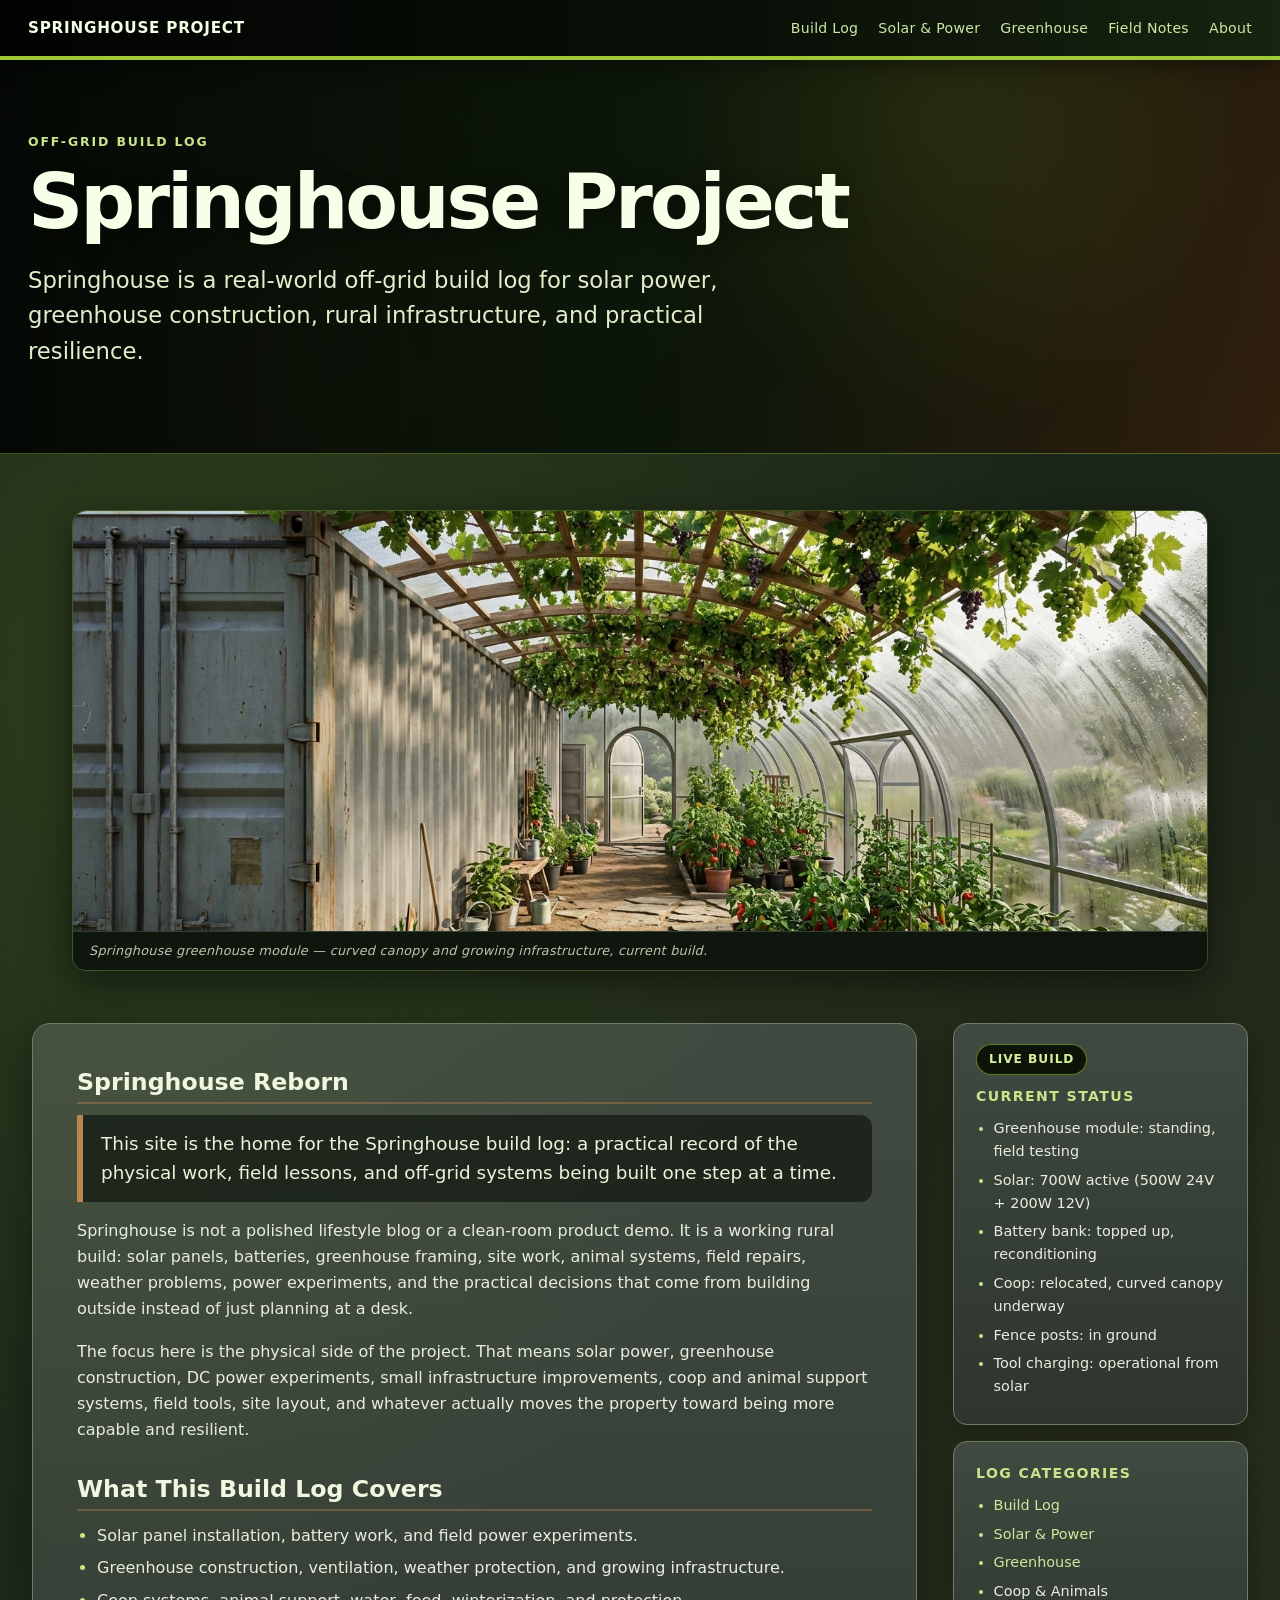
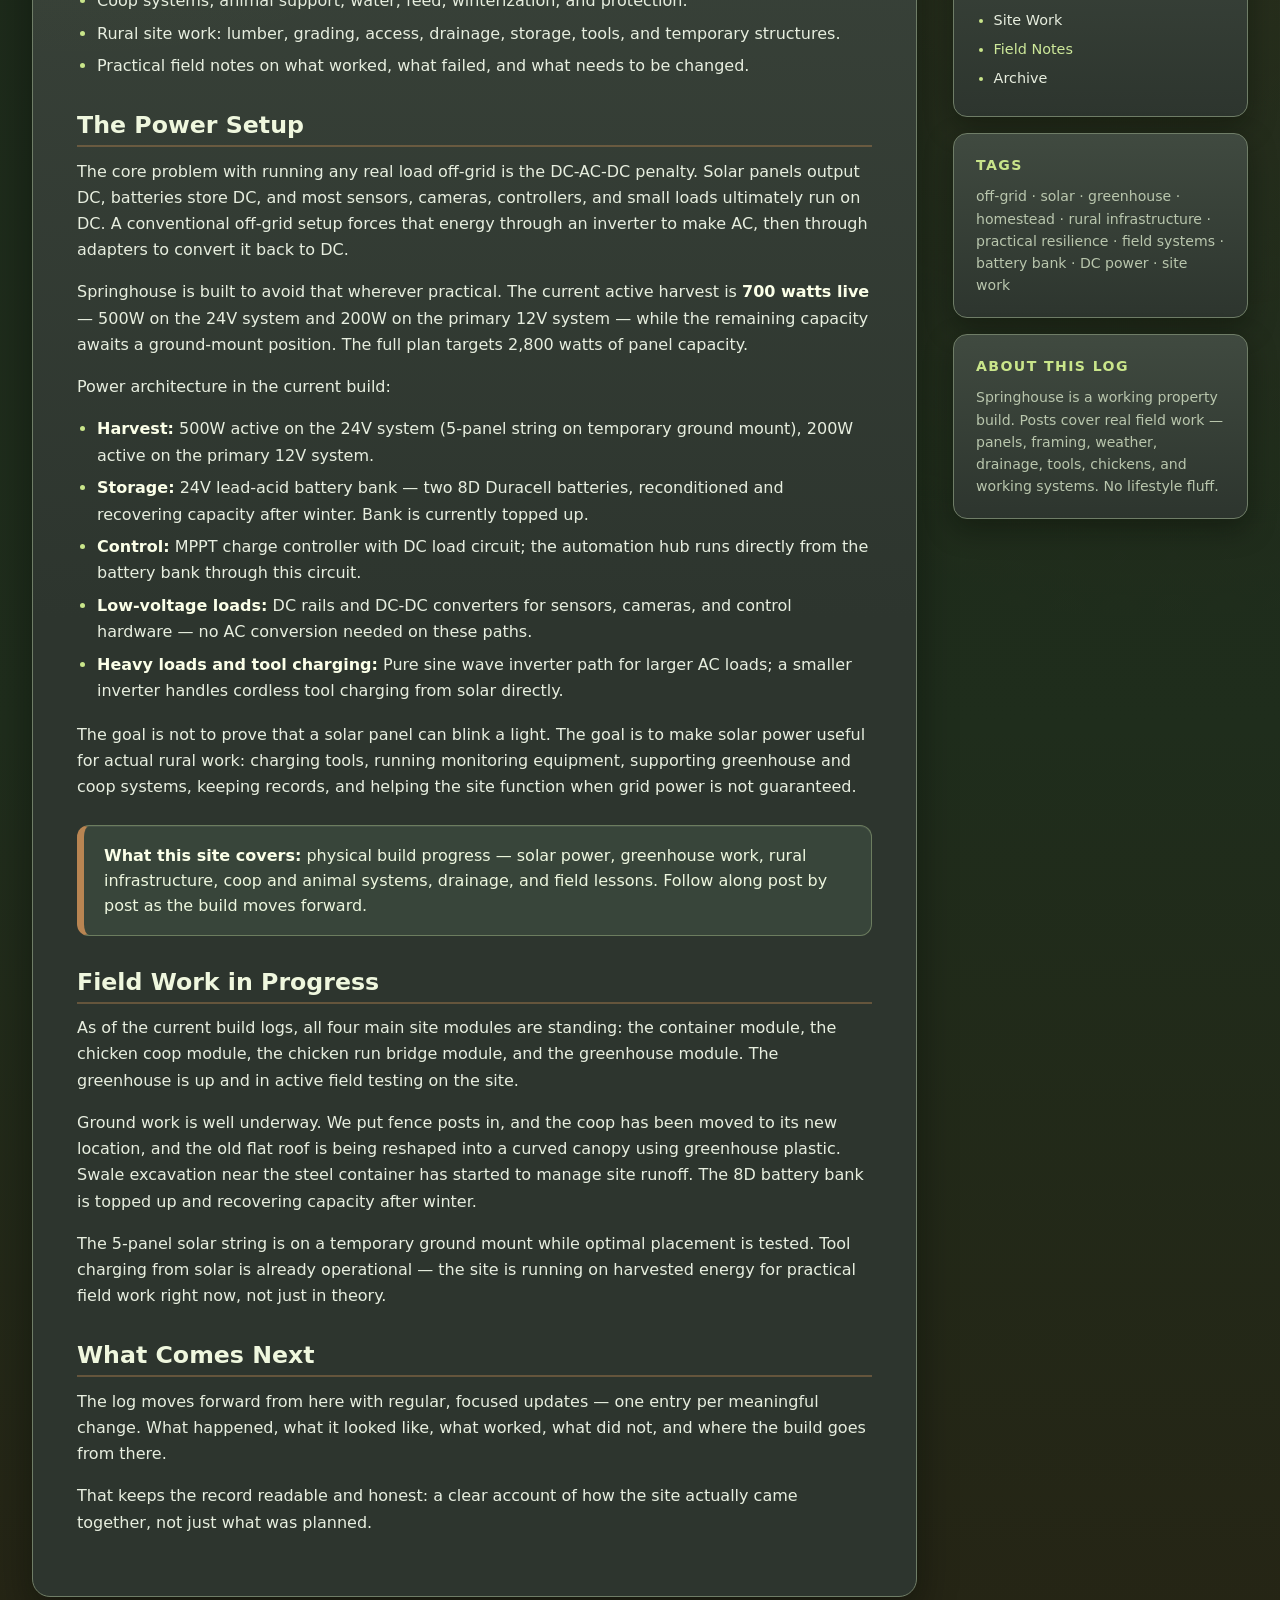
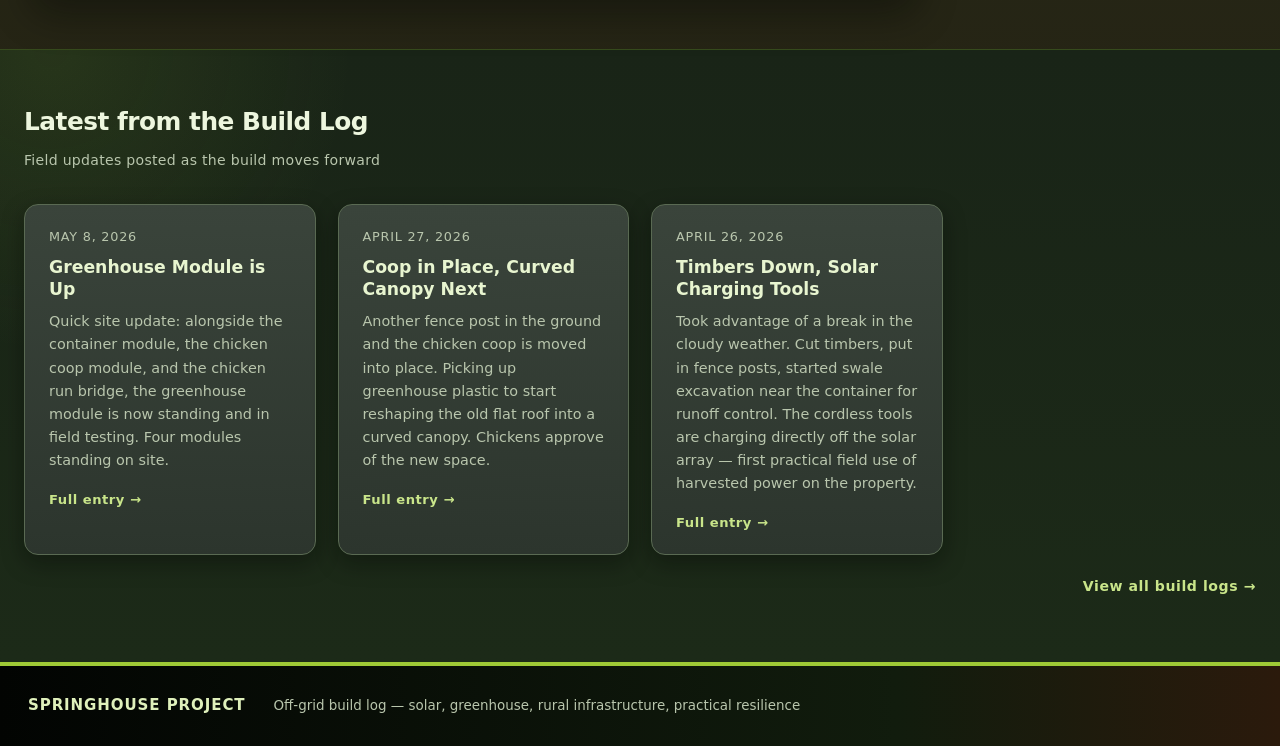
==== commit d779b5bb: "Add physical build log archive pages" ====
--- a/index.html
+++ b/index.html
@@ -75,7 +75,7 @@
           <h2>The Power Setup</h2>
           <p>The core problem with running any real load off-grid is the DC-AC-DC penalty. Solar panels output DC, batteries store DC, and most sensors, cameras, controllers, and small loads ultimately run on DC. A conventional off-grid setup forces that energy through an inverter to make AC, then through adapters to convert it back to DC.</p>
 
-          <p>Springhouse is built to avoid that wherever practical. The current active harvest is <strong>700 watts live</strong> — 500W on the 24V system and 200W on the primary 12V system — while the remaining capacity waits on permanent ground-mount placement. The full plan targets 2,800 watts of panel capacity.</p>
+          <p>Springhouse is built to avoid that wherever practical. The current active harvest is <strong>700 watts live</strong> — 500W on the 24V system and 200W on the primary 12V system — while the remaining capacity awaits a ground-mount position. The full plan targets 2,800 watts of panel capacity.</p>
 
           <p>Power architecture in the current build:</p>
           <ul>
@@ -89,20 +89,20 @@
           <p>The goal is not to prove that a solar panel can blink a light. The goal is to make solar power useful for actual rural work: charging tools, running monitoring equipment, supporting greenhouse and coop systems, keeping records, and helping the site function when grid power is not guaranteed.</p>
 
           <div class="sh-callout">
-            <strong>Current public lane:</strong> physical build progress — solar power, greenhouse work, rural infrastructure, coop and animal systems, drainage, and field lessons. Follow along post by post as the build moves forward.
+            <strong>What this site covers:</strong> physical build progress — solar power, greenhouse work, rural infrastructure, coop and animal systems, drainage, and field lessons. Follow along post by post as the build moves forward.
           </div>
 
           <h2 id="greenhouse">Field Work in Progress</h2>
           <p>As of the current build logs, all four main site modules are standing: the container module, the chicken coop module, the chicken run bridge module, and the greenhouse module. The greenhouse is up and in active field testing on the site.</p>
 
-          <p>Ground work is well underway. We put fence posts in, and the coop has been relocated into its permanent position, and the old flat roof is being reshaped into a curved canopy using greenhouse plastic. Swale excavation near the steel container has started to manage site runoff. The 8D battery bank is topped up and recovering capacity after winter.</p>
-
-          <p>The 5-panel solar string is on a temporary ground mount while permanent placement is tested. Tool charging from solar is already operational — the site is running on harvested energy for practical field work right now, not just in theory.</p>
+          <p>Ground work is well underway. We put fence posts in, and the coop has been moved to its new location, and the old flat roof is being reshaped into a curved canopy using greenhouse plastic. Swale excavation near the steel container has started to manage site runoff. The 8D battery bank is topped up and recovering capacity after winter.</p>
+
+          <p>The 5-panel solar string is on a temporary ground mount while optimal placement is tested. Tool charging from solar is already operational — the site is running on harvested energy for practical field work right now, not just in theory.</p>
 
           <h2>What Comes Next</h2>
-          <p>The next phase is to rebuild the log around clear, regular updates instead of one giant project explanation. Each post should answer a simple question: what changed, why it matters, what worked, what failed, and what comes next.</p>
-
-          <p>That makes Springhouse easier to follow and easier to maintain. It also keeps the record useful later, when the same lessons need to turn into build instructions, field procedures, or real documentation that can be handed to someone else on the site.</p>
+          <p>The log moves forward from here with regular, focused updates — one entry per meaningful change. What happened, what it looked like, what worked, what did not, and where the build goes from there.</p>
+
+          <p>That keeps the record readable and honest: a clear account of how the site actually came together, not just what was planned.</p>
 
         </article>
       </main>
@@ -163,28 +163,32 @@
           <!-- Entry 1 -->
           <article class="sh-log-card">
             <div class="sh-log-date">May 8, 2026</div>
-            <h3 class="sh-log-title">Greenhouse Module is Up</h3>
-            <p class="sh-log-excerpt">Quick site update: alongside the container module, the chicken coop module, and the chicken run bridge, the greenhouse module is now standing and in field testing. Four modules standing on site. More soon on what beta testing the greenhouse actually looks like in practice.</p>
-            <span class="sh-log-more">Full post coming →</span>
+            <h3 class="sh-log-title"><a href="logs/2026-05-08-current-build-snapshot.html" class="sh-log-title-link">Greenhouse Module is Up</a></h3>
+            <p class="sh-log-excerpt">Quick site update: alongside the container module, the chicken coop module, and the chicken run bridge, the greenhouse module is now standing and in field testing. Four modules standing on site.</p>
+            <a href="logs/2026-05-08-current-build-snapshot.html" class="sh-log-more">Full entry →</a>
           </article>
 
           <!-- Entry 2 -->
           <article class="sh-log-card">
             <div class="sh-log-date">April 27, 2026</div>
-            <h3 class="sh-log-title">Coop in Place, Curved Canopy Next</h3>
-            <p class="sh-log-excerpt">Another post in the ground and the chicken coop is moved into place. Picking up greenhouse plastic tomorrow to start reshaping the old flat roof into a curved canopy. Chickens approve of the new space.</p>
-            <span class="sh-log-more">Full post coming →</span>
+            <h3 class="sh-log-title"><a href="logs/2026-04-27-greenhouse-coop-and-site-work.html" class="sh-log-title-link">Coop in Place, Curved Canopy Next</a></h3>
+            <p class="sh-log-excerpt">Another fence post in the ground and the chicken coop is moved into place. Picking up greenhouse plastic to start reshaping the old flat roof into a curved canopy. Chickens approve of the new space.</p>
+            <a href="logs/2026-04-27-greenhouse-coop-and-site-work.html" class="sh-log-more">Full entry →</a>
           </article>
 
           <!-- Entry 3 -->
           <article class="sh-log-card">
             <div class="sh-log-date">April 26, 2026</div>
-            <h3 class="sh-log-title">Timbers Down, Solar Charging Tools</h3>
+            <h3 class="sh-log-title"><a href="logs/2026-04-26-timbers-fence-posts-and-solar-tool-charging.html" class="sh-log-title-link">Timbers Down, Solar Charging Tools</a></h3>
             <p class="sh-log-excerpt">Took advantage of a break in the cloudy weather. Cut timbers, put in fence posts, started swale excavation near the container for runoff control. The cordless tools are charging directly off the solar array — first practical field use of harvested power on the property.</p>
-            <span class="sh-log-more">Full post coming →</span>
+            <a href="logs/2026-04-26-timbers-fence-posts-and-solar-tool-charging.html" class="sh-log-more">Full entry →</a>
           </article>
 
         </div><!-- /.sh-log-entries -->
+
+        <div class="sh-log-view-all">
+          <a href="logs/index.html">View all build logs →</a>
+        </div>
       </div><!-- /.sh-log-inner -->
     </section>
 
--- a/style.css
+++ b/style.css
@@ -491,3 +491,186 @@
   color: var(--sh-panel-muted);
   font-size: .84rem;
 }
+
+/* ── Log page — breadcrumb trail ── */
+.sh-breadcrumb {
+  color: var(--sh-panel-muted);
+  font-size: .83rem;
+  padding: 22px 32px 0;
+  max-width: 900px;
+  margin: 0 auto;
+}
+
+.sh-breadcrumb a {
+  color: var(--sh-green-soft);
+  text-decoration: none;
+}
+
+.sh-breadcrumb a:hover {
+  color: #f0ffcc;
+}
+
+/* ── Log page — narrow centered wrapper ── */
+.sh-log-page-wrap {
+  max-width: 900px;
+  margin: 0 auto;
+  padding: 24px 32px 64px;
+}
+
+/* ── Log page — entry header ── */
+.sh-log-page-date {
+  color: var(--sh-panel-muted);
+  font-size: .82rem;
+  letter-spacing: .06em;
+  text-transform: uppercase;
+  margin-bottom: 10px;
+}
+
+.sh-panel .sh-log-page-title {
+  margin: 0 0 0;
+  font-size: clamp(1.5rem, 4vw, 2.2rem);
+  line-height: 1.18;
+  color: #eff7de;
+  border-bottom: 2px solid rgba(185, 133, 82, .4);
+  padding-bottom: .42rem;
+}
+
+.sh-log-page-tags {
+  display: flex;
+  flex-wrap: wrap;
+  gap: 8px;
+  margin: 14px 0 2rem;
+}
+
+.sh-log-tag {
+  display: inline-block;
+  padding: 3px 11px;
+  background: rgba(159, 202, 54, .10);
+  border: 1px solid rgba(159, 202, 54, .28);
+  border-radius: 999px;
+  color: var(--sh-green-soft);
+  font-size: .76rem;
+  letter-spacing: .04em;
+}
+
+/* ── Log page — image placeholder ── */
+.sh-log-image-placeholder {
+  margin: 2rem 0;
+  border-radius: 12px;
+  overflow: hidden;
+  border: 2px dashed #8b7050;
+}
+
+.sh-image-placeholder-box {
+  min-height: 200px;
+  background:
+    linear-gradient(135deg, rgba(159, 202, 54, .10), rgba(185, 133, 82, .14)),
+    linear-gradient(135deg, #303a30, #473a27);
+  display: flex;
+  align-items: center;
+  justify-content: center;
+  text-align: center;
+  color: #c4d4ae;
+  padding: 28px 24px;
+  font-style: italic;
+  font-size: .94rem;
+}
+
+.sh-log-image-placeholder figcaption {
+  background: rgba(14, 20, 13, .92);
+  color: var(--sh-panel-muted);
+  font-size: .8rem;
+  font-style: italic;
+  padding: 9px 16px;
+  border-top: 1px solid rgba(111, 125, 103, .4);
+  letter-spacing: .02em;
+}
+
+/* ── Log page — bottom nav ── */
+.sh-log-page-nav {
+  margin-top: 2.5rem;
+  padding-top: 1.5rem;
+  border-top: 1px solid var(--sh-panel-line);
+  display: flex;
+  justify-content: space-between;
+  flex-wrap: wrap;
+  gap: 12px;
+}
+
+.sh-log-page-nav a {
+  color: var(--sh-green-soft);
+  text-decoration: none;
+  font-size: .88rem;
+  font-weight: 600;
+  letter-spacing: .04em;
+}
+
+.sh-log-page-nav a:hover {
+  color: #f0ffcc;
+}
+
+/* ── Log card — link styles ── */
+.sh-log-card a.sh-log-title-link {
+  color: #e8f5d0;
+  text-decoration: none;
+}
+
+.sh-log-card a.sh-log-title-link:hover {
+  color: #c9e58a;
+}
+
+a.sh-log-more {
+  text-decoration: none;
+}
+
+a.sh-log-more:hover {
+  color: #f0ffcc;
+}
+
+/* ── View all link on homepage ── */
+.sh-log-view-all {
+  text-align: right;
+  margin-top: 18px;
+}
+
+.sh-log-view-all a {
+  color: var(--sh-green-soft);
+  text-decoration: none;
+  font-size: .88rem;
+  font-weight: 600;
+  letter-spacing: .04em;
+}
+
+.sh-log-view-all a:hover {
+  color: #f0ffcc;
+}
+
+/* ── Log archive page (logs/index.html) ── */
+.sh-log-archive-header {
+  max-width: 1360px;
+  margin: 0 auto;
+  padding: 0 0 28px;
+}
+
+.sh-log-archive-header h1 {
+  margin: 0 0 8px;
+  font-size: 1.55rem;
+  color: #edf6de;
+  letter-spacing: -.02em;
+}
+
+.sh-log-archive-header p {
+  color: var(--sh-panel-muted);
+  font-size: .9rem;
+  margin: 0;
+  line-height: 1.58;
+}
+
+@media (max-width: 600px) {
+  .sh-log-page-wrap {
+    padding: 20px 18px 48px;
+  }
+  .sh-breadcrumb {
+    padding: 16px 18px 0;
+  }
+}
